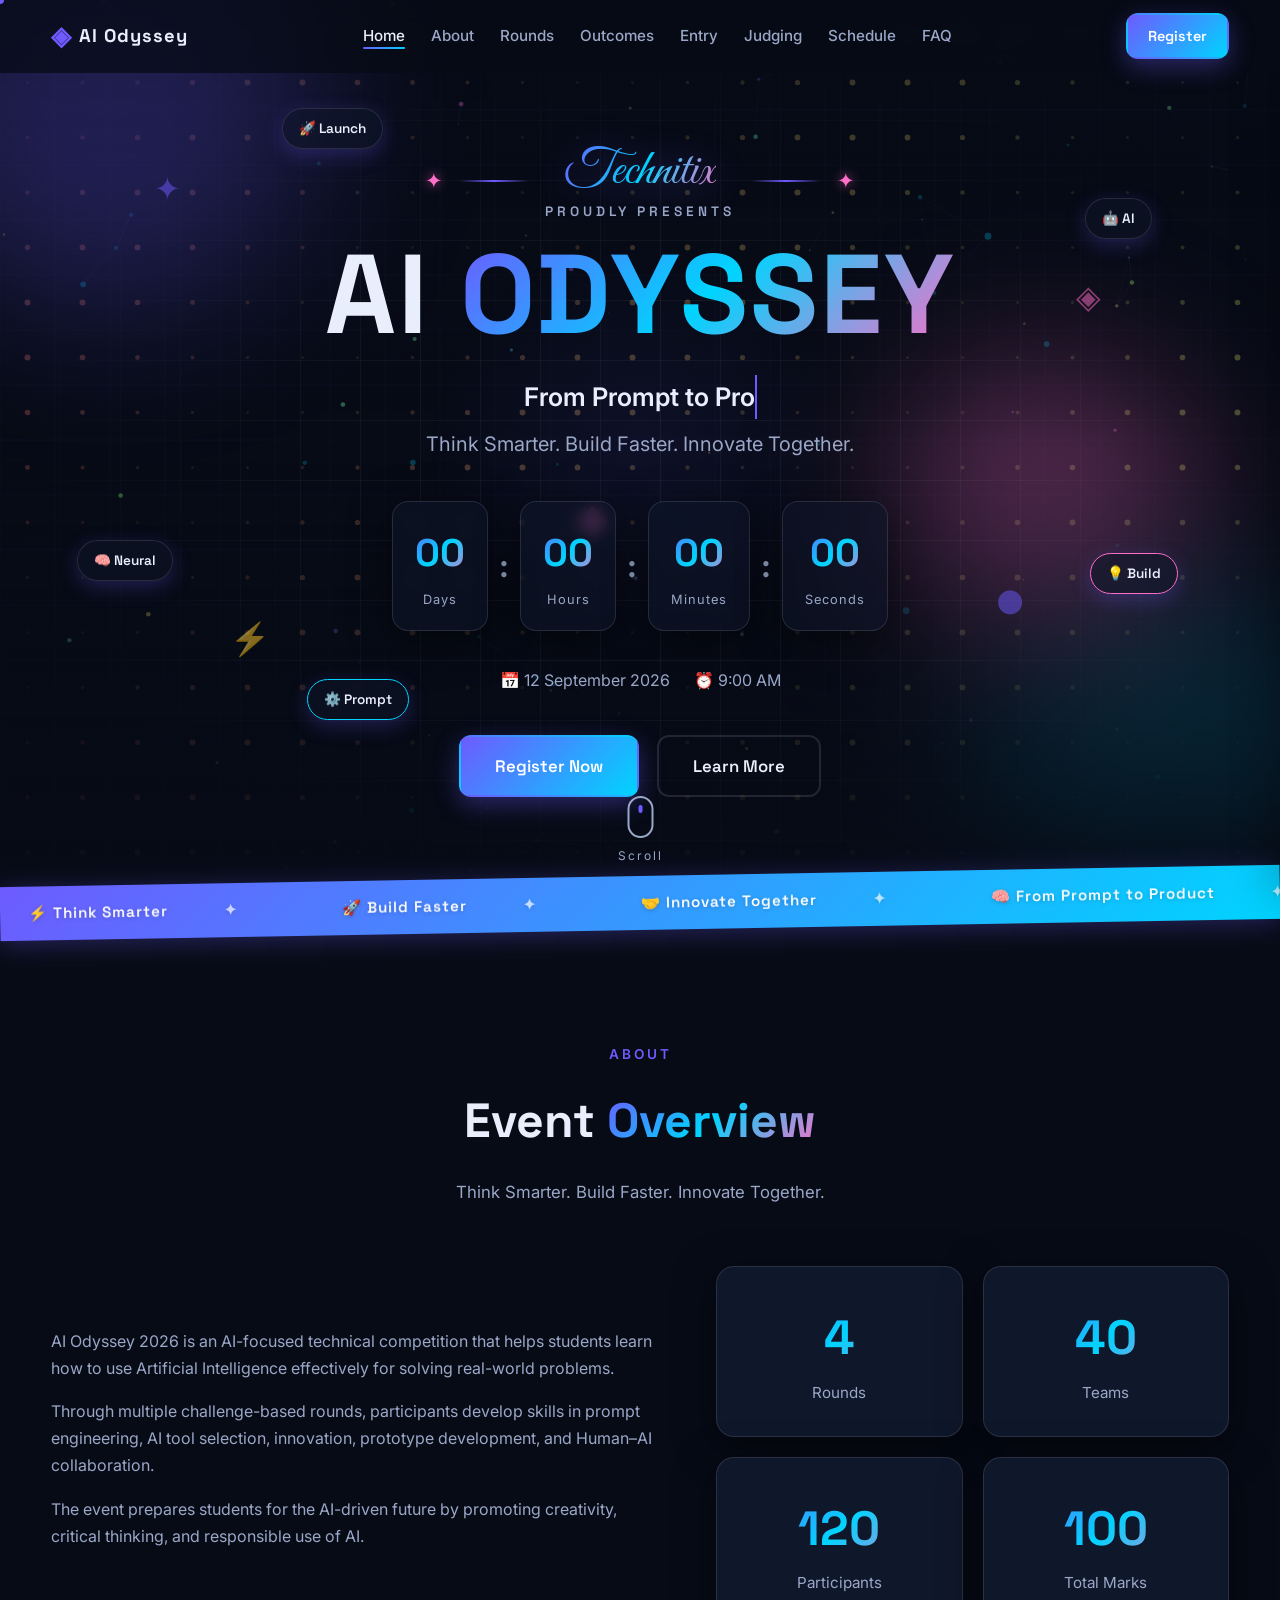
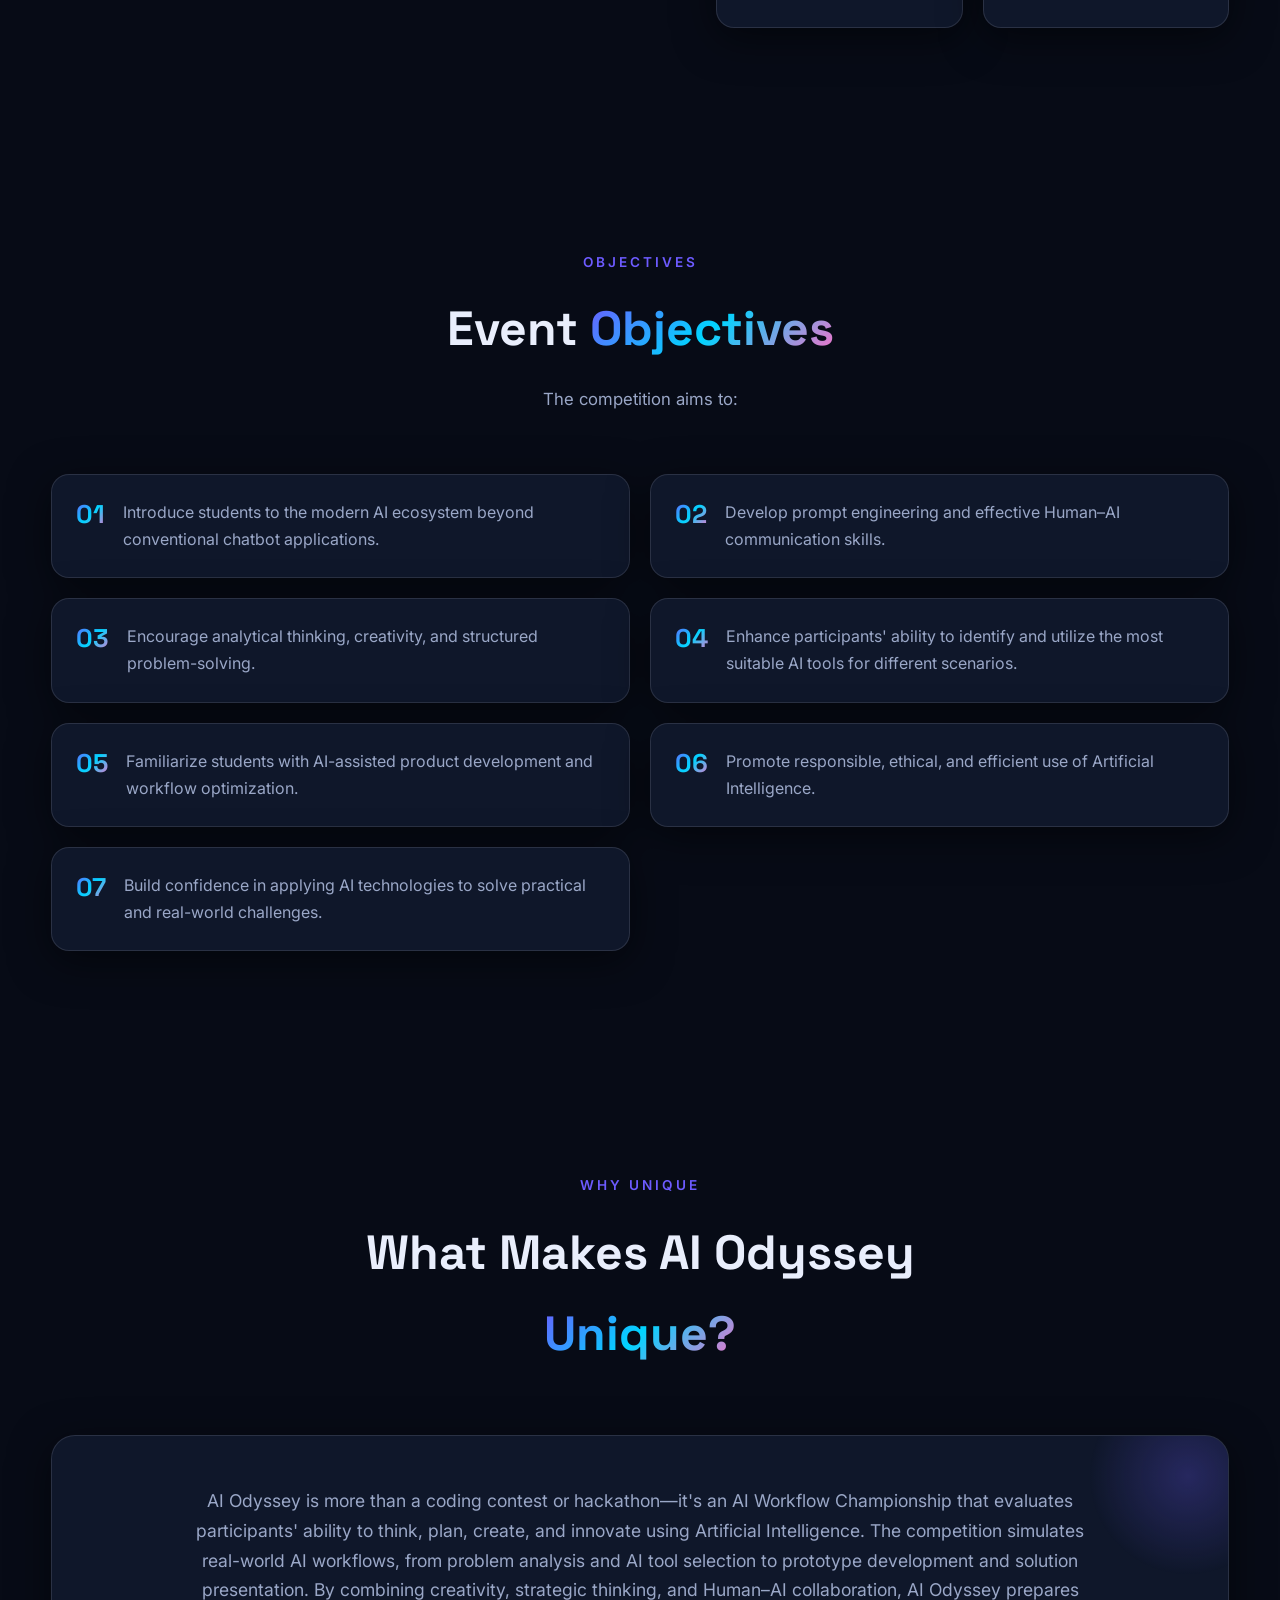
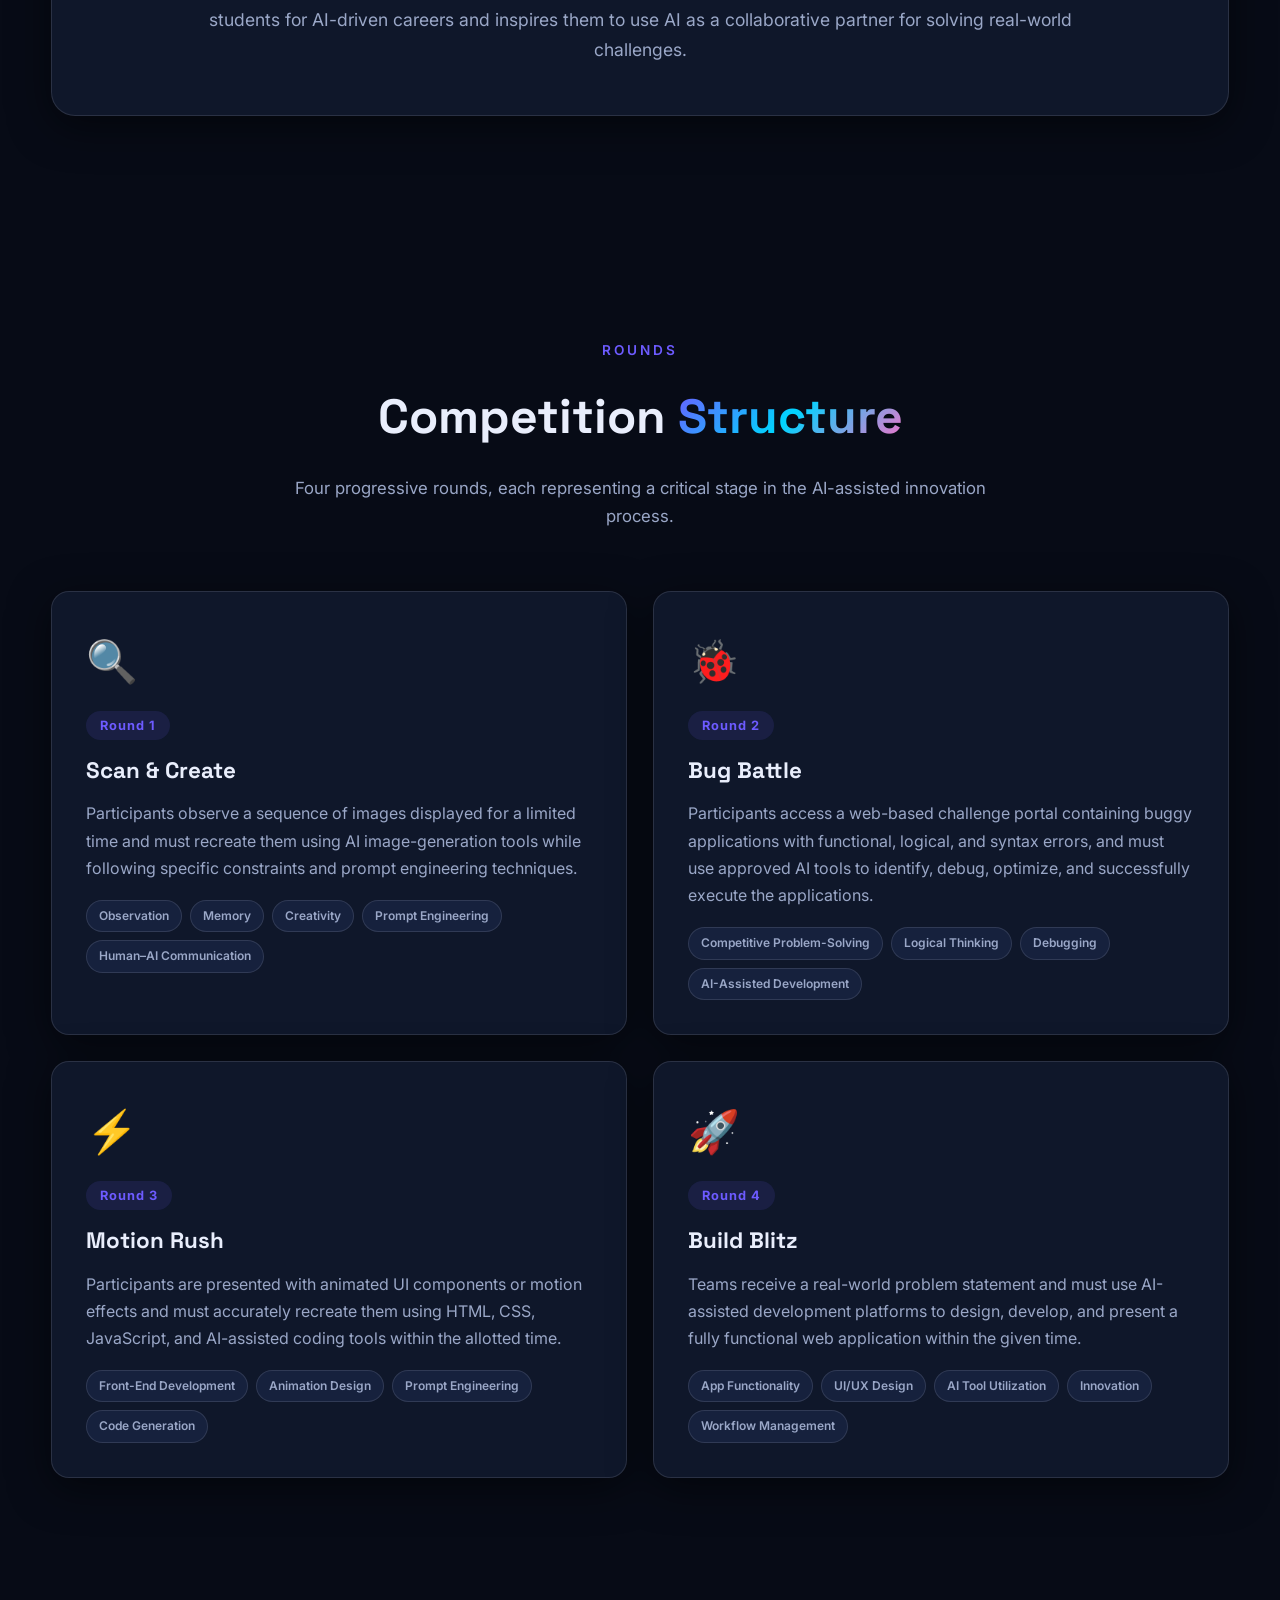
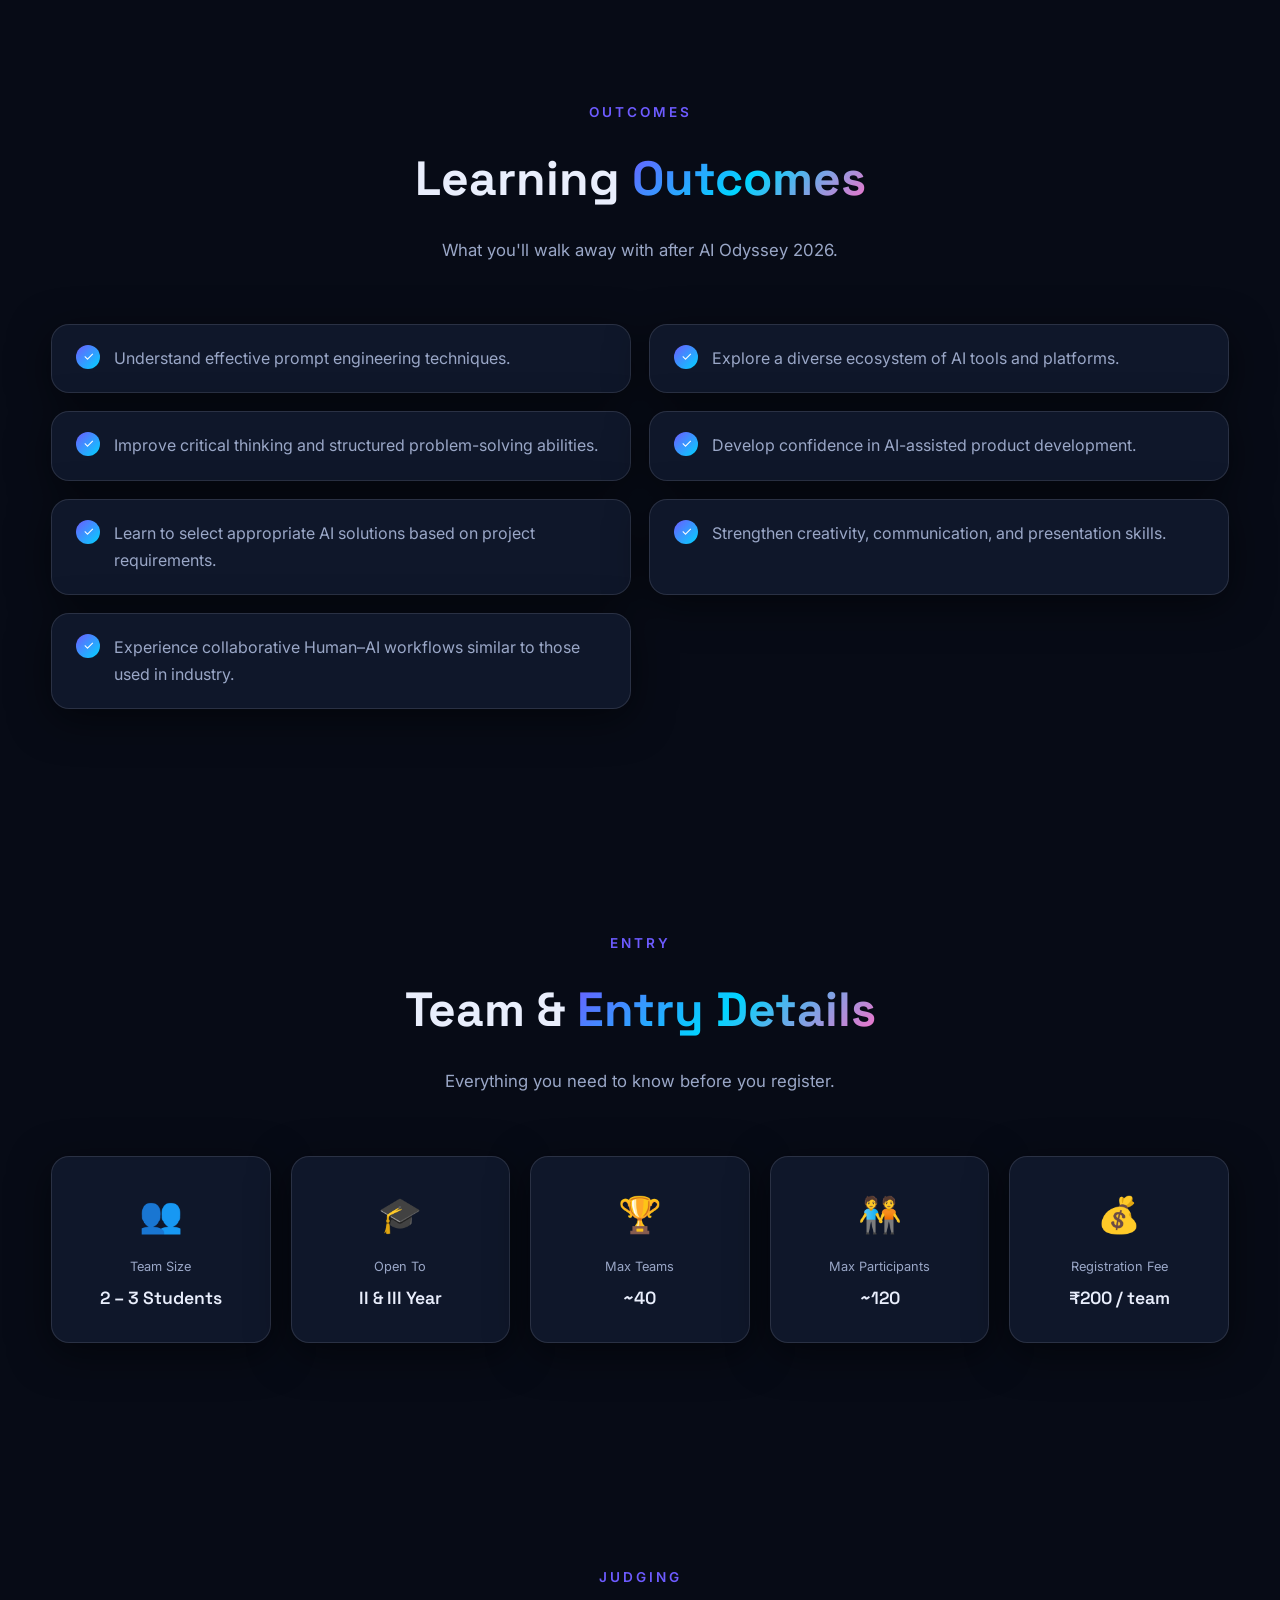
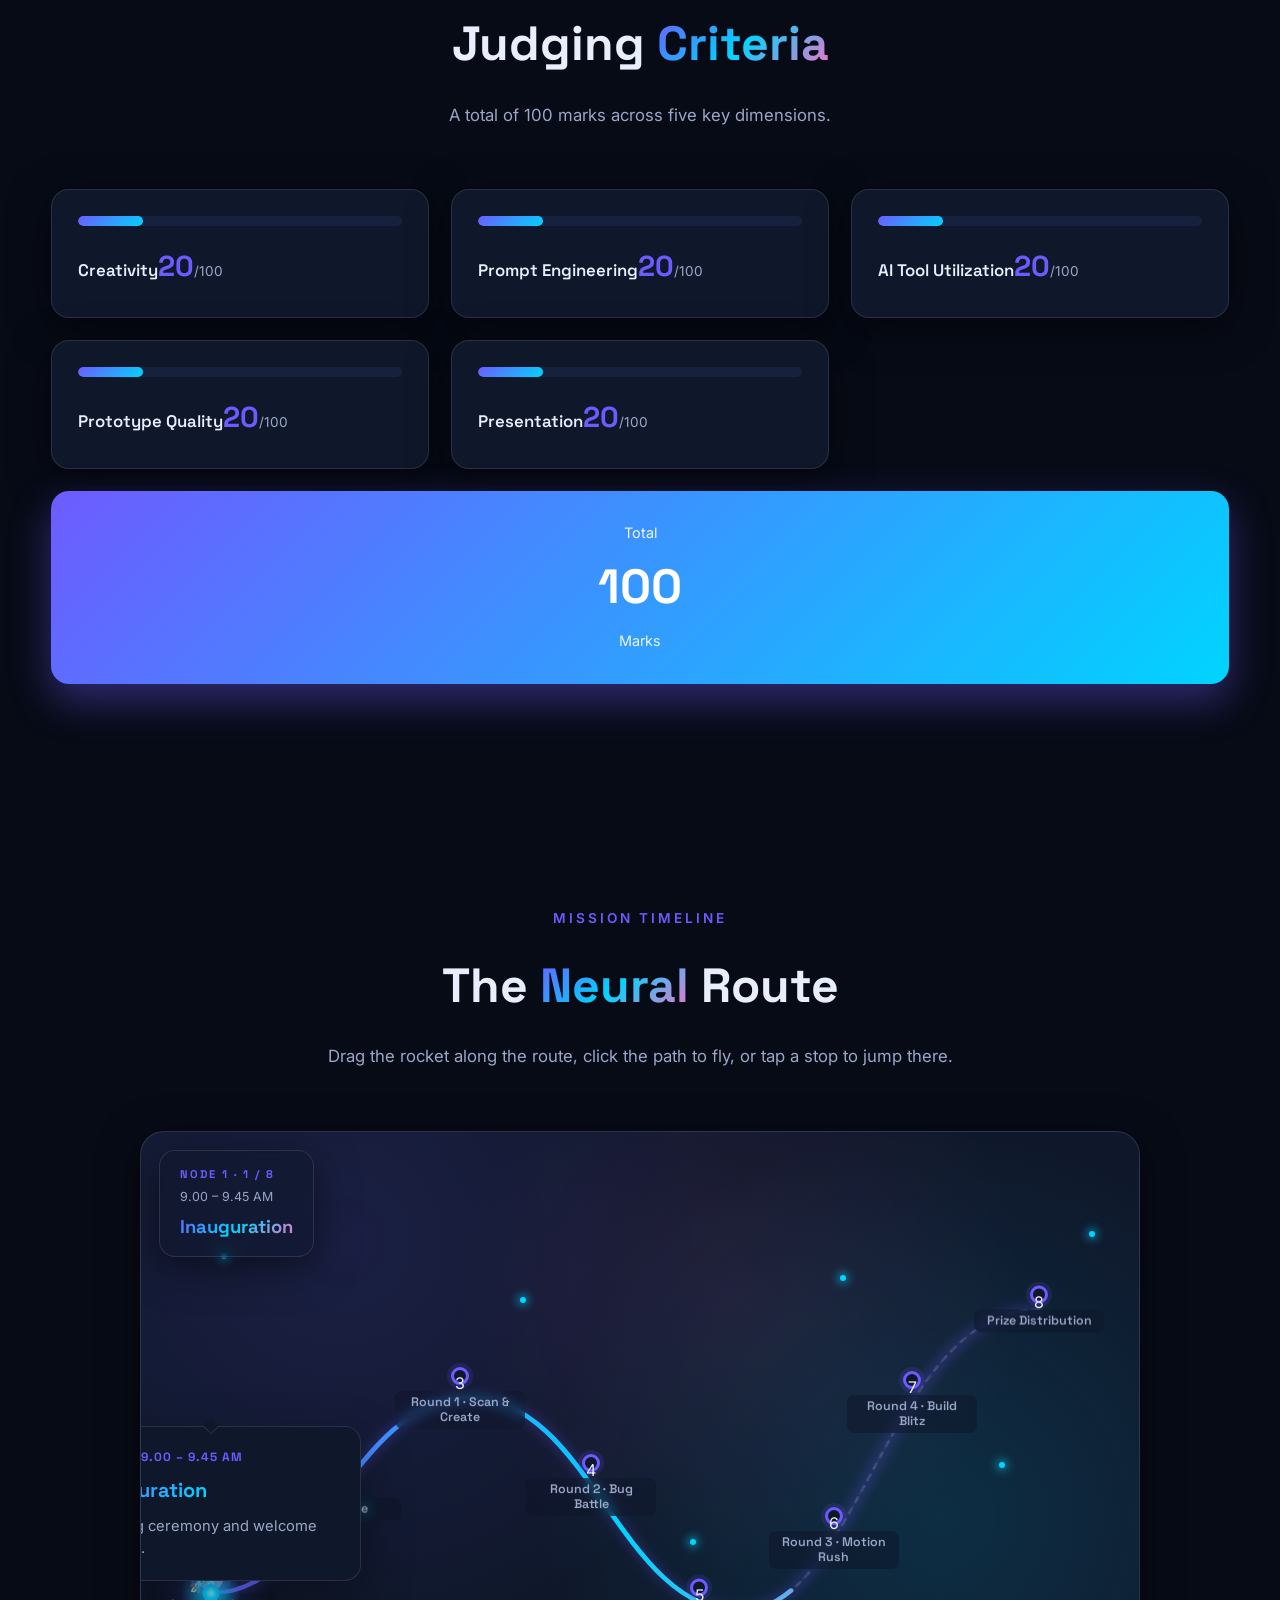
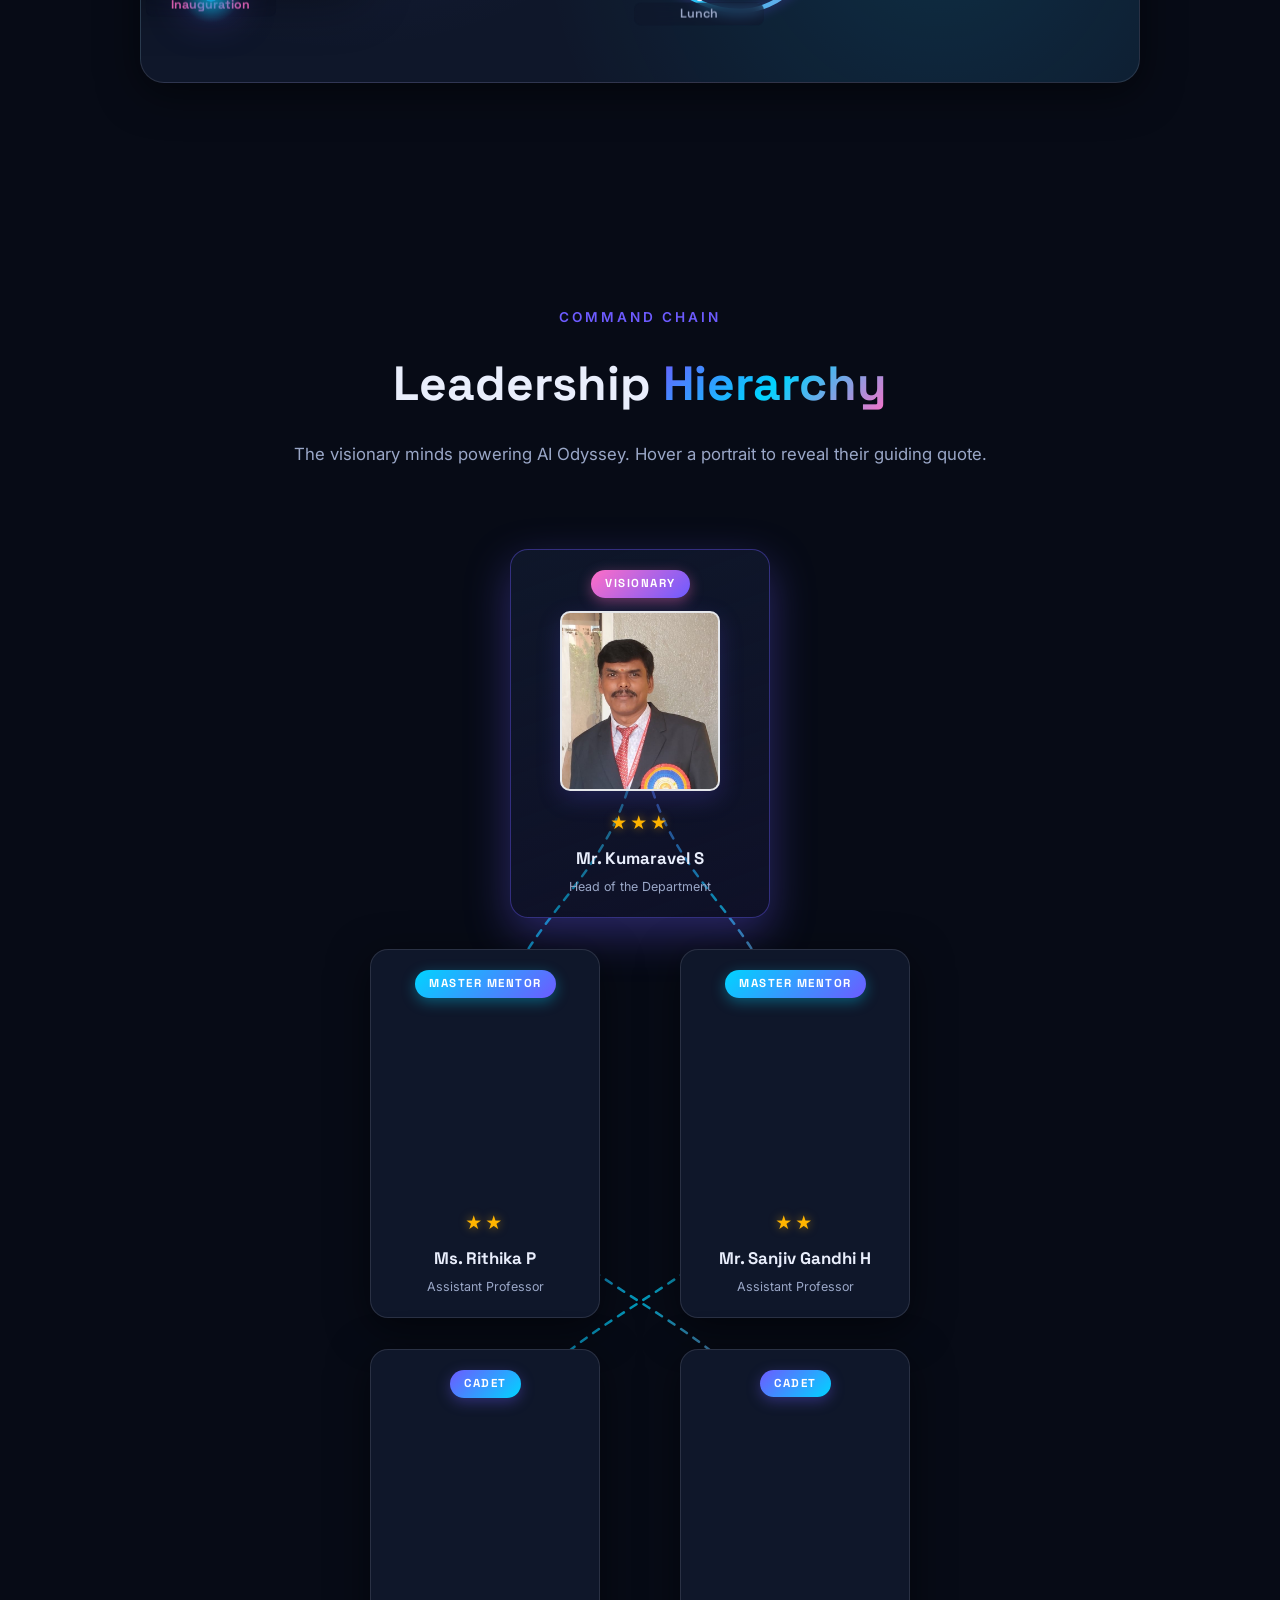
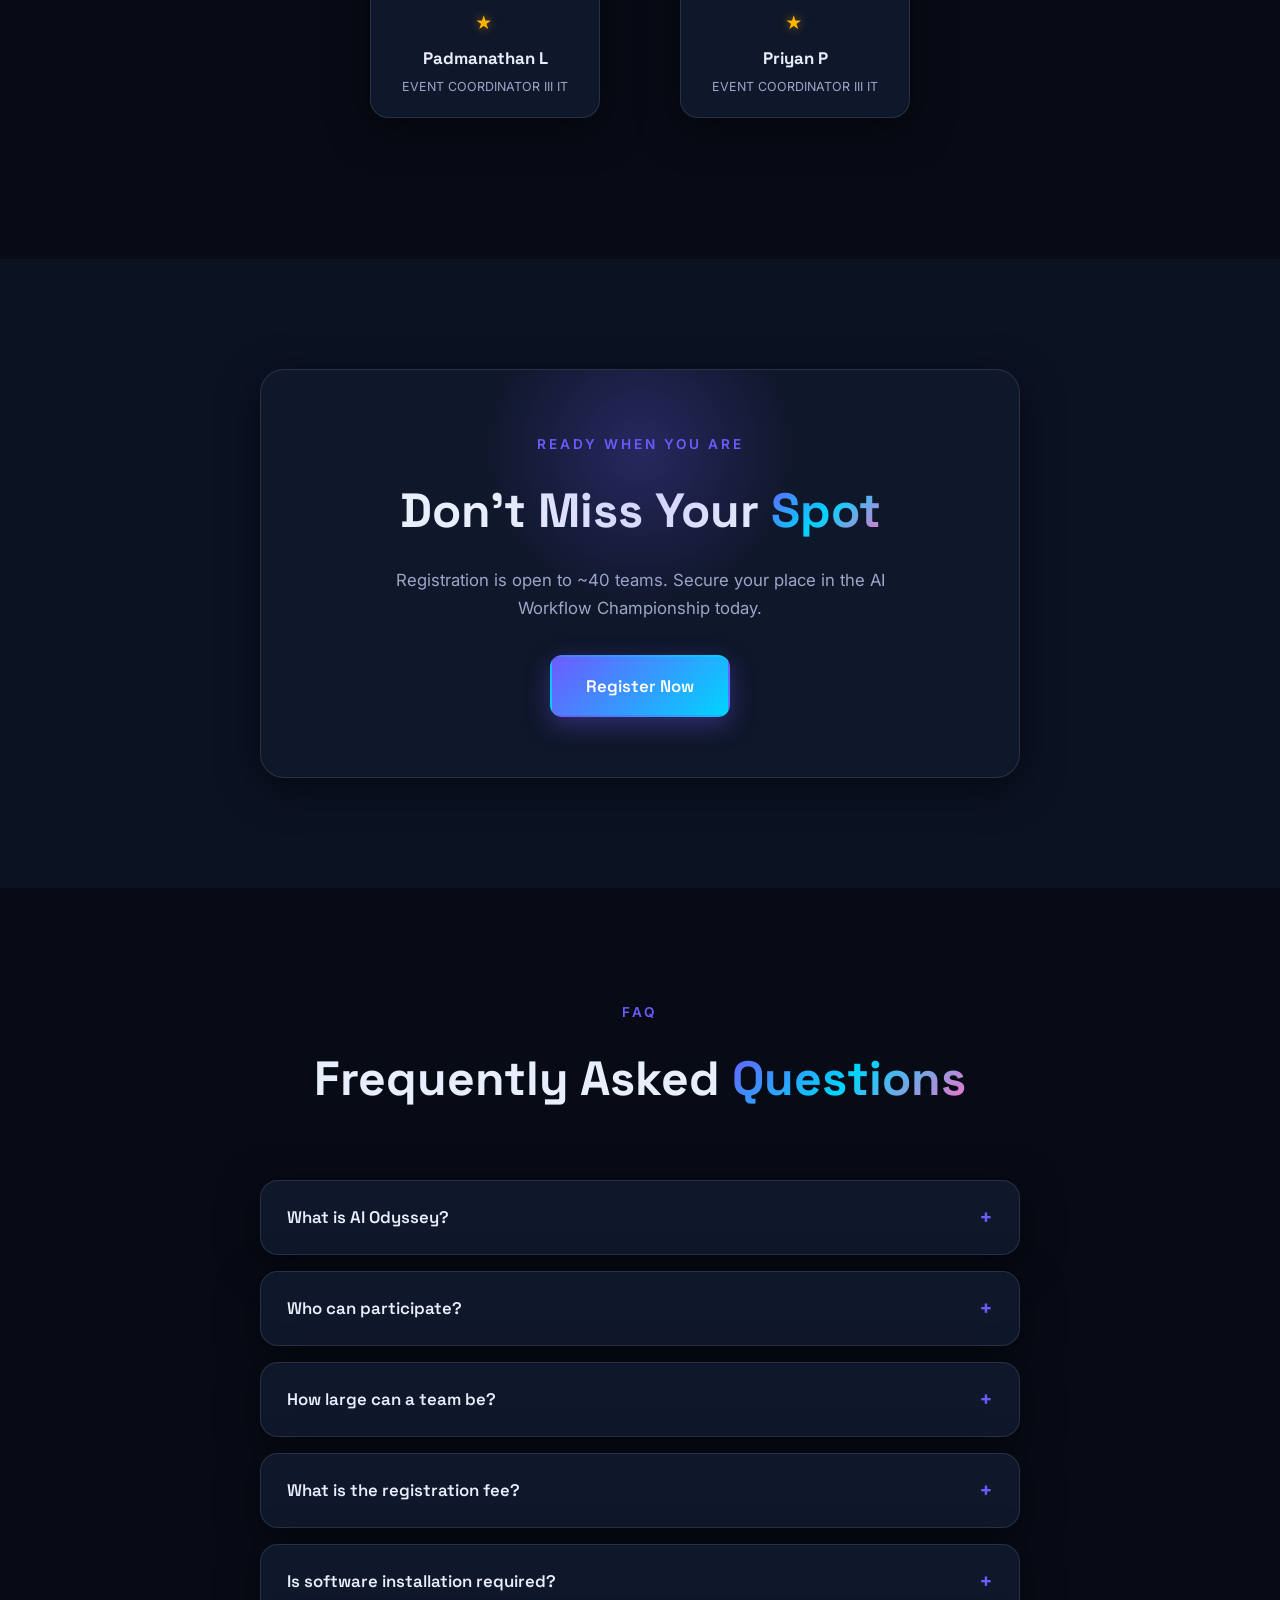
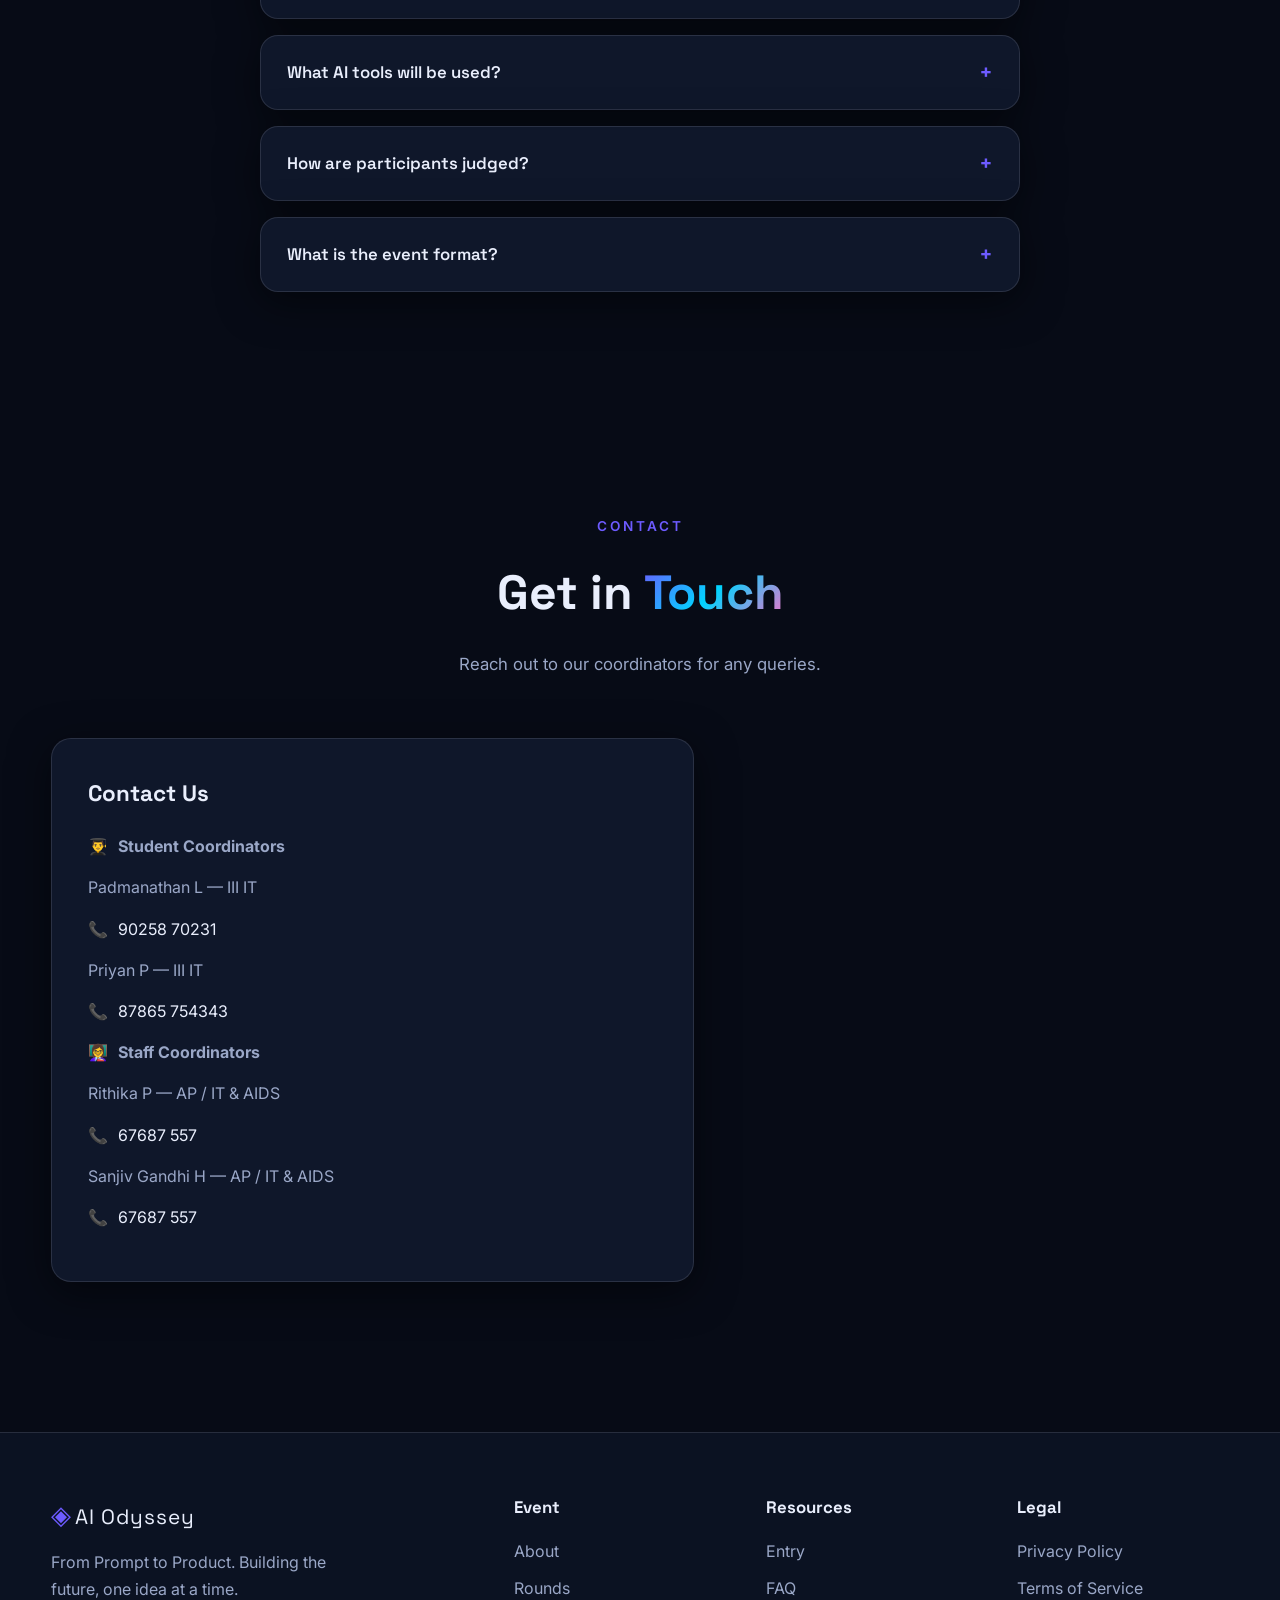
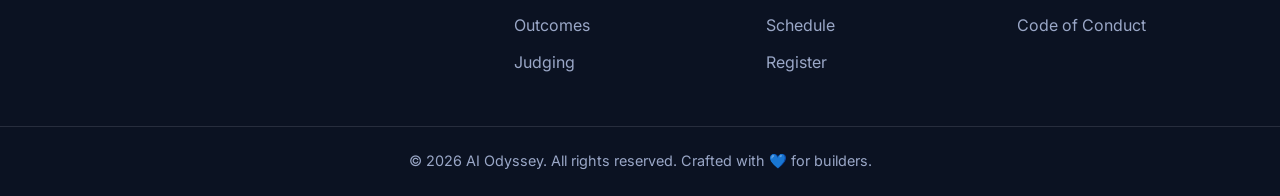
==== index.html @ 25aa77bd "Initial commit" ====
<!DOCTYPE html>
<html lang="en" data-theme="dark">
<head>
  <meta charset="UTF-8" />
  <meta name="viewport" content="width=device-width, initial-scale=1.0" />
  <title>AI Odyssey 2026 — From Prompt to Product</title>
  <meta name="description" content="AI Odyssey 2026 — An AI Workflow Championship. Think Smarter. Build Faster. Innovate Together." />
  <link rel="preconnect" href="https://fonts.googleapis.com" />
  <link rel="preconnect" href="https://fonts.gstatic.com" crossorigin />
  <link href="https://fonts.googleapis.com/css2?family=Space+Grotesk:wght@400;500;600;700&family=Inter:wght@300;400;500;600;700&family=Great+Vibes&display=swap" rel="stylesheet" />
  <link rel="stylesheet" href="css/style.css" />
  <link rel="stylesheet" href="css/animations.css" />
</head>
<body>

  <!-- ===== SCROLL PROGRESS ===== -->
  <div class="scroll-progress" id="scroll-progress"></div>

  <!-- ===== LOADING SCREEN ===== -->
  <div id="loading-screen" class="loading-screen">
    <canvas id="loader-canvas" class="loader-canvas"></canvas>
    <div class="loader-rings">
      <span class="loader-ring ring-1"></span>
      <span class="loader-ring ring-2"></span>
      <div class="loader-logo-core">
        <span class="loader-icon">◈</span>
      </div>
    </div>
    <div class="loader-logo">
      <span class="loader-text">AI Odyssey</span>
    </div>
    <div class="loader-bar">
      <div class="loader-progress" id="loader-progress"></div>
    </div>
    <p class="loader-pct" id="loader-pct">0%</p>
    <p class="loader-sub"><span class="loader-type" id="loader-type"></span><span class="loader-cursor">|</span></p>
  </div>

  <!-- ===== CUSTOM CURSOR ===== -->
  <div class="cursor-dot" id="cursor-dot"></div>
  <div class="cursor-ring" id="cursor-ring"></div>

  <!-- ===== BACKGROUND EFFECTS ===== -->
  <div class="bg-effects">
    <canvas id="grid-canvas" class="grid-canvas"></canvas>
    <canvas id="neural-canvas" class="neural-canvas"></canvas>
    <canvas id="particles-canvas" class="particles-canvas"></canvas>
    <div class="glow-orb glow-orb-1"></div>
    <div class="glow-orb glow-orb-2"></div>
    <div class="glow-orb glow-orb-3"></div>
    <div class="mouse-glow" id="mouse-glow"></div>
  </div>

  <!-- ===== NAVIGATION ===== -->
  <header class="navbar" id="navbar">
    <nav class="nav-container">
      <a href="#home" class="logo">
        <span class="logo-icon">◈</span>
        <span class="logo-text">AI&nbsp;Odyssey</span>
      </a>
      <ul class="nav-links" id="nav-links">
        <li><a href="#home" class="nav-link active">Home</a></li>
        <li><a href="#about" class="nav-link">About</a></li>
        <li><a href="#rounds" class="nav-link">Rounds</a></li>
        <li><a href="#outcomes" class="nav-link">Outcomes</a></li>
        <li><a href="#entry" class="nav-link">Entry</a></li>
        <li><a href="#judging" class="nav-link">Judging</a></li>
        <li><a href="#schedule" class="nav-link">Schedule</a></li>
        <li><a href="#faq" class="nav-link">FAQ</a></li>
      </ul>
<div class="nav-actions">
        <a href="register.html" class="btn btn-primary btn-sm nav-register">Register</a>
        <button class="hamburger" id="hamburger" aria-label="Menu">
          <span></span><span></span><span></span>
        </button>
      </div>
    </nav>
  </header>

  <!-- ===== MOBILE NAVIGATION ===== -->
  <div class="mobile-menu" id="mobile-menu">
    <ul class="mobile-links">
      <li><a href="#home" class="mobile-link">Home</a></li>
      <li><a href="#about" class="mobile-link">About</a></li>
      <li><a href="#rounds" class="mobile-link">Rounds</a></li>
      <li><a href="#outcomes" class="mobile-link">Outcomes</a></li>
      <li><a href="#entry" class="mobile-link">Entry</a></li>
      <li><a href="#judging" class="mobile-link">Judging</a></li>
      <li><a href="#schedule" class="mobile-link">Schedule</a></li>
<li><a href="#faq" class="mobile-link">FAQ</a></li>
      <li><a href="register.html" class="mobile-link">Register</a></li>
    </ul>
  </div>

  <!-- ===== HERO ===== -->
  <section id="home" class="hero">
    <div class="hero-bg">
      <video class="hero-video" id="hero-video" autoplay muted loop playsinline preload="auto" aria-hidden="true">
        <source src="https://cdn.pixabay.com/video/2020/06/14/41577-435278327_large.mp4" type="video/mp4" />
        <source src="https://assets.mixkit.co/videos/preview/mixkit-digital-animation-of-a-network-grid-43894-large.mp4" type="video/mp4" />
      </video>
      <div class="hero-video-overlay"></div>
      <div class="hero-grid"></div>
    </div>
    <div class="hero-content">
      <div class="hero-present reveal">
        <div class="present-inner">
          <span class="present-spark">✦</span>
          <span class="present-line"></span>
          <span class="present-brand">
            <span class="present-name">Technitix</span>
            <span class="present-label">Proudly Presents</span>
          </span>
          <span class="present-line"></span>
          <span class="present-spark">✦</span>
        </div>
      </div>
      <h1 class="hero-title reveal">
        <span class="title-line">AI</span>
        <span class="title-line gradient-text">ODYSSEY</span>
      </h1>
      <p class="hero-tagline reveal">From Prompt to Product</p>
      <p class="hero-motto reveal">Think Smarter. Build Faster. Innovate Together.</p>
      <div class="hero-countdown reveal" id="countdown">
        <div class="cd-box"><span class="cd-num" id="cd-days">00</span><span class="cd-label">Days</span></div>
        <div class="cd-sep">:</div>
        <div class="cd-box"><span class="cd-num" id="cd-hours">00</span><span class="cd-label">Hours</span></div>
        <div class="cd-sep">:</div>
        <div class="cd-box"><span class="cd-num" id="cd-mins">10</span><span class="cd-label">Minutes</span></div>
        <div class="cd-sep">:</div>
        <div class="cd-box"><span class="cd-num" id="cd-secs">00</span><span class="cd-label">Seconds</span></div>
      </div>
<div class="hero-meta reveal">
        <span class="meta-item">📅 12 September 2026</span>
        <span class="meta-item">⏰ 9:00 AM</span>
      </div>
      <div class="hero-cta reveal">
<a href="register.html" class="btn btn-primary btn-lg">Register Now</a>
        <a href="#about" class="btn btn-outline btn-lg">Learn More</a>
      </div>
    </div>
<div class="hero-floating">
      <span class="float-orb orb-1">✦</span>
      <span class="float-orb orb-2">◈</span>
      <span class="float-orb orb-3">⚡</span>
      <span class="float-orb orb-4">●</span>
      <span class="float-orb orb-5">◆</span>
      <span class="ai-chip chip-1">🤖 AI</span>
      <span class="ai-chip chip-2">🧠 Neural</span>
      <span class="ai-chip chip-3">⚙️ Prompt</span>
      <span class="ai-chip chip-4">💡 Build</span>
      <span class="ai-chip chip-5">🚀 Launch</span>
    </div>
    <a href="#about" class="scroll-indicator" aria-label="Scroll down">
      <span class="mouse"><span class="wheel"></span></span>
      <span class="scroll-text">Scroll</span>
    </a>
  </section>

  <!-- ===== MARQUEE TICKER ===== -->
  <div class="ticker" aria-hidden="true">
    <div class="ticker-track">
      <span class="ticker-item">⚡ Think Smarter</span>
      <span class="ticker-item">🚀 Build Faster</span>
      <span class="ticker-item">🤝 Innovate Together</span>
      <span class="ticker-item">🧠 From Prompt to Product</span>
      <span class="ticker-item">🏆 4 Challenge Rounds</span>
      <span class="ticker-item">🎨 AI Image Generation</span>
      <span class="ticker-item">🐞 Bug Battle</span>
      <span class="ticker-item">⚡ Motion Rush</span>
      <span class="ticker-item">🚀 Build Blitz</span>
      <span class="ticker-item">⚡ Think Smarter</span>
      <span class="ticker-item">🚀 Build Faster</span>
      <span class="ticker-item">🤝 Innovate Together</span>
      <span class="ticker-item">🧠 From Prompt to Product</span>
      <span class="ticker-item">🏆 4 Challenge Rounds</span>
      <span class="ticker-item">🎨 AI Image Generation</span>
      <span class="ticker-item">🐞 Bug Battle</span>
      <span class="ticker-item">⚡ Motion Rush</span>
      <span class="ticker-item">🚀 Build Blitz</span>
    </div>
  </div>

  <!-- ===== ABOUT / OVERVIEW ===== -->
  <section id="about" class="section about">
    <div class="container">
      <div class="section-head reveal">
        <span class="section-tag">About</span>
        <h2 class="section-title">Event <span class="gradient-text">Overview</span></h2>
        <p class="section-sub">Think Smarter. Build Faster. Innovate Together.</p>
      </div>
      <div class="about-grid">
        <div class="about-text reveal">
          <p>AI Odyssey 2026 is an AI-focused technical competition that helps students learn how to use Artificial Intelligence effectively for solving real-world problems.</p>
          <p>Through multiple challenge-based rounds, participants develop skills in prompt engineering, AI tool selection, innovation, prototype development, and Human–AI collaboration.</p>
          <p>The event prepares students for the AI-driven future by promoting creativity, critical thinking, and responsible use of AI.</p>
        </div>
        <div class="about-stats reveal">
          <div class="stat-card"><span class="stat-num" data-count="4">0</span><span class="stat-label">Rounds</span></div>
          <div class="stat-card"><span class="stat-num" data-count="40">0</span><span class="stat-label">Teams</span></div>
          <div class="stat-card"><span class="stat-num" data-count="120">0</span><span class="stat-label">Participants</span></div>
          <div class="stat-card"><span class="stat-num" data-count="100">0</span><span class="stat-label">Total Marks</span></div>
        </div>
      </div>
    </div>
  </section>

  <!-- ===== OBJECTIVES ===== -->
  <section id="objectives" class="section objectives">
    <div class="container">
      <div class="section-head reveal">
        <span class="section-tag">Objectives</span>
        <h2 class="section-title">Event <span class="gradient-text">Objectives</span></h2>
        <p class="section-sub">The competition aims to:</p>
      </div>
      <div class="objectives-grid">
        <div class="objective-item reveal"><span class="objective-num">01</span><p>Introduce students to the modern AI ecosystem beyond conventional chatbot applications.</p></div>
        <div class="objective-item reveal"><span class="objective-num">02</span><p>Develop prompt engineering and effective Human–AI communication skills.</p></div>
        <div class="objective-item reveal"><span class="objective-num">03</span><p>Encourage analytical thinking, creativity, and structured problem-solving.</p></div>
        <div class="objective-item reveal"><span class="objective-num">04</span><p>Enhance participants' ability to identify and utilize the most suitable AI tools for different scenarios.</p></div>
        <div class="objective-item reveal"><span class="objective-num">05</span><p>Familiarize students with AI-assisted product development and workflow optimization.</p></div>
        <div class="objective-item reveal"><span class="objective-num">06</span><p>Promote responsible, ethical, and efficient use of Artificial Intelligence.</p></div>
        <div class="objective-item reveal"><span class="objective-num">07</span><p>Build confidence in applying AI technologies to solve practical and real-world challenges.</p></div>
      </div>
    </div>
  </section>

  <!-- ===== UNIQUE ===== -->
  <section id="unique" class="section unique">
    <div class="container">
      <div class="section-head reveal">
        <span class="section-tag">Why Unique</span>
        <h2 class="section-title">What Makes AI Odyssey <span class="gradient-text">Unique?</span></h2>
      </div>
      <div class="unique-box reveal">
        <p>AI Odyssey is more than a coding contest or hackathon—it's an AI Workflow Championship that evaluates participants' ability to think, plan, create, and innovate using Artificial Intelligence. The competition simulates real-world AI workflows, from problem analysis and AI tool selection to prototype development and solution presentation. By combining creativity, strategic thinking, and Human–AI collaboration, AI Odyssey prepares students for AI-driven careers and inspires them to use AI as a collaborative partner for solving real-world challenges.</p>
      </div>
    </div>
  </section>

  <!-- ===== ROUNDS ===== -->
  <section id="rounds" class="section rounds">
    <div class="container">
      <div class="section-head reveal">
        <span class="section-tag">Rounds</span>
        <h2 class="section-title">Competition <span class="gradient-text">Structure</span></h2>
        <p class="section-sub">Four progressive rounds, each representing a critical stage in the AI-assisted innovation process.</p>
      </div>
      <div class="rounds-grid">

        <div class="round-card reveal">
          <div class="round-icon">🔍</div>
          <span class="round-num">Round 1</span>
          <h3>Scan & Create</h3>
          <p>Participants observe a sequence of images displayed for a limited time and must recreate them using AI image-generation tools while following specific constraints and prompt engineering techniques.</p>
          <div class="round-skills">
            <span class="skill-tag">Observation</span>
            <span class="skill-tag">Memory</span>
            <span class="skill-tag">Creativity</span>
            <span class="skill-tag">Prompt Engineering</span>
            <span class="skill-tag">Human–AI Communication</span>
          </div>
        </div>

        <div class="round-card reveal">
          <div class="round-icon">🐞</div>
          <span class="round-num">Round 2</span>
          <h3>Bug Battle</h3>
          <p>Participants access a web-based challenge portal containing buggy applications with functional, logical, and syntax errors, and must use approved AI tools to identify, debug, optimize, and successfully execute the applications.</p>
          <div class="round-skills">
            <span class="skill-tag">Competitive Problem-Solving</span>
            <span class="skill-tag">Logical Thinking</span>
            <span class="skill-tag">Debugging</span>
            <span class="skill-tag">AI-Assisted Development</span>
          </div>
        </div>

        <div class="round-card reveal">
          <div class="round-icon">⚡</div>
          <span class="round-num">Round 3</span>
          <h3>Motion Rush</h3>
          <p>Participants are presented with animated UI components or motion effects and must accurately recreate them using HTML, CSS, JavaScript, and AI-assisted coding tools within the allotted time.</p>
          <div class="round-skills">
            <span class="skill-tag">Front-End Development</span>
            <span class="skill-tag">Animation Design</span>
            <span class="skill-tag">Prompt Engineering</span>
            <span class="skill-tag">Code Generation</span>
          </div>
        </div>

        <div class="round-card reveal">
          <div class="round-icon">🚀</div>
          <span class="round-num">Round 4</span>
          <h3>Build Blitz</h3>
          <p>Teams receive a real-world problem statement and must use AI-assisted development platforms to design, develop, and present a fully functional web application within the given time.</p>
          <div class="round-skills">
            <span class="skill-tag">App Functionality</span>
            <span class="skill-tag">UI/UX Design</span>
            <span class="skill-tag">AI Tool Utilization</span>
            <span class="skill-tag">Innovation</span>
            <span class="skill-tag">Workflow Management</span>
          </div>
        </div>

      </div>
    </div>
  </section>

  <!-- ===== LEARNING OUTCOMES ===== -->
  <section id="outcomes" class="section outcomes">
    <div class="container">
      <div class="section-head reveal">
        <span class="section-tag">Outcomes</span>
        <h2 class="section-title">Learning <span class="gradient-text">Outcomes</span></h2>
        <p class="section-sub">What you'll walk away with after AI Odyssey 2026.</p>
      </div>
      <div class="outcomes-grid">
        <div class="outcome-item reveal"><span class="outcome-check">✓</span><p>Understand effective prompt engineering techniques.</p></div>
        <div class="outcome-item reveal"><span class="outcome-check">✓</span><p>Explore a diverse ecosystem of AI tools and platforms.</p></div>
        <div class="outcome-item reveal"><span class="outcome-check">✓</span><p>Improve critical thinking and structured problem-solving abilities.</p></div>
        <div class="outcome-item reveal"><span class="outcome-check">✓</span><p>Develop confidence in AI-assisted product development.</p></div>
        <div class="outcome-item reveal"><span class="outcome-check">✓</span><p>Learn to select appropriate AI solutions based on project requirements.</p></div>
        <div class="outcome-item reveal"><span class="outcome-check">✓</span><p>Strengthen creativity, communication, and presentation skills.</p></div>
        <div class="outcome-item reveal"><span class="outcome-check">✓</span><p>Experience collaborative Human–AI workflows similar to those used in industry.</p></div>
      </div>
    </div>
  </section>

  <!-- ===== ENTRY DETAILS ===== -->
  <section id="entry" class="section entry">
    <div class="container">
      <div class="section-head reveal">
        <span class="section-tag">Entry</span>
        <h2 class="section-title">Team & <span class="gradient-text">Entry Details</span></h2>
        <p class="section-sub">Everything you need to know before you register.</p>
</div>
      <div class="entry-grid">
        <div class="entry-card reveal"><span class="entry-icon">👥</span><span class="entry-label">Team Size</span><span class="entry-value">2 – 3 Students</span></div>
        <div class="entry-card reveal"><span class="entry-icon">🎓</span><span class="entry-label">Open To</span><span class="entry-value">II & III Year</span></div>
        <div class="entry-card reveal"><span class="entry-icon">🏆</span><span class="entry-label">Max Teams</span><span class="entry-value">~40</span></div>
        <div class="entry-card reveal"><span class="entry-icon">🧑‍🤝‍🧑</span><span class="entry-label">Max Participants</span><span class="entry-value">~120</span></div>
        <div class="entry-card reveal"><span class="entry-icon">💰</span><span class="entry-label">Registration Fee</span><span class="entry-value">₹200 / team</span></div>
      </div>
    </div>
  </section>

  <!-- ===== JUDGING ===== -->
  <section id="judging" class="section judging">
    <div class="container">
      <div class="section-head reveal">
        <span class="section-tag">Judging</span>
        <h2 class="section-title">Judging <span class="gradient-text">Criteria</span></h2>
        <p class="section-sub">A total of 100 marks across five key dimensions.</p>
      </div>
      <div class="judging-grid">
        <div class="judge-card reveal"><div class="judge-bar-wrap"><div class="judge-bar" style="--w:20%"></div></div><span class="judge-name">Creativity</span><span class="judge-marks">20</span><span class="judge-total">/100</span></div>
        <div class="judge-card reveal"><div class="judge-bar-wrap"><div class="judge-bar" style="--w:20%"></div></div><span class="judge-name">Prompt Engineering</span><span class="judge-marks">20</span><span class="judge-total">/100</span></div>
        <div class="judge-card reveal"><div class="judge-bar-wrap"><div class="judge-bar" style="--w:20%"></div></div><span class="judge-name">AI Tool Utilization</span><span class="judge-marks">20</span><span class="judge-total">/100</span></div>
        <div class="judge-card reveal"><div class="judge-bar-wrap"><div class="judge-bar" style="--w:20%"></div></div><span class="judge-name">Prototype Quality</span><span class="judge-marks">20</span><span class="judge-total">/100</span></div>
        <div class="judge-card reveal"><div class="judge-bar-wrap"><div class="judge-bar" style="--w:20%"></div></div><span class="judge-name">Presentation</span><span class="judge-marks">20</span><span class="judge-total">/100</span></div>
        <div class="judge-total-card reveal"><span class="judge-total-label">Total</span><span class="judge-total-value">100</span><span class="judge-total-unit">Marks</span></div>
      </div>
    </div>
  </section>

<!-- ===== SCHEDULE ===== -->
  <section id="schedule" class="section schedule">
    <div class="container">
<div class="section-head reveal">
        <span class="section-tag">Mission Timeline</span>
        <h2 class="section-title">The <span class="gradient-text">Neural</span> Route</h2>
<p class="section-sub">Drag the rocket along the route, click the path to fly, or tap a stop to jump there.</p>
      </div>

      <div class="journey reveal">
        <div class="journey-stage">
          <div class="journey-info" id="journey-info">
            <span class="journey-stop-num" id="journey-stop-num">NODE 1</span>
            <span class="journey-stop-time" id="journey-stop-time">9.00 – 9.45 AM</span>
            <h3 class="journey-stop-title" id="journey-stop-title">Inauguration</h3>
          </div>

          <svg class="journey-svg" viewBox="0 0 1000 620" preserveAspectRatio="none">
            <defs>
              <linearGradient id="journeyGrad" x1="0%" y1="0%" x2="100%" y2="0%">
                <stop offset="0%" stop-color="#6d5bff" />
                <stop offset="50%" stop-color="#00d4ff" />
                <stop offset="100%" stop-color="#ff6ec7" />
              </linearGradient>
              <radialGradient id="nodeHalo" cx="50%" cy="50%" r="50%">
                <stop offset="0%" stop-color="#00d4ff" stop-opacity="0.9" />
                <stop offset="100%" stop-color="#6d5bff" stop-opacity="0" />
              </radialGradient>
              <filter id="pathGlow" x="-20%" y="-20%" width="140%" height="140%">
                <feGaussianBlur stdDeviation="8" result="blur" />
                <feMerge>
                  <feMergeNode in="blur" />
                  <feMergeNode in="SourceGraphic" />
                </feMerge>
              </filter>
            </defs>
            <path class="journey-path-glow"
                  d="M 70 520 C 180 520 210 300 330 300 C 450 300 480 540 600 540 C 720 540 750 200 900 200"
                  fill="none" />
            <path class="journey-path-grid"
                  d="M 70 520 C 180 520 210 300 330 300 C 450 300 480 540 600 540 C 720 540 750 200 900 200"
                  fill="none" />
            <path class="journey-path-full"
                  d="M 70 520 C 180 520 210 300 330 300 C 450 300 480 540 600 540 C 720 540 750 200 900 200"
                  fill="none" />
            <path id="journey-path-progress" class="journey-path-progress"
                  d="M 70 520 C 180 520 210 300 330 300 C 450 300 480 540 600 540 C 720 540 750 200 900 200"
                  fill="none" />
          </svg>

          <div class="circuit-stars">
            <span class="cstar" style="left:8%;top:22%;--d:0s"></span>
            <span class="cstar" style="left:22%;top:68%;--d:.6s"></span>
            <span class="cstar" style="left:38%;top:30%;--d:1.2s"></span>
            <span class="cstar" style="left:55%;top:74%;--d:.3s"></span>
            <span class="cstar" style="left:70%;top:26%;--d:.9s"></span>
            <span class="cstar" style="left:86%;top:60%;--d:1.5s"></span>
            <span class="cstar" style="left:95%;top:18%;--d:.4s"></span>
          </div>

<div class="journey-marker" id="journey-marker">🚀<span class="comet-core"></span><span class="comet-trail"></span></div>
<div class="journey-nodes" id="journey-nodes"><!-- injected by JS --></div>
          <div class="journey-popup" id="journey-popup"><!-- injected by JS --></div>
        </div>
      </div>
    </div>
  </section>

<!-- ===== COORDINATORS ===== -->
  <section id="coordinators" class="section coordinators">
    <div class="container">
      <div class="section-head reveal">
        <span class="section-tag">Command Chain</span>
        <h2 class="section-title">Leadership <span class="gradient-text">Hierarchy</span></h2>
        <p class="section-sub">The visionary minds powering AI Odyssey. Hover a portrait to reveal their guiding quote.</p>
      </div>

      <div class="rank-hierarchy reveal">

        <!-- Connecting trunk lines (SVG) -->
<svg class="rank-lines" viewBox="0 0 1000 1220" preserveAspectRatio="none" aria-hidden="true">
          <defs>
            <linearGradient id="rankGrad" x1="0%" y1="0%" x2="100%" y2="100%">
              <stop offset="0%" stop-color="#6d5bff" />
              <stop offset="50%" stop-color="#00d4ff" />
              <stop offset="100%" stop-color="#ff6ec7" />
            </linearGradient>
          </defs>
<g class="rank-draw">
            <!-- NETWORK: HOD (Level 1, center) fans out to both mentors (Level 2) -->
            <path d="M500 173 C 500 373 345 373 345 573" />
            <path d="M500 173 C 500 373 655 373 655 573" />
            <!-- NETWORK: each mentor (Level 2) connects to both cadets (Level 3) -->
            <path d="M345 573 C 345 773 345 773 345 973" />
            <path d="M345 573 C 345 773 655 773 655 973" />
            <path d="M655 573 C 655 773 345 773 345 973" />
            <path d="M655 573 C 655 773 655 773 655 973" />
          </g>
          <g class="rank-nodes">
            <circle cx="500" cy="173" r="7" />
            <circle cx="345" cy="573" r="6" />
            <circle cx="655" cy="573" r="6" />
            <circle cx="345" cy="973" r="6" />
            <circle cx="655" cy="973" r="6" />
          </g>
        </svg>

        <!-- LEVEL 1 — The Visionary (HOD) -->
        <div class="rank-level rank-level-1">
          <div class="hierarchy-card hierarchy-hod">
            <span class="rank-badge badge-1">Visionary</span>
            <div class="polaroid" data-initials="K">
              <div class="polaroid-photo photo-front">
<span class="photo-initials">K</span>
                <img src="kumaravel.jpg" data-src="kumaravel.jpg" class="loaded" alt="Head of the Department" />
              </div>
              <div class="polaroid-quote photo-back">
                <span class="quote-mark">"</span>
                <p>Dedicated to nurturing future innovators through mentorship, technical expertise, and research-driven learning.</p>
                <span class="quote-mark">"</span>
              </div>
            </div>
            <div class="polaroid-caption">
              <span class="rank-stars">★★★</span>
              <span class="rank-name">Mr. Kumaravel S</span>
              <span class="rank-role">Head of the Department</span>
            </div>
          </div>
        </div>

        <!-- LEVEL 2 — Master Mentors -->
        <div class="rank-level rank-level-2">
          <div class="hierarchy-card">
            <span class="rank-badge badge-2">Master Mentor</span>
            <div class="polaroid" data-initials="R">
              <div class="polaroid-photo photo-front">
                <span class="photo-initials">R</span>
                <img src="#" data-src="images/rithika.jpg" alt="Assistant Professor IT & AIDS" loading="lazy" />
              </div>
              <div class="polaroid-quote photo-back">
                <span class="quote-mark">"</span>
                <p>Guiding students to blend creativity with technology and turn bold ideas into working solutions.</p>
                <span class="quote-mark">"</span>
              </div>
            </div>
            <div class="polaroid-caption">
              <span class="rank-stars">★★</span>
              <span class="rank-name">Ms. Rithika P</span>
              <span class="rank-role">Assistant Professor</span>
            </div>
          </div>

          <div class="hierarchy-card">
            <span class="rank-badge badge-2">Master Mentor</span>
            <div class="polaroid" data-initials="S">
              <div class="polaroid-photo photo-front">
                <span class="photo-initials">S</span>
                <img src="#" data-src="images/sanjiv.jpg" alt="Assistant Professor IT & AIDS" loading="lazy" />
              </div>
              <div class="polaroid-quote photo-back">
                <span class="quote-mark">"</span>
                <p>Empowering the next generation to think critically, build boldly, and innovate fearlessly.</p>
                <span class="quote-mark">"</span>
              </div>
            </div>
            <div class="polaroid-caption">
              <span class="rank-stars">★★</span>
              <span class="rank-name">Mr. Sanjiv Gandhi H</span>
              <span class="rank-role">Assistant Professor</span>
            </div>
          </div>
        </div>

        <!-- LEVEL 3 — Student Cadets -->
        <div class="rank-level rank-level-3">
          <div class="hierarchy-card">
            <span class="rank-badge badge-3">Cadet</span>
            <div class="polaroid" data-initials="P">
              <div class="polaroid-photo photo-front">
                <span class="photo-initials">P</span>
                <img src="#" data-src="images/padmanathan.jpg" alt="Student Coordinator" loading="lazy" />
              </div>
              <div class="polaroid-quote photo-back">
                <span class="quote-mark">"</span>
                <p>Rising innovators shaping tomorrow's possibilities, one line of code at a time.</p>
                <span class="quote-mark">"</span>
              </div>
            </div>
            <div class="polaroid-caption">
              <span class="rank-stars">★</span>
              <span class="rank-name">Padmanathan L</span>
              <span class="rank-role">EVENT COORDINATOR III IT</span>
            </div>
          </div>

          <div class="hierarchy-card">
            <span class="rank-badge badge-3">Cadet</span>
            <div class="polaroid" data-initials="P">
              <div class="polaroid-photo photo-front">
                <span class="photo-initials">P</span>
                <img src="#" data-src="images/priyan.jpg" alt="Student Coordinator" loading="lazy" />
              </div>
              <div class="polaroid-quote photo-back">
                <span class="quote-mark">"</span>
                <p>Driven by curiosity, fueled by ambition, and ready to build the future with AI.</p>
                <span class="quote-mark">"</span>
              </div>
            </div>
            <div class="polaroid-caption">
              <span class="rank-stars">★</span>
              <span class="rank-name">Priyan P</span>
              <span class="rank-role">EVENT COORDINATOR III IT</span>
            </div>
          </div>
        </div>

      </div>
    </div>
  </section>

<!-- ===== REGISTER CTA (above FAQ) ===== -->
  <section id="register-cta" class="section register-cta">
    <div class="container">
      <div class="register-cta-box reveal">
        <span class="section-tag">Ready When You Are</span>
        <h2 class="section-title">Don't Miss Your <span class="gradient-text">Spot</span></h2>
        <p class="register-cta-sub">Registration is open to ~40 teams. Secure your place in the AI Workflow Championship today.</p>
        <a href="register.html" class="btn btn-primary btn-lg">Register Now</a>
      </div>
    </div>
  </section>

  <!-- ===== FAQ ===== -->
  <section id="faq" class="section faq">
    <div class="container">
      <div class="section-head reveal">
        <span class="section-tag">FAQ</span>
        <h2 class="section-title">Frequently Asked <span class="gradient-text">Questions</span></h2>
      </div>
      <div class="faq-list">
        <div class="faq-item">
          <button class="faq-question"><span>What is AI Odyssey?</span><span class="faq-icon">+</span></button>
          <div class="faq-answer"><p>AI Odyssey 2026 is an AI-focused technical competition that helps students learn how to use Artificial Intelligence effectively for solving real-world problems through multiple challenge-based rounds.</p></div>
        </div>
        <div class="faq-item">
          <button class="faq-question"><span>Who can participate?</span><span class="faq-icon">+</span></button>
          <div class="faq-answer"><p>B.E / B.Tech students from the CSE domain are eligible. Students from other interested departments can also participate (optional).</p></div>
        </div>
        <div class="faq-item">
          <button class="faq-question"><span>How large can a team be?</span><span class="faq-icon">+</span></button>
          <div class="faq-answer"><p>Each team must have 2–3 students. The event is open to II and III year students.</p></div>
        </div>
        <div class="faq-item">
          <button class="faq-question"><span>What is the registration fee?</span><span class="faq-icon">+</span></button>
          <div class="faq-answer"><p>The registration fee is ₹200 per team. Maximum of ~30 teams (~90 students) can participate.</p></div>
        </div>
        <div class="faq-item">
          <button class="faq-question"><span>Is software installation required?</span><span class="faq-icon">+</span></button>
          <div class="faq-answer"><p>No. No software installation is mandatory if browser-based AI tools are accessible. All tools used are browser-based.</p></div>
        </div>
        <div class="faq-item">
          <button class="faq-question"><span>What AI tools will be used?</span><span class="faq-icon">+</span></button>
          <div class="faq-answer"><p>ChatGPT, Gemini, Claude, Canva AI, Gamma AI, Lovable, and optionally Cursor AI and GitHub Copilot.</p></div>
        </div>
        <div class="faq-item">
          <button class="faq-question"><span>How are participants judged?</span><span class="faq-icon">+</span></button>
          <div class="faq-answer"><p>Total of 100 marks: Creativity (20), Prompt Engineering (20), AI Tool Utilization (20), Prototype Quality (20), and Presentation (20).</p></div>
        </div>
        <div class="faq-item">
          <button class="faq-question"><span>What is the event format?</span><span class="faq-icon">+</span></button>
          <div class="faq-answer"><p>It is a one-day event with 4 progressive rounds: Scan & Create, Bug Battle, Motion Rush, and Build Blitz.</p></div>
        </div>
      </div>
    </div>
  </section>

<!-- ===== CONTACT ===== -->
  <section id="contact" class="section contact">
    <div class="container">
      <div class="section-head reveal">
        <span class="section-tag">Contact</span>
        <h2 class="section-title">Get in <span class="gradient-text">Touch</span></h2>
        <p class="section-sub">Reach out to our coordinators for any queries.</p>
      </div>
      <div class="contact-grid reveal">
        <div class="contact-info">
          <h3>Contact Us</h3>
          <p class="contact-line">👨‍🎓 <strong>Student Coordinators</strong></p>
          <p class="contact-line">Padmanathan L — III IT</p>
          <p class="contact-line">📞 <a href="tel:+919025870231">90258 70231</a></p>
          <p class="contact-line">Priyan P — III IT</p>
          <p class="contact-line">📞 <a href="tel:+9187865754343">87865 754343</a></p>
          <p class="contact-line">👩‍🏫 <strong>Staff Coordinators</strong></p>
          <p class="contact-line">Rithika P — AP / IT &amp; AIDS</p>
          <p class="contact-line">📞 <a href="tel:+9167687557">67687 557</a></p>
          <p class="contact-line">Sanjiv Gandhi H — AP / IT &amp; AIDS</p>
          <p class="contact-line">📞 <a href="tel:+9167687557">67687 557</a></p>
        </div>
      </div>
    </div>
  </section>

<!-- ===== FOOTER ===== -->
  <footer class="footer">
    <div class="container footer-grid">
      <div class="footer-brand">
        <span class="logo-icon">◈</span>
        <span class="logo-text">AI&nbsp;Odyssey</span>
        <p>From Prompt to Product. Building the future, one idea at a time.</p>
      </div>
      <div class="footer-col">
        <h4>Event</h4>
        <a href="#about">About</a>
        <a href="#rounds">Rounds</a>
        <a href="#outcomes">Outcomes</a>
        <a href="#judging">Judging</a>
      </div>
      <div class="footer-col">
        <h4>Resources</h4>
        <a href="#entry">Entry</a>
        <a href="#faq">FAQ</a>
<a href="#schedule">Schedule</a>
        <a href="register.html">Register</a>
      </div>
      <div class="footer-col">
        <h4>Legal</h4>
        <a href="#">Privacy Policy</a>
        <a href="#">Terms of Service</a>
        <a href="#">Code of Conduct</a>
      </div>
    </div>
    <div class="footer-bottom">
      <p>© 2026 AI Odyssey. All rights reserved. Crafted with 💙 for builders.</p>
    </div>
  </footer>

  <!-- ===== SCROLL TO TOP ===== -->
  <button class="scroll-top" id="scroll-top" aria-label="Scroll to top">↑</button>

  <script src="js/effects.js"></script>
  <script src="js/main.js"></script>
</body>
</html>
</content>
---- css/style.css ----
/* ============================================================
   AI Odyssey 2026 — Main Stylesheet
   ============================================================ */

:root {
  --bg: #f4f6fb;
  --bg-2: #ffffff;
  --surface: #ffffff;
  --surface-2: #eef1f8;
  --text: #0f172a;
  --text-2: #475569;
  --border: rgba(15, 23, 42, 0.12);
  --shadow: 0 10px 40px rgba(15, 23, 42, 0.08);
  --primary: #6d5bff;
  --primary-2: #00d4ff;
  --accent: #ff6ec7;
  --gradient: linear-gradient(135deg, #6d5bff 0%, #00d4ff 100%);
  --gradient-text: linear-gradient(135deg, #6d5bff, #00d4ff, #ff6ec7);
  --nav-bg: rgba(244, 246, 251, 0.75);
  --glass: rgba(255, 255, 255, 0.6);
  --grid-line: rgba(15, 23, 42, 0.06);
  --glow-opacity: 0.35;
}

[data-theme="dark"] {
  --bg: #070b16;
  --bg-2: #0b1222;
  --surface: #0f172a;
  --surface-2: #16213d;
  --text: #e9eefc;
  --text-2: #9aa7c7;
  --border: rgba(233, 238, 252, 0.12);
  --shadow: 0 10px 40px rgba(0, 0, 0, 0.5);
  --nav-bg: rgba(7, 11, 22, 0.75);
  --glass: rgba(15, 23, 42, 0.55);
  --grid-line: rgba(233, 238, 252, 0.05);
  --glow-opacity: 0.5;
}

* { margin: 0; padding: 0; box-sizing: border-box; }

html { scroll-behavior: smooth; }

body {
  font-family: 'Inter', sans-serif;
  background: var(--bg);
  color: var(--text);
  line-height: 1.7;
  overflow-x: hidden;
  transition: background 0.4s ease, color 0.4s ease;
}

body.loading { overflow: hidden; }
body.no-cursor, body.no-cursor * { cursor: none !important; }

h1, h2, h3, h4, .logo-text { font-family: 'Space Grotesk', sans-serif; }

a { color: inherit; text-decoration: none; }
ul { list-style: none; }
img { max-width: 100%; display: block; }

.container { width: min(1200px, 92%); margin: 0 auto; }

.gradient-text {
  background: var(--gradient-text);
  -webkit-background-clip: text;
  background-clip: text;
  -webkit-text-fill-color: transparent;
  color: transparent;
}

/* ============================================================
   BUTTONS
   ============================================================ */
.btn {
  display: inline-flex;
  align-items: center;
  justify-content: center;
  gap: 8px;
  font-family: 'Space Grotesk', sans-serif;
  font-weight: 600;
  border-radius: 12px;
  border: 2px solid transparent;
  cursor: pointer;
  transition: transform 0.25s ease, box-shadow 0.25s ease, background 0.25s ease, color 0.25s ease;
  position: relative;
  overflow: hidden;
}
.btn:active { transform: scale(0.97); }
.btn-primary {
  background: var(--gradient);
  color: #fff;
  box-shadow: 0 8px 24px rgba(109, 91, 255, 0.35);
}
.btn-primary:hover {
  transform: translateY(-3px);
  box-shadow: 0 14px 34px rgba(109, 91, 255, 0.5);
}
.btn-outline {
  background: transparent;
  color: var(--text);
  border-color: var(--border);
}
.btn-outline:hover {
  border-color: var(--primary);
  color: var(--primary);
  transform: translateY(-3px);
}
.btn-sm { padding: 9px 20px; font-size: 0.9rem; }
.btn-lg { padding: 15px 34px; font-size: 1.05rem; }
.btn-block { width: 100%; padding: 15px; font-size: 1rem; }

/* ============================================================
   LOADING SCREEN
   ============================================================ */
.loading-screen {
  position: fixed;
  inset: 0;
  z-index: 9999;
  background: var(--bg);
  display: flex;
  flex-direction: column;
  align-items: center;
  justify-content: center;
  gap: 24px;
  transition: opacity 0.6s ease, visibility 0.6s ease;
}
.loading-screen.hide { opacity: 0; visibility: hidden; }
.loader-logo { display: flex; align-items: center; gap: 12px; }
.loader-icon {
  font-size: 2.4rem;
  color: var(--primary);
  animation: spin 4s linear infinite;
}
.loader-text {
  font-family: 'Space Grotesk', sans-serif;
  font-size: 2rem;
  font-weight: 700;
  letter-spacing: 2px;
  background: var(--gradient-text);
  -webkit-background-clip: text;
  background-clip: text;
  -webkit-text-fill-color: transparent;
}
.loader-bar {
  width: 220px;
  height: 4px;
  background: var(--surface-2);
  border-radius: 4px;
  overflow: hidden;
}
.loader-progress {
  height: 100%;
  width: 0%;
  background: var(--gradient);
  border-radius: 4px;
  transition: width 0.2s ease;
}
.loader-sub { color: var(--text-2); font-size: 0.9rem; letter-spacing: 1px; }

/* Scroll progress bar */
.scroll-progress {
  position: fixed;
  top: 0; left: 0;
  height: 4px;
  width: 0%;
  background: var(--gradient);
  z-index: 2000;
  box-shadow: 0 0 12px rgba(109, 91, 255, 0.6);
  border-radius: 0 4px 4px 0;
}

/* ============================================================
   UPGRADED LOADING SCREEN
   ============================================================ */
.loading-screen { overflow: hidden; gap: 18px; }
.loader-canvas {
  position: absolute;
  inset: 0;
  width: 100%;
  height: 100%;
  z-index: 0;
}
.loader-rings {
  position: relative;
  width: 130px;
  height: 130px;
  display: flex;
  align-items: center;
  justify-content: center;
  z-index: 1;
}
.loader-ring {
  position: absolute;
  border-radius: 50%;
  border: 2px solid transparent;
}
.ring-1 {
  inset: 0;
  border-top-color: var(--primary);
  border-right-color: var(--primary-2);
  animation: spin 1.6s linear infinite;
}
.ring-2 {
  inset: 14px;
  border-bottom-color: var(--accent);
  border-left-color: var(--primary);
  animation: spin 2.2s linear infinite reverse;
}
.loader-logo-core {
  width: 74px;
  height: 74px;
  border-radius: 50%;
  background: var(--glass);
  border: 1px solid var(--border);
  display: flex;
  align-items: center;
  justify-content: center;
  box-shadow: 0 0 45px rgba(109, 91, 255, 0.55);
  animation: pulseCore 2s ease-in-out infinite;
}
.loader-icon { font-size: 2.2rem; color: var(--primary); animation: spin 4s linear infinite; }
.loading-screen .loader-logo { z-index: 1; }
.loader-pct {
  font-family: 'Space Grotesk', sans-serif;
  font-size: 1.5rem;
  font-weight: 700;
  background: var(--gradient-text);
  -webkit-background-clip: text;
  background-clip: text;
  -webkit-text-fill-color: transparent;
  z-index: 1;
}
.loader-type { color: var(--text-2); }
.loader-cursor { color: var(--primary); animation: blink 0.8s step-end infinite; margin-left: 2px; }

@keyframes pulseCore {
  0%, 100% { box-shadow: 0 0 30px rgba(109,91,255,0.4); transform: scale(1); }
  50% { box-shadow: 0 0 60px rgba(0,212,255,0.7); transform: scale(1.08); }
}
@keyframes blink {
  0%, 100% { opacity: 1; }
  50% { opacity: 0; }
}

/* ============================================================
   CUSTOM CURSOR
   ============================================================ */
.cursor-dot, .cursor-ring {
  position: fixed;
  top: 0; left: 0;
  pointer-events: none;
  z-index: 10000;
  border-radius: 50%;
  transform: translate(-50%, -50%);
  will-change: transform;
}
.cursor-dot {
  width: 8px; height: 8px;
  background: var(--primary);
}
.cursor-ring {
  width: 36px; height: 36px;
  border: 2px solid var(--primary);
  opacity: 0.5;
  transition: width 0.2s ease, height 0.2s ease, border-color 0.2s ease, opacity 0.2s ease;
}
.cursor-ring.hover {
  width: 56px; height: 56px;
  border-color: var(--accent);
  opacity: 0.9;
}
@media (hover: none), (pointer: coarse) {
  .cursor-dot, .cursor-ring { display: none; }
  body.no-cursor, body.no-cursor * { cursor: auto !important; }
}

/* ============================================================
   BACKGROUND EFFECTS
   ============================================================ */
.bg-effects {
  position: fixed;
  inset: 0;
  z-index: -1;
  overflow: hidden;
  pointer-events: none;
}
.grid-canvas, .particles-canvas {
  position: absolute;
  inset: 0;
  width: 100%;
  height: 100%;
}
.glow-orb {
  position: absolute;
  border-radius: 50%;
  filter: blur(80px);
  opacity: var(--glow-opacity);
  animation: floatOrb 12s ease-in-out infinite;
}
.glow-orb-1 { width: 420px; height: 420px; background: #6d5bff; top: -120px; left: -100px; }
.glow-orb-2 { width: 380px; height: 380px; background: #00d4ff; bottom: -100px; right: -80px; animation-delay: -4s; }
.glow-orb-3 { width: 300px; height: 300px; background: #ff6ec7; top: 40%; left: 70%; animation-delay: -8s; }
.mouse-glow {
  position: absolute;
  width: 500px; height: 500px;
  border-radius: 50%;
  background: radial-gradient(circle, rgba(109, 91, 255, 0.12), transparent 60%);
  transform: translate(-50%, -50%);
  transition: left 0.15s ease-out, top 0.15s ease-out;
  will-change: left, top;
}

/* ============================================================
   NAVIGATION
   ============================================================ */
.navbar {
  position: fixed;
  top: 0; left: 0; right: 0;
  z-index: 1000;
  background: var(--nav-bg);
  backdrop-filter: blur(14px);
  -webkit-backdrop-filter: blur(14px);
  border-bottom: 1px solid transparent;
  transition: background 0.3s ease, border-color 0.3s ease, box-shadow 0.3s ease;
}
.navbar.scrolled {
  box-shadow: var(--shadow);
  border-bottom-color: var(--border);
}
.nav-container {
  width: min(1200px, 92%);
  margin: 0 auto;
  display: flex;
  align-items: center;
  justify-content: space-between;
  height: 72px;
}
.logo { display: flex; align-items: center; gap: 8px; font-weight: 700; }
.logo-icon {
  font-size: 1.6rem;
  color: var(--primary);
  animation: spin 8s linear infinite;
}
.logo-text { font-size: 1.15rem; letter-spacing: 1px; }
.nav-links { display: flex; gap: 26px; }
.nav-link {
  font-size: 0.95rem;
  font-weight: 500;
  color: var(--text-2);
  position: relative;
  padding: 4px 0;
  transition: color 0.25s ease;
}
.nav-link::after {
  content: '';
  position: absolute;
  bottom: 0; left: 0;
  width: 0; height: 2px;
  background: var(--gradient);
  border-radius: 2px;
  transition: width 0.25s ease;
}
.nav-link:hover, .nav-link.active { color: var(--text); }
.nav-link:hover::after, .nav-link.active::after { width: 100%; }
.nav-actions { display: flex; align-items: center; gap: 14px; }
.theme-toggle {
  width: 42px; height: 42px;
  border-radius: 50%;
  border: 1px solid var(--border);
  background: var(--surface);
  color: var(--text);
  font-size: 1.1rem;
  cursor: pointer;
  display: flex;
  align-items: center;
  justify-content: center;
  transition: transform 0.3s ease, background 0.3s ease;
}
.theme-toggle:hover { transform: rotate(20deg); }
.theme-icon-moon { display: none; }
[data-theme="dark"] .theme-icon-sun { display: none; }
[data-theme="dark"] .theme-icon-moon { display: inline; }
.hamburger {
  display: none;
  flex-direction: column;
  gap: 5px;
  background: none;
  border: none;
  cursor: pointer;
  padding: 6px;
}
.hamburger span {
  width: 26px; height: 2.5px;
  background: var(--text);
  border-radius: 2px;
  transition: transform 0.3s ease, opacity 0.3s ease;
}
.hamburger.open span:nth-child(1) { transform: translateY(7.5px) rotate(45deg); }
.hamburger.open span:nth-child(2) { opacity: 0; }
.hamburger.open span:nth-child(3) { transform: translateY(-7.5px) rotate(-45deg); }

/* Mobile menu */
.mobile-menu {
  position: fixed;
  top: 0; right: 0;
  width: min(320px, 80vw);
  height: 100vh;
  background: var(--surface);
  z-index: 999;
  padding: 100px 34px;
  transform: translateX(100%);
  transition: transform 0.4s cubic-bezier(0.77, 0, 0.175, 1);
  box-shadow: -10px 0 40px rgba(0,0,0,0.2);
}
.mobile-menu.open { transform: translateX(0); }
.mobile-links { display: flex; flex-direction: column; gap: 22px; }
.mobile-link {
  font-family: 'Space Grotesk', sans-serif;
  font-size: 1.3rem;
  font-weight: 600;
  color: var(--text-2);
  transition: color 0.3s ease, padding-left 0.3s ease;
}
.mobile-link:hover { color: var(--primary); padding-left: 8px; }

/* ============================================================
   HERO
   ============================================================ */
.hero {
  position: relative;
  min-height: 100vh;
  display: flex;
  align-items: center;
  justify-content: center;
  overflow: hidden;
  padding: 120px 0 80px;
}
.hero-bg { position: absolute; inset: 0; z-index: -1; }
.hero-grid {
  position: absolute;
  inset: 0;
  background-image:
    linear-gradient(var(--grid-line) 1px, transparent 1px),
    linear-gradient(90deg, var(--grid-line) 1px, transparent 1px);
  background-size: 60px 60px;
  mask-image: radial-gradient(ellipse at center, black 30%, transparent 75%);
  -webkit-mask-image: radial-gradient(ellipse at center, black 30%, transparent 75%);
}
.hero-content {
  text-align: center;
  max-width: 860px;
  padding: 0 20px;
  position: relative;
  z-index: 2;
}
.hero-badge {
  display: inline-block;
  padding: 8px 20px;
  border-radius: 40px;
  border: 1px solid var(--border);
  background: var(--glass);
  font-size: 0.9rem;
  font-weight: 600;
  letter-spacing: 1px;
  margin-bottom: 28px;
  backdrop-filter: blur(8px);
}

/* Technitix presents — premium typographic intro */
.hero-present {
  display: flex;
  justify-content: center;
  align-items: center;
  margin-bottom: 20px;
}
.present-inner {
  display: flex;
  align-items: center;
  gap: 16px;
  flex-wrap: wrap;
  justify-content: center;
}
.present-spark {
  color: var(--accent);
  font-size: 1.3rem;
  animation: spin 6s linear infinite;
  text-shadow: 0 0 12px rgba(255, 110, 199, 0.7);
}
.present-line {
  width: 70px;
  height: 2px;
  background: linear-gradient(90deg, transparent, var(--primary), transparent);
  border-radius: 2px;
  position: relative;
  overflow: hidden;
}
.present-line::after {
  content: '';
  position: absolute;
  top: 0; left: -100%;
  width: 100%; height: 100%;
  background: linear-gradient(90deg, transparent, #fff, transparent);
  animation: sheen 2.5s ease-in-out infinite;
}
.present-brand {
  display: flex;
  flex-direction: column;
  align-items: center;
  line-height: 1.15;
}
.present-name {
  font-family: 'Great Vibes', cursive;
  font-size: clamp(2.2rem, 5vw, 3.2rem);
  background: linear-gradient(120deg, var(--primary), var(--primary-2), var(--accent));
  -webkit-background-clip: text;
  background-clip: text;
  -webkit-text-fill-color: transparent;
  filter: drop-shadow(0 4px 18px rgba(109, 91, 255, 0.45));
  animation: titleGlow 3s ease-in-out infinite;
}
.present-label {
  font-family: 'Space Grotesk', sans-serif;
  font-size: 0.85rem;
  font-weight: 600;
  letter-spacing: 4px;
  text-transform: uppercase;
  color: var(--text-2);
  margin-top: 2px;
}
@keyframes sheen {
  0% { left: -100%; }
  100% { left: 100%; }
}
@keyframes titleGlow {
  0%, 100% { filter: drop-shadow(0 4px 14px rgba(109, 91, 255, 0.4)); }
  50% { filter: drop-shadow(0 6px 26px rgba(0, 212, 255, 0.7)); }
}
.hero-title {
  font-size: clamp(3.5rem, 10vw, 7rem);
  font-weight: 700;
  line-height: 1;
  letter-spacing: 2px;
  margin-bottom: 24px;
}
.title-line { display: block; }
.hero-tagline {
  font-size: clamp(1.2rem, 3vw, 1.6rem);
  font-weight: 600;
  color: var(--text);
  margin-bottom: 8px;
}
.hero-motto {
  font-size: clamp(1rem, 2.4vw, 1.25rem);
  color: var(--text-2);
  max-width: 640px;
  margin: 0 auto 40px;
}
.hero-countdown {
  display: flex;
  justify-content: center;
  align-items: center;
  gap: 12px;
  margin-bottom: 36px;
}
.cd-box {
  background: var(--glass);
  border: 1px solid var(--border);
  border-radius: 16px;
  padding: 18px 22px;
  min-width: 92px;
  backdrop-filter: blur(8px);
  box-shadow: var(--shadow);
}
.cd-num {
  display: block;
  font-family: 'Space Grotesk', sans-serif;
  font-size: 2.4rem;
  font-weight: 700;
  background: var(--gradient-text);
  -webkit-background-clip: text;
  background-clip: text;
  -webkit-text-fill-color: transparent;
}
.cd-label { font-size: 0.8rem; color: var(--text-2); letter-spacing: 1px; }
.cd-sep { font-size: 2rem; font-weight: 700; color: var(--text-2); }
.hero-meta {
  display: flex;
  justify-content: center;
  flex-wrap: wrap;
  gap: 24px;
  margin-bottom: 40px;
  color: var(--text-2);
  font-size: 1rem;
}
.meta-item { display: inline-flex; align-items: center; gap: 8px; }
.hero-cta { display: flex; justify-content: center; gap: 18px; flex-wrap: wrap; }

/* Hero video background */
.hero-video {
  position: absolute;
  inset: 0;
  width: 100%;
  height: 100%;
  object-fit: cover;
  opacity: 0;
  transition: opacity 1.2s ease;
}
.hero-video.ready { opacity: 0.45; }
.hero-video-overlay {
  position: absolute;
  inset: 0;
  background: linear-gradient(180deg,
    rgba(7, 11, 22, 0.55) 0%,
    rgba(7, 11, 22, 0.35) 50%,
    var(--bg) 100%);
}
[data-theme="light"] .hero-video-overlay {
  background: linear-gradient(180deg,
    rgba(244, 246, 251, 0.6) 0%,
    rgba(244, 246, 251, 0.4) 50%,
    var(--bg) 100%);
}

/* Neural network canvas */
.neural-canvas {
  position: absolute;
  inset: 0;
  width: 100%;
  height: 100%;
  opacity: 0.5;
}

/* Floating elements */
.hero-floating { position: absolute; inset: 0; z-index: 1; pointer-events: none; }
.float-orb {
  position: absolute;
  font-size: 2rem;
  color: var(--primary);
  opacity: 0.5;
  animation: floaty 6s ease-in-out infinite;
}
.orb-1 { top: 18%; left: 12%; }
.orb-2 { top: 30%; right: 14%; animation-delay: -1s; color: var(--accent); }
.orb-3 { bottom: 26%; left: 18%; animation-delay: -2s; color: var(--primary-2); }
.orb-4 { bottom: 30%; right: 20%; animation-delay: -3s; }
.orb-5 { top: 55%; left: 45%; animation-delay: -4s; color: var(--accent); }

/* AI chips */
.ai-chip {
  position: absolute;
  padding: 8px 16px;
  border-radius: 40px;
  font-family: 'Space Grotesk', sans-serif;
  font-size: 0.85rem;
  font-weight: 600;
  color: var(--text);
  background: var(--glass);
  border: 1px solid var(--border);
  backdrop-filter: blur(8px);
  box-shadow: 0 6px 20px rgba(109,91,255,0.25);
  animation: floaty 8s ease-in-out infinite;
}
.chip-1 { top: 22%; right: 10%; animation-delay: -1s; }
.chip-2 { top: 60%; left: 6%; animation-delay: -2s; }
.chip-3 { bottom: 20%; left: 24%; animation-delay: -3s; border-color: var(--primary-2); }
.chip-4 { bottom: 34%; right: 8%; animation-delay: -4s; border-color: var(--accent); }
.chip-5 { top: 12%; left: 22%; animation-delay: -5s; }

/* Gradient border helper */
.gradient-border {
  position: relative;
  background-clip: padding-box;
  border: 1px solid transparent;
}
.gradient-border::before {
  content: '';
  position: absolute;
  inset: -1px;
  z-index: -1;
  border-radius: 40px;
  background: linear-gradient(135deg, var(--primary), var(--primary-2), var(--accent));
  background-size: 300% 300%;
  animation: gradShift 6s ease infinite;
}
@keyframes gradShift {
  0%, 100% { background-position: 0% 50%; }
  50% { background-position: 100% 50%; }
}

/* Scroll indicator */
.scroll-indicator {
  position: absolute;
  bottom: 34px; left: 50%;
  transform: translateX(-50%);
  display: flex;
  flex-direction: column;
  align-items: center;
  gap: 8px;
  color: var(--text-2);
  z-index: 2;
}
.mouse {
  width: 26px; height: 42px;
  border: 2px solid var(--text-2);
  border-radius: 16px;
  display: flex;
  justify-content: center;
  padding-top: 7px;
}
.wheel {
  width: 4px; height: 8px;
  background: var(--primary);
  border-radius: 4px;
  animation: wheel 1.6s ease infinite;
}
.scroll-text { font-size: 0.75rem; letter-spacing: 2px; }

/* Countdown box glow pulse */
.cd-box { position: relative; overflow: hidden; }
.cd-box::after {
  content: '';
  position: absolute;
  inset: 0;
  background: radial-gradient(circle at 50% 0%, rgba(0,212,255,0.22), transparent 65%);
  opacity: 0;
  animation: cdGlow 2.4s ease-in-out infinite;
  pointer-events: none;
}
@keyframes cdGlow {
  0%, 100% { opacity: 0; }
  50% { opacity: 1; }
}

/* ============================================================
   SECTIONS (shared)
   ============================================================ */
.section { padding: 110px 0; position: relative; }
.section-head { text-align: center; max-width: 720px; margin: 0 auto 60px; }
.section-tag {
  display: inline-block;
  font-size: 0.85rem;
  font-weight: 600;
  letter-spacing: 3px;
  text-transform: uppercase;
  color: var(--primary);
  margin-bottom: 14px;
}
.section-title { font-size: clamp(2rem, 5vw, 3rem); font-weight: 700; margin-bottom: 16px; }
.section-sub { color: var(--text-2); font-size: 1.05rem; }

/* ============================================================
   CARD BASE
   ============================================================ */
.objective-item, .round-card, .entry-card, .judge-card,
.outcome-item, .req-card, .person-card, .faq-item, .schedule-day {
  background: var(--surface);
  border: 1px solid var(--border);
  border-radius: 18px;
  box-shadow: var(--shadow);
}

/* ============================================================
   ABOUT
   ============================================================ */
.about-grid {
  display: grid;
  grid-template-columns: 1.2fr 1fr;
  gap: 50px;
  align-items: center;
}
.about-text p { color: var(--text-2); margin-bottom: 16px; }
.about-stats {
  display: grid;
  grid-template-columns: 1fr 1fr;
  gap: 20px;
}
.stat-card {
  background: var(--surface);
  border: 1px solid var(--border);
  border-radius: 18px;
  box-shadow: var(--shadow);
  padding: 30px 24px;
  text-align: center;
  transition: transform 0.3s ease, box-shadow 0.3s ease;
}
.stat-card:hover { transform: translateY(-6px); box-shadow: 0 16px 40px rgba(109,91,255,0.2); }
.stat-num {
  display: block;
  font-family: 'Space Grotesk', sans-serif;
  font-size: 3rem;
  font-weight: 700;
  background: var(--gradient-text);
  -webkit-background-clip: text;
  background-clip: text;
  -webkit-text-fill-color: transparent;
}
.stat-label { color: var(--text-2); font-size: 0.95rem; }

/* ============================================================
   OBJECTIVES
   ============================================================ */
.objectives-grid {
  display: grid;
  grid-template-columns: repeat(2, 1fr);
  gap: 20px;
}
.objective-item {
  display: flex;
  align-items: flex-start;
  gap: 18px;
  padding: 24px;
  transition: transform 0.3s ease, box-shadow 0.3s ease, border-color 0.3s ease;
}
.objective-item:hover { transform: translateY(-5px); box-shadow: 0 16px 40px rgba(109,91,255,0.2); border-color: var(--primary); }
.objective-num {
  font-family: 'Space Grotesk', sans-serif;
  font-size: 1.6rem;
  font-weight: 700;
  background: var(--gradient-text);
  -webkit-background-clip: text;
  background-clip: text;
  -webkit-text-fill-color: transparent;
  flex-shrink: 0;
  line-height: 1.2;
}
.objective-item p { color: var(--text-2); }

/* ============================================================
   UNIQUE
   ============================================================ */
.unique-box {
  background: var(--surface);
  border: 1px solid var(--border);
  border-radius: 24px;
  padding: 50px;
  text-align: center;
  box-shadow: var(--shadow);
  position: relative;
  overflow: hidden;
}
.unique-box::before {
  content: '';
  position: absolute;
  top: -60px; right: -60px;
  width: 200px; height: 200px;
  background: radial-gradient(circle, rgba(109,91,255,0.25), transparent 70%);
  border-radius: 50%;
}
.unique-box p { color: var(--text-2); font-size: 1.1rem; max-width: 900px; margin: 0 auto; }

/* ============================================================
   ROUNDS
   ============================================================ */
.rounds-grid {
  display: grid;
  grid-template-columns: repeat(2, 1fr);
  gap: 26px;
}
.round-card {
  padding: 34px;
  position: relative;
  overflow: hidden;
  transition: transform 0.35s ease, box-shadow 0.35s ease;
}
.round-card::before {
  content: '';
  position: absolute;
  top: 0; left: 0;
  width: 100%; height: 4px;
  background: var(--gradient);
  opacity: 0;
  transition: opacity 0.35s ease;
}
.round-card:hover { transform: translateY(-8px) scale(1.01); box-shadow: 0 20px 50px rgba(109,91,255,0.25); }
.round-card:hover::before { opacity: 1; }
.round-icon { font-size: 2.6rem; margin-bottom: 14px; }
.round-num {
  display: inline-block;
  font-size: 0.8rem;
  font-weight: 700;
  letter-spacing: 1px;
  color: var(--primary);
  background: rgba(109,91,255,0.12);
  padding: 4px 14px;
  border-radius: 30px;
  margin-bottom: 12px;
}
.round-card h3 { font-size: 1.4rem; margin-bottom: 10px; }
.round-card p { color: var(--text-2); margin-bottom: 18px; }
.round-skills { display: flex; flex-wrap: wrap; gap: 8px; }
.skill-tag {
  font-size: 0.75rem;
  font-weight: 600;
  color: var(--text-2);
  background: var(--surface-2);
  border: 1px solid var(--border);
  padding: 5px 12px;
  border-radius: 30px;
  transition: all 0.25s ease;
}
.skill-tag:hover { color: var(--primary); border-color: var(--primary); }

/* ============================================================
   OUTCOMES
   ============================================================ */
.outcomes-grid {
  display: grid;
  grid-template-columns: repeat(2, 1fr);
  gap: 18px;
}
.outcome-item {
  display: flex;
  align-items: flex-start;
  gap: 14px;
  padding: 20px 24px;
  transition: transform 0.3s ease, box-shadow 0.3s ease;
}
.outcome-item:hover { transform: translateX(6px); box-shadow: 0 14px 34px rgba(109,91,255,0.18); }
.outcome-check {
  color: #fff;
  background: var(--gradient);
  width: 24px; height: 24px;
  border-radius: 50%;
  display: inline-flex;
  align-items: center;
  justify-content: center;
  font-size: 0.8rem;
  flex-shrink: 0;
}
.outcome-item p { color: var(--text-2); }

/* ============================================================
   ENTRY DETAILS
   ============================================================ */
.entry-grid {
  display: grid;
  grid-template-columns: repeat(5, 1fr);
  gap: 20px;
}
.entry-card {
  padding: 28px 20px;
  text-align: center;
  transition: transform 0.3s ease, box-shadow 0.3s ease;
}
.entry-card:hover { transform: translateY(-6px); box-shadow: 0 16px 40px rgba(109,91,255,0.2); }
.entry-icon { font-size: 2.2rem; display: block; margin-bottom: 12px; }
.entry-label { display: block; font-size: 0.8rem; color: var(--text-2); margin-bottom: 6px; }
.entry-value { font-family: 'Space Grotesk', sans-serif; font-weight: 600; font-size: 1.1rem; }
.eligibility-box {
  margin-top: 40px;
  background: var(--surface);
  border: 1px solid var(--border);
  border-radius: 18px;
  padding: 30px;
  box-shadow: var(--shadow);
}
.eligibility-box h3 { font-size: 1.3rem; margin-bottom: 16px; }
.eligibility-box li {
  display: flex;
  align-items: center;
  gap: 10px;
  color: var(--text-2);
  margin-bottom: 10px;
}
.why-check {
  color: #fff;
  background: var(--gradient);
  width: 22px; height: 22px;
  border-radius: 50%;
  display: inline-flex;
  align-items: center;
  justify-content: center;
  font-size: 0.75rem;
  flex-shrink: 0;
}

/* ============================================================
   JUDGING
   ============================================================ */
.judging-grid {
  display: grid;
  grid-template-columns: repeat(3, 1fr);
  gap: 22px;
}
.judge-card {
  padding: 26px;
  transition: transform 0.3s ease, box-shadow 0.3s ease;
}
.judge-card:hover { transform: translateY(-5px); box-shadow: 0 16px 40px rgba(109,91,255,0.2); }
.judge-bar-wrap {
  height: 10px;
  background: var(--surface-2);
  border-radius: 10px;
  overflow: hidden;
  margin-bottom: 16px;
}
.judge-bar {
  height: 100%;
  width: 0;
  background: var(--gradient);
  border-radius: 10px;
  transition: width 1.2s ease;
}
.judge-card.reveal.visible .judge-bar { width: var(--w); }
.judge-name { font-family: 'Space Grotesk', sans-serif; font-weight: 600; font-size: 1.05rem; }
.judge-marks { font-family: 'Space Grotesk', sans-serif; font-size: 1.8rem; font-weight: 700; color: var(--primary); }
.judge-total { font-size: 0.85rem; color: var(--text-2); }
.judge-total-card {
  grid-column: 1 / -1;
  background: var(--gradient);
  color: #fff;
  border-radius: 18px;
  padding: 30px;
  text-align: center;
  box-shadow: 0 16px 40px rgba(109,91,255,0.4);
}
.judge-total-label { display: block; font-size: 0.9rem; opacity: 0.9; }
.judge-total-value { display: block; font-family: 'Space Grotesk', sans-serif; font-size: 3rem; font-weight: 700; }
.judge-total-unit { font-size: 0.9rem; opacity: 0.9; }

/* ============================================================
   SCHEDULE
   ============================================================ */
.schedule-day { padding: 30px; }
.schedule-day h3 { font-size: 1.4rem; margin-bottom: 20px; }
.schedule-list { display: flex; flex-direction: column; gap: 16px; }
.schedule-row {
  display: flex;
  align-items: flex-start;
  gap: 16px;
  padding: 14px;
  border-radius: 12px;
  background: var(--surface-2);
  transition: transform 0.3s ease, background 0.3s ease;
}
.schedule-row:hover { transform: translateX(6px); background: var(--border); }
.sched-time {
  font-family: 'Space Grotesk', sans-serif;
  font-weight: 700;
  color: var(--primary);
  min-width: 110px;
  flex-shrink: 0;
}
.sched-title { font-weight: 600; }
.sched-desc { color: var(--text-2); font-size: 0.9rem; }

/* ============================================================
   JOURNEY MAP (Interactive Schedule)
   ============================================================ */
.journey {
  position: relative;
  max-width: 1000px;
  margin: 0 auto;
}
.journey-stage {
  position: relative;
  width: 100%;
  height: 0;
  padding-bottom: 55%;
  border-radius: 24px;
  overflow: hidden;
  background: var(--surface);
  border: 1px solid var(--border);
  box-shadow: var(--shadow);
}
.journey-svg {
  position: absolute;
  inset: 0;
  width: 100%;
  height: 100%;
}
.journey-stage {
  background:
    radial-gradient(circle at 20% 20%, rgba(109,91,255,0.12), transparent 45%),
    radial-gradient(circle at 80% 70%, rgba(0,212,255,0.12), transparent 45%),
    radial-gradient(circle at 60% 30%, rgba(255,110,199,0.08), transparent 40%),
    var(--surface);
}
.journey-path-glow {
  fill: none;
  stroke: var(--primary);
  stroke-width: 10;
  stroke-linecap: round;
  opacity: 0.25;
  filter: blur(6px);
}
/* Circuit grid underlay along the route */
.journey-path-grid {
  fill: none;
  stroke: rgba(109, 91, 255, 0.18);
  stroke-width: 1.5;
  stroke-linecap: round;
  stroke-dasharray: 2 6;
  animation: gridFlow 3s linear infinite;
}
@keyframes gridFlow {
  to { stroke-dashoffset: -8; }
}
.journey-path-full {
  fill: none;
  stroke: var(--border);
  stroke-width: 3;
  stroke-linecap: round;
  stroke-dasharray: 6 8;
}
.journey-path-progress {
  fill: none;
  stroke: url(#journeyGrad);
  stroke-width: 5;
  stroke-linecap: round;
  stroke-dasharray: 2000;
  stroke-dashoffset: 2000;
  transition: stroke-dashoffset 0.1s linear;
}
.journey-marker {
  position: absolute;
  width: 44px;
  height: 44px;
  transform: translate(-50%, -50%);
  will-change: left, top;
  z-index: 3;
  transition: transform 0.15s ease;
}
.journey-marker:hover { transform: translate(-50%, -50%) scale(1.25); }
.journey-marker.dragging { transform: translate(-50%, -50%) scale(1.35); }

/* Comet / energy pulse marker */
.comet-core {
  position: absolute;
  top: 50%;
  left: 50%;
  width: 18px;
  height: 18px;
  transform: translate(-50%, -50%);
  border-radius: 50%;
  background: radial-gradient(circle, #ffffff 0%, var(--primary-2) 45%, var(--primary) 100%);
  box-shadow: 0 0 18px 6px rgba(0, 212, 255, 0.75), 0 0 40px 12px rgba(109, 91, 255, 0.5);
  animation: cometPulse 1.4s ease-in-out infinite;
}
@keyframes cometPulse {
  0%, 100% { transform: translate(-50%, -50%) scale(1); }
  50% { transform: translate(-50%, -50%) scale(1.35); }
}
.comet-trail {
  position: absolute;
  top: 50%;
  left: 50%;
  width: 60px;
  height: 60px;
  transform: translate(-50%, -50%);
  border-radius: 50%;
  background: radial-gradient(circle, rgba(0, 212, 255, 0.5), transparent 70%);
  animation: trailPulse 1.4s ease-in-out infinite;
}
@keyframes trailPulse {
  0%, 100% { transform: translate(-50%, -50%) scale(0.7); opacity: 0.4; }
  50% { transform: translate(-50%, -50%) scale(1.6); opacity: 0; }
}

/* Twinkling circuit stars */
.circuit-stars {
  position: absolute;
  inset: 0;
  z-index: 1;
  pointer-events: none;
}
.cstar {
  position: absolute;
  width: 6px;
  height: 6px;
  border-radius: 50%;
  background: var(--primary-2);
  box-shadow: 0 0 10px 2px rgba(0, 212, 255, 0.7);
  animation: twinkle 2.4s ease-in-out infinite;
  animation-delay: var(--d, 0s);
}
@keyframes twinkle {
  0%, 100% { opacity: 0.15; transform: scale(0.6); }
  50% { opacity: 1; transform: scale(1.4); }
}

/* Stage info card (top-left) */
.journey-info {
  position: absolute;
  top: 18px;
  left: 18px;
  z-index: 6;
  background: var(--glass);
  border: 1px solid var(--border);
  border-radius: 16px;
  padding: 14px 20px;
  backdrop-filter: blur(10px);
  box-shadow: var(--shadow);
  max-width: 260px;
  pointer-events: none;
  opacity: 0;
  visibility: hidden;
  transform: translateY(-10px);
  transition: opacity 0.35s ease, transform 0.35s ease, visibility 0.35s ease;
}
.journey-info.show {
  opacity: 1;
  visibility: visible;
  transform: translateY(0);
}
.journey-stop-num {
  display: block;
  font-family: 'Space Grotesk', sans-serif;
  font-size: 0.7rem;
  font-weight: 700;
  letter-spacing: 2px;
  color: var(--primary);
}
.journey-stop-time {
  display: block;
  font-size: 0.78rem;
  color: var(--text-2);
  margin: 2px 0 4px;
}
.journey-stop-title {
  font-size: 1.15rem;
  font-weight: 700;
  background: var(--gradient-text);
  -webkit-background-clip: text;
  background-clip: text;
  -webkit-text-fill-color: transparent;
}
.journey-nodes { position: absolute; inset: 0; z-index: 2; }
.journey-node {
  position: absolute;
  transform: translate(-50%, -50%);
  text-align: center;
  width: 130px;
  cursor: pointer;
}
.journey-node .node-dot {
  width: 18px; height: 18px;
  border-radius: 50%;
  background: var(--surface);
  border: 3px solid var(--primary);
  margin: 0 auto 6px;
  box-shadow: 0 0 0 4px rgba(109,91,255,0.15);
  transition: all 0.3s ease;
}
.journey-node .node-label {
  font-family: 'Space Grotesk', sans-serif;
  font-size: 0.78rem;
  font-weight: 600;
  color: var(--text-2);
  line-height: 1.2;
  background: var(--glass);
  padding: 4px 8px;
  border-radius: 8px;
  backdrop-filter: blur(6px);
}
.journey-node.reached .node-dot { background: var(--gradient); box-shadow: 0 0 0 6px rgba(109,91,255,0.25); }
.journey-node.reached .node-label { color: var(--primary); }
.journey-node.current .node-dot { background: var(--accent); border-color: var(--accent); transform: scale(1.35); }
.journey-node.current .node-label { color: var(--accent); font-weight: 700; }

/* Popup */
.journey-popup {
  position: absolute;
  z-index: 5;
  width: 300px;
  max-width: 80%;
  background: var(--surface);
  border: 1px solid var(--border);
  border-radius: 16px;
  padding: 20px 22px;
  box-shadow: 0 20px 50px rgba(0,0,0,0.35);
  opacity: 0;
  visibility: hidden;
  transform: translateY(16px) scale(0.95);
  transition: opacity 0.35s ease, transform 0.35s ease, visibility 0.35s ease;
  pointer-events: none;
}
.journey-popup.show { opacity: 1; visibility: visible; transform: translateY(0) scale(1); }
.journey-popup .popup-num {
  font-family: 'Space Grotesk', sans-serif;
  font-size: 0.75rem;
  font-weight: 700;
  letter-spacing: 1px;
  color: var(--primary);
  margin-bottom: 6px;
}
.journey-popup .popup-title {
  font-family: 'Space Grotesk', sans-serif;
  font-size: 1.25rem;
  font-weight: 700;
  margin-bottom: 8px;
  background: var(--gradient-text);
  -webkit-background-clip: text;
  background-clip: text;
  -webkit-text-fill-color: transparent;
}
.journey-popup .popup-desc { color: var(--text-2); font-size: 0.92rem; line-height: 1.5; }
.journey-popup .popup-arrow {
  position: absolute;
  width: 12px; height: 12px;
  background: var(--surface);
  border-left: 1px solid var(--border);
  border-bottom: 1px solid var(--border);
  transform: rotate(-45deg);
  top: -7px;
  left: 50%;
  margin-left: -6px;
}

/* Interaction hint beneath the journey map */
.journey-hint {
  display: flex;
  align-items: center;
  justify-content: center;
  flex-wrap: wrap;
  gap: 8px 14px;
  margin-top: 20px;
  padding: 14px 20px;
  border-radius: 40px;
  background: var(--glass);
  border: 1px solid var(--border);
  color: var(--text-2);
  font-size: 0.95rem;
  text-align: center;
  backdrop-filter: blur(8px);
  box-shadow: var(--shadow);
}
.hint-ico { font-size: 1.1rem; }
.hint-keys { display: inline-flex; gap: 6px; align-items: center; }
.hint-keys kbd {
  display: inline-block;
  min-width: 26px;
  padding: 3px 8px;
  border-radius: 6px;
  background: var(--surface-2);
  border: 1px solid var(--border);
  border-bottom-width: 3px;
  font-family: 'Space Grotesk', sans-serif;
  font-size: 0.8rem;
  font-weight: 700;
  color: var(--text);
}

.journey-controls {
  display: flex;
  justify-content: center;
  align-items: center;
  gap: 14px;
  margin-top: 22px;
}
.journey-nav-btn {
  width: 52px;
  height: 52px;
  border-radius: 50%;
  border: 1px solid var(--border);
  background: var(--surface);
  color: var(--text);
  font-size: 1.4rem;
  cursor: pointer;
  display: flex;
  align-items: center;
  justify-content: center;
  box-shadow: var(--shadow);
  transition: transform 0.25s ease, background 0.25s ease, color 0.25s ease, border-color 0.25s ease;
}
.journey-nav-btn:hover {
  transform: translateY(-3px) scale(1.05);
  border-color: var(--primary);
  color: var(--primary);
}

@media (max-width: 640px) {
  .journey-stage { padding-bottom: 70%; }
  .journey-node { width: 90px; }
  .journey-node .node-label { font-size: 0.62rem; }
  .journey-popup { width: 240px; }
  .journey-info { top: 10px; left: 10px; padding: 10px 14px; max-width: 200px; }
  .journey-stop-title { font-size: 0.95rem; }
}

/* ============================================================
   REQUIREMENTS
   ============================================================ */
.req-grid {
  display: grid;
  grid-template-columns: 1fr 1fr;
  gap: 26px;
}
.req-card {
  padding: 34px;
  transition: transform 0.3s ease, box-shadow 0.3s ease;
}
.req-card:hover { transform: translateY(-6px); box-shadow: 0 16px 40px rgba(109,91,255,0.2); }
.req-card h3 { font-size: 1.3rem; margin-bottom: 20px; }
.req-card li {
  display: flex;
  align-items: center;
  gap: 10px;
  color: var(--text-2);
  padding: 10px 0;
  border-bottom: 1px dashed var(--border);
}
.req-card li::before { content: '▸'; color: var(--primary); font-weight: 700; }
.req-card li:last-child { border-bottom: none; }
.req-note { margin-top: 18px; font-size: 0.85rem; color: var(--primary); font-style: italic; }

/* ============================================================
   COORDINATORS
   ============================================================ */
.people-grid {
  display: grid;
  grid-template-columns: repeat(2, 1fr);
  gap: 24px;
  max-width: 700px;
  margin: 0 auto;
}
.person-card {
  padding: 30px 24px;
  text-align: center;
  transition: transform 0.35s ease, box-shadow 0.35s ease;
}
.person-card:hover { transform: translateY(-8px); box-shadow: 0 18px 44px rgba(109,91,255,0.22); }
.person-avatar {
  width: 90px; height: 90px;
  border-radius: 50%;
  margin: 0 auto 16px;
  background: var(--gradient);
  display: flex;
  align-items: center;
  justify-content: center;
  font-family: 'Space Grotesk', sans-serif;
  font-size: 2rem;
  font-weight: 700;
  color: #fff;
  box-shadow: 0 8px 24px rgba(109,91,255,0.3);
}
.person-name { font-size: 1.15rem; font-weight: 600; }
.person-role { color: var(--primary); font-size: 0.9rem; font-weight: 600; margin-bottom: 6px; }
.person-desc { color: var(--text-2); font-size: 0.88rem; }

/* ============================================================
   RANK HIERARCHY — ORGANIZATIONAL PYRAMID
   Coordinators arranged as a 3-level hierarchy with polaroid
   portraits that flip to reveal a personal quote on hover.
   ============================================================ */
.rank-hierarchy {
  position: relative;
  max-width: 1000px;
  min-height: 1220px;
  margin: 0 auto;
}
/* Connecting trunk lines */
.rank-lines {
  position: absolute;
  inset: 0;
  width: 100%;
  height: 100%;
  z-index: 0;
  pointer-events: none;
}
.rank-draw path {
  fill: none;
  stroke: url(#rankGrad);
  stroke-width: 2.5;
  stroke-dasharray: 7 8;
  stroke-linecap: round;
opacity: 0.7;
  animation: rankDash 14s linear infinite;
}
@keyframes rankDash {
  to { stroke-dashoffset: -300; }
}

/* Network junction nodes at connection points */
.rank-nodes circle {
  fill: var(--surface);
  stroke: url(#rankGrad);
  stroke-width: 2.5;
  transform-box: fill-box;
  transform-origin: center;
  animation: nodePulse 2.4s ease-in-out infinite;
}
.rank-nodes circle:nth-child(2) { animation-delay: -0.4s; }
.rank-nodes circle:nth-child(3) { animation-delay: -0.8s; }
.rank-nodes circle:nth-child(4) { animation-delay: -1.2s; }
.rank-nodes circle:nth-child(5) { animation-delay: -1.6s; }
@keyframes nodePulse {
  0%, 100% { transform: scale(1); opacity: 1; }
  50% { transform: scale(2); opacity: 0.5; }
}

/* Level rows — absolutely positioned so SVG lines align exactly with cards */
.rank-level {
  position: absolute;
  left: 0;
  right: 0;
  display: flex;
  justify-content: center;
  align-items: flex-start;
  gap: 80px;
  z-index: 1;
}
.rank-level-1 { top: 20px; }
.rank-level-2 { top: 420px; }
.rank-level-3 { top: 820px; }

/* Hierarchy card */
.hierarchy-card {
  position: relative;
  width: 230px;
  text-align: center;
  padding: 18px 16px 20px;
  background: var(--surface);
  border: 1px solid var(--border);
  border-radius: 18px;
  box-shadow: var(--shadow);
  transition: transform 0.35s ease, box-shadow 0.35s ease, border-color 0.35s ease;
}
.hierarchy-card:hover {
  transform: translateY(-10px);
  box-shadow: 0 20px 50px rgba(109, 91, 255, 0.3);
  border-color: var(--primary);
}
.hierarchy-hod {
  width: 260px;
  background: linear-gradient(160deg, var(--surface), rgba(109, 91, 255, 0.08));
  border: 1px solid rgba(109, 91, 255, 0.4);
  box-shadow: 0 16px 44px rgba(109, 91, 255, 0.35);
}

/* Rank badge pill */
.rank-badge {
  display: inline-block;
  font-family: 'Space Grotesk', sans-serif;
  font-size: 0.72rem;
  font-weight: 700;
  letter-spacing: 1.5px;
  text-transform: uppercase;
  padding: 4px 14px;
  border-radius: 30px;
  margin-bottom: 14px;
  color: #fff;
}
.badge-1 { background: linear-gradient(135deg, #ff6ec7, #6d5bff); box-shadow: 0 4px 14px rgba(255,110,199,0.4); }
.badge-2 { background: linear-gradient(135deg, #00d4ff, #6d5bff); box-shadow: 0 4px 14px rgba(0,212,255,0.35); }
.badge-3 { background: linear-gradient(135deg, #6d5bff, #00d4ff); box-shadow: 0 4px 14px rgba(109,91,255,0.35); }

/* Polaroid photo holder (rectangular, not round) */
.polaroid {
  position: relative;
  width: 160px;
  height: 180px;
  margin: 0 auto 14px;
  transform-style: preserve-3d;
  perspective: 700px;
  cursor: pointer;
}
.photo-front,
.photo-back {
  position: absolute;
  inset: 0;
  border-radius: 10px;
  backface-visibility: hidden;
  -webkit-backface-visibility: hidden;
  display: flex;
  align-items: center;
  justify-content: center;
  overflow: hidden;
  box-shadow: 0 8px 24px rgba(109, 91, 255, 0.2);
  transition: transform 0.7s cubic-bezier(0.4, 0.2, 0.2, 1);
}
/* Front face looks like a white polaroid photo */
.polaroid-photo {
  background: #ffffff;
  transform: rotateY(0deg);
  border: 2px solid #e5e7eb;
  flex-direction: column;
  gap: 6px;
  padding: 8px;
}
/* Quote back face */
.polaroid-quote {
  background: linear-gradient(160deg, var(--primary), var(--primary-2), var(--accent));
  transform: rotateY(180deg);
  flex-direction: column;
  gap: 8px;
  padding: 14px;
}
.photo-initials {
  font-family: 'Space Grotesk', sans-serif;
  font-size: 2.6rem;
  font-weight: 700;
  color: rgba(109, 91, 255, 0.4);
}
.polaroid-photo img {
  position: absolute;
  inset: 0;
  width: 100%;
  height: 100%;
  object-fit: cover;
  opacity: 0;
  transition: opacity 0.4s ease;
}
.polaroid-photo img.loaded { opacity: 1; }
.polaroid-photo img.loaded ~ .photo-initials { display: none; }

/* Quote typography */
.quote-mark {
  font-family: 'Great Vibes', cursive;
  font-size: 2rem;
  color: #fff;
  line-height: 0.6;
  opacity: 0.9;
}
.polaroid-quote p {
  font-family: 'Space Grotesk', sans-serif;
  font-size: 0.72rem;
  font-weight: 600;
  line-height: 1.5;
  color: #fff;
  text-align: center;
  text-shadow: 0 1px 6px rgba(0,0,0,0.25);
}

/* Flip on hover */
.hierarchy-card:hover .polaroid-photo { transform: rotateY(180deg); }
.hierarchy-card:hover .polaroid-quote { transform: rotateY(0deg); }

/* Caption below the polaroid */
.polaroid-caption {
  padding-top: 4px;
}
.rank-stars {
  display: block;
  color: #ffb400;
  font-size: 1.05rem;
  letter-spacing: 3px;
  margin-bottom: 6px;
  text-shadow: 0 0 10px rgba(255,180,0,0.5);
}
.rank-name {
  display: block;
  font-family: 'Space Grotesk', sans-serif;
  font-size: 1.05rem;
  font-weight: 700;
  color: var(--text);
}
.rank-role {
  display: block;
  font-size: 0.78rem;
  color: var(--text-2);
  margin-top: 3px;
}

@media (max-width: 700px) {
  .rank-hierarchy { min-height: auto; }
  .rank-lines { display: none; }
  .rank-level {
    position: relative;
    top: auto;
    left: auto;
    right: auto;
    flex-direction: column;
    align-items: center;
    gap: 30px;
    margin-bottom: 30px;
  }
  .rank-level-2, .rank-level-3 { margin-top: 30px; }
  .hierarchy-card, .hierarchy-hod { width: 240px; }
}

/* ============================================================
   REGISTER CTA
   ============================================================ */
.register-cta {
  background: var(--bg-2);
}
.register-cta-box {
  max-width: 760px;
  margin: 0 auto;
  text-align: center;
  background: var(--surface);
  border: 1px solid var(--border);
  border-radius: 24px;
  padding: 60px 40px;
  box-shadow: var(--shadow);
  position: relative;
  overflow: hidden;
}
.register-cta-box::before {
  content: '';
  position: absolute;
  top: -80px; left: 50%;
  transform: translateX(-50%);
  width: 320px; height: 320px;
  background: radial-gradient(circle, rgba(109,91,255,0.25), transparent 70%);
  border-radius: 50%;
  pointer-events: none;
}
.register-cta-box .section-title { margin-bottom: 14px; }
.register-cta-sub {
  color: var(--text-2);
  font-size: 1.05rem;
  max-width: 560px;
  margin: 0 auto 32px;
}
.register-cta-box .btn { position: relative; z-index: 1; }

/* ============================================================
   FAQ
   ============================================================ */
.faq-list { max-width: 760px; margin: 0 auto; display: flex; flex-direction: column; gap: 16px; }
.faq-item {
  overflow: hidden;
  transition: border-color 0.3s ease;
}
.faq-item.open { border-color: var(--primary); }
.faq-question {
  width: 100%;
  padding: 22px 26px;
  background: none;
  border: none;
  color: var(--text);
  font-family: 'Space Grotesk', sans-serif;
  font-size: 1.05rem;
  font-weight: 600;
  text-align: left;
  cursor: pointer;
  display: flex;
  justify-content: space-between;
  align-items: center;
  gap: 16px;
}
.faq-icon { font-size: 1.4rem; color: var(--primary); transition: transform 0.3s ease; flex-shrink: 0; }
.faq-item.open .faq-icon { transform: rotate(45deg); }
.faq-answer {
  max-height: 0;
  overflow: hidden;
  transition: max-height 0.4s ease;
}
.faq-answer p { padding: 0 26px 24px; color: var(--text-2); }

/* ============================================================
   CONTACT
   ============================================================ */
.contact-grid {
  display: grid;
  grid-template-columns: 1.3fr 1fr;
  gap: 40px;
  align-items: start;
}
.contact-form, .contact-info {
  background: var(--surface);
  border: 1px solid var(--border);
  border-radius: 20px;
  padding: 36px;
  box-shadow: var(--shadow);
}
.form-row { display: grid; grid-template-columns: 1fr 1fr; gap: 16px; margin-bottom: 16px; }
.contact-form input, .contact-form textarea {
  width: 100%;
  padding: 14px 16px;
  border-radius: 12px;
  border: 1px solid var(--border);
  background: var(--surface-2);
  color: var(--text);
  font-family: 'Inter', sans-serif;
  font-size: 0.95rem;
  transition: border-color 0.3s ease, box-shadow 0.3s ease;
}
.contact-form textarea { resize: vertical; margin-bottom: 16px; }
.contact-form input:focus, .contact-form textarea:focus {
  outline: none;
  border-color: var(--primary);
  box-shadow: 0 0 0 3px rgba(109,91,255,0.15);
}
.form-note { margin-top: 14px; font-size: 0.9rem; color: var(--primary); min-height: 20px; }
.contact-info h3 { font-size: 1.4rem; margin-bottom: 20px; }
.contact-line { color: var(--text-2); margin-bottom: 14px; display: flex; align-items: center; gap: 10px; }
.contact-line a { color: var(--text); transition: color 0.3s ease; }
.contact-line a:hover { color: var(--primary); }
.socials { display: flex; gap: 12px; margin-top: 24px; }
.social-btn {
  width: 46px; height: 46px;
  border-radius: 12px;
  border: 1px solid var(--border);
  background: var(--surface-2);
  display: flex;
  align-items: center;
  justify-content: center;
  font-weight: 700;
  color: var(--text);
  transition: all 0.3s ease;
}
.social-btn:hover { background: var(--gradient); color: #fff; border-color: transparent; transform: translateY(-4px); }

/* ============================================================
   FOOTER
   ============================================================ */
.footer {
  background: var(--bg-2);
  border-top: 1px solid var(--border);
  padding: 60px 0 0;
  margin-top: 40px;
}
.footer-grid {
  display: grid;
  grid-template-columns: 2fr 1fr 1fr 1fr;
  gap: 40px;
  padding-bottom: 40px;
}
.footer-brand .logo-text { font-size: 1.3rem; }
.footer-brand p { color: var(--text-2); margin-top: 12px; max-width: 280px; }
.footer-col h4 { font-size: 1.05rem; margin-bottom: 16px; }
.footer-col a { display: block; color: var(--text-2); margin-bottom: 10px; transition: color 0.3s ease, padding-left 0.3s ease; }
.footer-col a:hover { color: var(--primary); padding-left: 6px; }
.footer-bottom {
  border-top: 1px solid var(--border);
  padding: 22px 0;
  text-align: center;
  color: var(--text-2);
  font-size: 0.9rem;
}

/* ============================================================
   SCROLL TOP
   ============================================================ */
.scroll-top {
  position: fixed;
  bottom: 28px; right: 28px;
  width: 50px; height: 50px;
  border-radius: 50%;
  border: none;
  background: var(--gradient);
  color: #fff;
  font-size: 1.3rem;
  cursor: pointer;
  box-shadow: 0 8px 24px rgba(109,91,255,0.4);
  opacity: 0;
  visibility: hidden;
  transform: translateY(20px);
  transition: all 0.35s ease;
  z-index: 900;
}
.scroll-top.show { opacity: 1; visibility: visible; transform: translateY(0); }
.scroll-top:hover { transform: translateY(-4px); }

/* ============================================================
   MARQUEE TICKER
   ============================================================ */
.ticker {
  position: relative;
  overflow: hidden;
  background: var(--gradient);
  padding: 14px 0;
  box-shadow: 0 6px 24px rgba(109,91,255,0.35);
  transform: rotate(-1deg);
  margin: -24px 0 0;
}
.ticker-track {
  display: flex;
  gap: 48px;
  width: max-content;
  animation: ticker 30s linear infinite;
}
.ticker-item {
  font-family: 'Space Grotesk', sans-serif;
  font-size: 1rem;
  font-weight: 600;
  color: #fff;
  white-space: nowrap;
  letter-spacing: 0.5px;
}
@keyframes ticker {
  0% { transform: translateX(0); }
  100% { transform: translateX(-50%); }
}

/* ============================================================
   BUTTON SHIMMER
   ============================================================ */
.btn-primary::after {
  content: '';
  position: absolute;
  top: 0; left: -80%;
  width: 50%;
  height: 100%;
  background: linear-gradient(90deg, transparent, rgba(255,255,255,0.4), transparent);
  transform: skewX(-20deg);
  animation: shimmer 3.2s ease-in-out infinite;
}
@keyframes shimmer {
  0% { left: -80%; }
  60%, 100% { left: 130%; }
}

/* ============================================================
   COUNTDOWN GLOW PULSE
   ============================================================ */
.cd-box { animation: cdPulse 2.4s ease-in-out infinite; }
.cd-box:nth-child(2) { animation-delay: 0.3s; }
.cd-box:nth-child(4) { animation-delay: 0.6s; }
.cd-box:nth-child(6) { animation-delay: 0.9s; }
.cd-box:nth-child(8) { animation-delay: 1.2s; }
@keyframes cdPulse {
  0%, 100% { box-shadow: var(--shadow); }
  50% { box-shadow: 0 0 24px rgba(109,91,255,0.35); }
}

/* ============================================================
   RESPONSIVE
   ============================================================ */
@media (max-width: 1024px) {
  .entry-grid { grid-template-columns: repeat(3, 1fr); }
  .footer-grid { grid-template-columns: 1fr 1fr; }
}
@media (max-width: 900px) {
  .nav-links, .nav-register { display: none; }
  .hamburger { display: flex; }
  .about-grid, .contact-grid { grid-template-columns: 1fr; }
  .req-grid { grid-template-columns: 1fr; }
}
@media (max-width: 640px) {
  .section { padding: 80px 0; }
  .objectives-grid, .outcomes-grid, .rounds-grid { grid-template-columns: 1fr; }
  .entry-grid, .judging-grid { grid-template-columns: 1fr; }
  .people-grid { grid-template-columns: 1fr; }
  .hero-countdown { gap: 6px; }
  .cd-box { min-width: 70px; padding: 14px 12px; }
  .cd-num { font-size: 1.8rem; }
  .form-row { grid-template-columns: 1fr; }
  .footer-grid { grid-template-columns: 1fr; }
  .hero-meta { gap: 14px; }
  .sched-time { min-width: 90px; }
  .ai-chip { display: none; }
}

/* ============================================================
   MARQUEE TICKER
   ============================================================ */
.ticker {
  position: relative;
  width: 100%;
  overflow: hidden;
  padding: 14px 0;
  background: var(--gradient);
  z-index: 5;
  box-shadow: 0 4px 24px rgba(109,91,255,0.3);
}
.ticker-track {
  display: flex;
  width: max-content;
  animation: tickerMove 30s linear infinite;
}
.ticker-item {
  display: inline-flex;
  align-items: center;
  white-space: nowrap;
  font-family: 'Space Grotesk', sans-serif;
  font-weight: 600;
  font-size: 0.95rem;
  color: #fff;
  padding: 0 28px;
  letter-spacing: 1px;
  text-shadow: 0 1px 4px rgba(0,0,0,0.2);
}
.ticker-item:not(:last-child)::after {
  content: '✦';
  margin-left: 56px;
  opacity: 0.7;
}
@keyframes tickerMove {
  from { transform: translateX(0); }
  to { transform: translateX(-50%); }
}

/* ============================================================
   COUNTDOWN GLOW
   ============================================================ */
.cd-box { position: relative; animation: cdPulse 3s ease-in-out infinite; }
.cd-box:nth-child(2) { animation-delay: -0.6s; }
.cd-box:nth-child(3) { animation-delay: -1.2s; }
.cd-box:nth-child(4) { animation-delay: -1.8s; }
.cd-box:nth-child(5) { animation-delay: -2.4s; }
@keyframes cdPulse {
  0%, 100% { box-shadow: var(--shadow); border-color: var(--border); }
  50% { box-shadow: 0 0 30px rgba(109,91,255,0.35); border-color: rgba(109,91,255,0.5); }
}

/* ============================================================
   TILT CARDS
   ============================================================ */
.tilt {
  transform-style: preserve-3d;
  transition: transform 0.25s ease, box-shadow 0.25s ease;
  will-change: transform;
}
.tilt-inner { transform: translateZ(28px); transition: transform 0.25s ease; }

/* ============================================================
   MAGNETIC BUTTONS
   ============================================================ */
.magnetic {
  transition: transform 0.25s cubic-bezier(0.2, 0.8, 0.3, 1);
}

/* ============================================================
   REGISTRATION PAGE
   ============================================================ */
.reg-wrap {
  display: grid;
  grid-template-columns: 1.4fr 1fr;
  gap: 40px;
  align-items: start;
}
.reg-form-col .contact-form.reg-form {
  padding: 36px;
}
.reg-col-title {
  font-size: 1.6rem;
  margin-bottom: 4px;
}
.reg-col-sub {
  color: var(--text-2);
  font-size: 0.9rem;
  margin-bottom: 24px;
}
.req-star { color: var(--accent); font-weight: 700; }

.reg-section {
  margin-bottom: 30px;
}
.reg-section:last-of-type { margin-bottom: 24px; }
.reg-section-title {
  font-size: 1.05rem;
  font-weight: 700;
  margin-bottom: 16px;
  padding-bottom: 8px;
  border-bottom: 1px dashed var(--border);
  color: var(--primary);
}

/* Student entry cards */
.student-entry {
  background: var(--surface-2);
  border: 1px solid var(--border);
  border-radius: 14px;
  padding: 18px;
  margin-bottom: 16px;
}
.student-entry.student-optional {
  opacity: 0.85;
  border-style: dashed;
}
.student-head {
  display: flex;
  align-items: center;
  justify-content: space-between;
  margin-bottom: 14px;
}
.student-badge {
  font-family: 'Space Grotesk', sans-serif;
  font-size: 0.8rem;
  font-weight: 700;
  letter-spacing: 1px;
  color: #fff;
  background: var(--gradient);
  padding: 4px 12px;
  border-radius: 30px;
}
.student-lead {
  font-size: 0.75rem;
  font-weight: 600;
  color: var(--accent);
  letter-spacing: 1px;
  text-transform: uppercase;
}

/* Payment scanner */
.scanner-box {
  border: 1px solid var(--border);
  border-radius: 16px;
  background: var(--surface-2);
  padding: 24px;
  display: flex;
  justify-content: center;
}
.scanner-placeholder {
  width: 220px;
  height: 220px;
  border: 2px dashed var(--primary);
  border-radius: 16px;
  display: flex;
  flex-direction: column;
  align-items: center;
  justify-content: center;
  gap: 6px;
  text-align: center;
  color: var(--text-2);
}
.scanner-icon { font-size: 2.6rem; }
.scanner-text {
  font-family: 'Space Grotesk', sans-serif;
  font-size: 1.1rem;
  font-weight: 700;
  color: var(--text);
}
.scanner-sub { font-size: 0.9rem; font-weight: 600; color: var(--primary); }
.scanner-note { font-size: 0.78rem; opacity: 0.75; }

/* Upload dropzone */
.upload-dropzone {
  position: relative;
  border: 2px dashed var(--primary);
  border-radius: 16px;
  background: var(--surface-2);
  padding: 30px;
  text-align: center;
  cursor: pointer;
  transition: border-color 0.3s ease, background 0.3s ease;
  overflow: hidden;
}
.upload-dropzone:hover,
.upload-dropzone.dragging {
  border-color: var(--accent);
  background: rgba(109, 91, 255, 0.08);
}
.upload-dropzone input[type="file"] {
  position: absolute;
  inset: 0;
  width: 100%;
  height: 100%;
  opacity: 0;
  cursor: pointer;
  z-index: 2;
}
.upload-icon { font-size: 2.4rem; display: block; margin-bottom: 8px; }
.upload-main {
  font-family: 'Space Grotesk', sans-serif;
  font-weight: 600;
  color: var(--text);
}
.upload-sub { font-size: 0.82rem; color: var(--text-2); margin-top: 4px; }
.upload-preview {
  position: relative;
  margin-top: 16px;
  border-radius: 12px;
  overflow: hidden;
  border: 1px solid var(--border);
}
.upload-preview img {
  width: 100%;
  max-height: 320px;
  object-fit: contain;
  background: #fff;
}
.upload-remove {
  position: absolute;
  top: 10px;
  right: 10px;
  width: 34px;
  height: 34px;
  border-radius: 50%;
  border: none;
  background: var(--accent);
  color: #fff;
  font-size: 1rem;
  cursor: pointer;
  z-index: 3;
  box-shadow: 0 4px 12px rgba(0,0,0,0.3);
  transition: transform 0.2s ease;
}
.upload-remove:hover { transform: scale(1.1); }

@media (max-width: 900px) {
  .reg-wrap { grid-template-columns: 1fr; }
}
---- css/animations.css ----
/* ============================================================
   AI Odyssey 2026 — Animations & Keyframes
   ============================================================ */

/* Spin */
@keyframes spin {
  from { transform: rotate(0deg); }
  to { transform: rotate(360deg); }
}

/* Floating orbs */
@keyframes floatOrb {
  0%, 100% { transform: translate(0, 0) scale(1); }
  33% { transform: translate(40px, -30px) scale(1.1); }
  66% { transform: translate(-30px, 25px) scale(0.95); }
}

/* Floating elements */
@keyframes floaty {
  0%, 100% { transform: translateY(0) rotate(0deg); }
  50% { transform: translateY(-28px) rotate(12deg); }
}

/* Scroll wheel */
@keyframes wheel {
  0% { opacity: 1; transform: translateY(0); }
  100% { opacity: 0; transform: translateY(12px); }
}

/* Fade up */
@keyframes fadeUp {
  from { opacity: 0; transform: translateY(24px); }
  to { opacity: 1; transform: translateY(0); }
}

/* Marquee ticker */
@keyframes tickerScroll {
  from { transform: translateX(0); }
  to { transform: translateX(-50%); }
}

/* Button sheen sweep */
.btn::after {
  content: '';
  position: absolute;
  top: 0;
  left: -120%;
  width: 60%;
  height: 100%;
  background: linear-gradient(120deg, transparent, rgba(255,255,255,0.45), transparent);
  transform: skewX(-20deg);
  transition: none;
}
.btn:hover::after {
  animation: sheen 0.9s ease forwards;
}
@keyframes sheen {
  0% { left: -120%; }
  100% { left: 130%; }
}

/* Section divider wave */
.section-divider {
  position: absolute;
  bottom: -1px;
  left: 0;
  width: 100%;
  line-height: 0;
  z-index: 1;
}
.section-divider svg { width: 100%; height: 60px; display: block; }
.section-divider .divider-fill { fill: var(--bg); }

/* ============================================================
   REVEAL ON SCROLL
   NOTE: Content is visible by default. The hidden state is only
   applied when JS adds "js" to <html>, so if JS fails to load,
   all content remains visible (no blank page).
   ============================================================ */
html.js .reveal {
  opacity: 0;
  transform: translateY(40px);
  transition: opacity 0.7s ease, transform 0.7s ease;
  transition-delay: calc(var(--i, 0) * 0.1s);
}
html.js .reveal.visible {
  opacity: 1;
  transform: translateY(0);
}

/* Stagger delays for grids */
html.js .reveal[style*="--i:1"] { transition-delay: 0.1s; }
html.js .reveal[style*="--i:2"] { transition-delay: 0.2s; }
html.js .reveal[style*="--i:3"] { transition-delay: 0.3s; }
html.js .reveal[style*="--i:4"] { transition-delay: 0.4s; }
html.js .reveal[style*="--i:5"] { transition-delay: 0.5s; }
html.js .reveal[style*="--i:6"] { transition-delay: 0.6s; }
html.js .reveal[style*="--i:7"] { transition-delay: 0.7s; }

/* ============================================================
   HERO TITLE ANIMATION
   ============================================================ */
.title-line {
  position: relative;
  display: inline-block;
}
.hero-title .title-line {
  animation: titleGlow 3s ease-in-out infinite;
}
@keyframes titleGlow {
  0%, 100% { text-shadow: 0 0 20px rgba(109,91,255,0.3); }
  50% { text-shadow: 0 0 40px rgba(0,212,255,0.5); }
}

/* ============================================================
   HERO TAGLINE TYPEWRITER
   ============================================================ */
.hero-tagline {
  min-height: 1.6em;
  border-right: 2px solid var(--primary);
  display: inline-block;
  animation: caret 0.8s step-end infinite;
}
@keyframes caret {
  0%, 100% { border-color: transparent; }
  50% { border-color: var(--primary); }
}

/* ============================================================
   REDUCED MOTION
   ============================================================ */
@media (prefers-reduced-motion: reduce) {
  *, *::before, *::after {
    animation-duration: 0.01ms !important;
    animation-iteration-count: 1 !important;
    transition-duration: 0.01ms !important;
  }
  .reveal { opacity: 1; transform: none; }
}
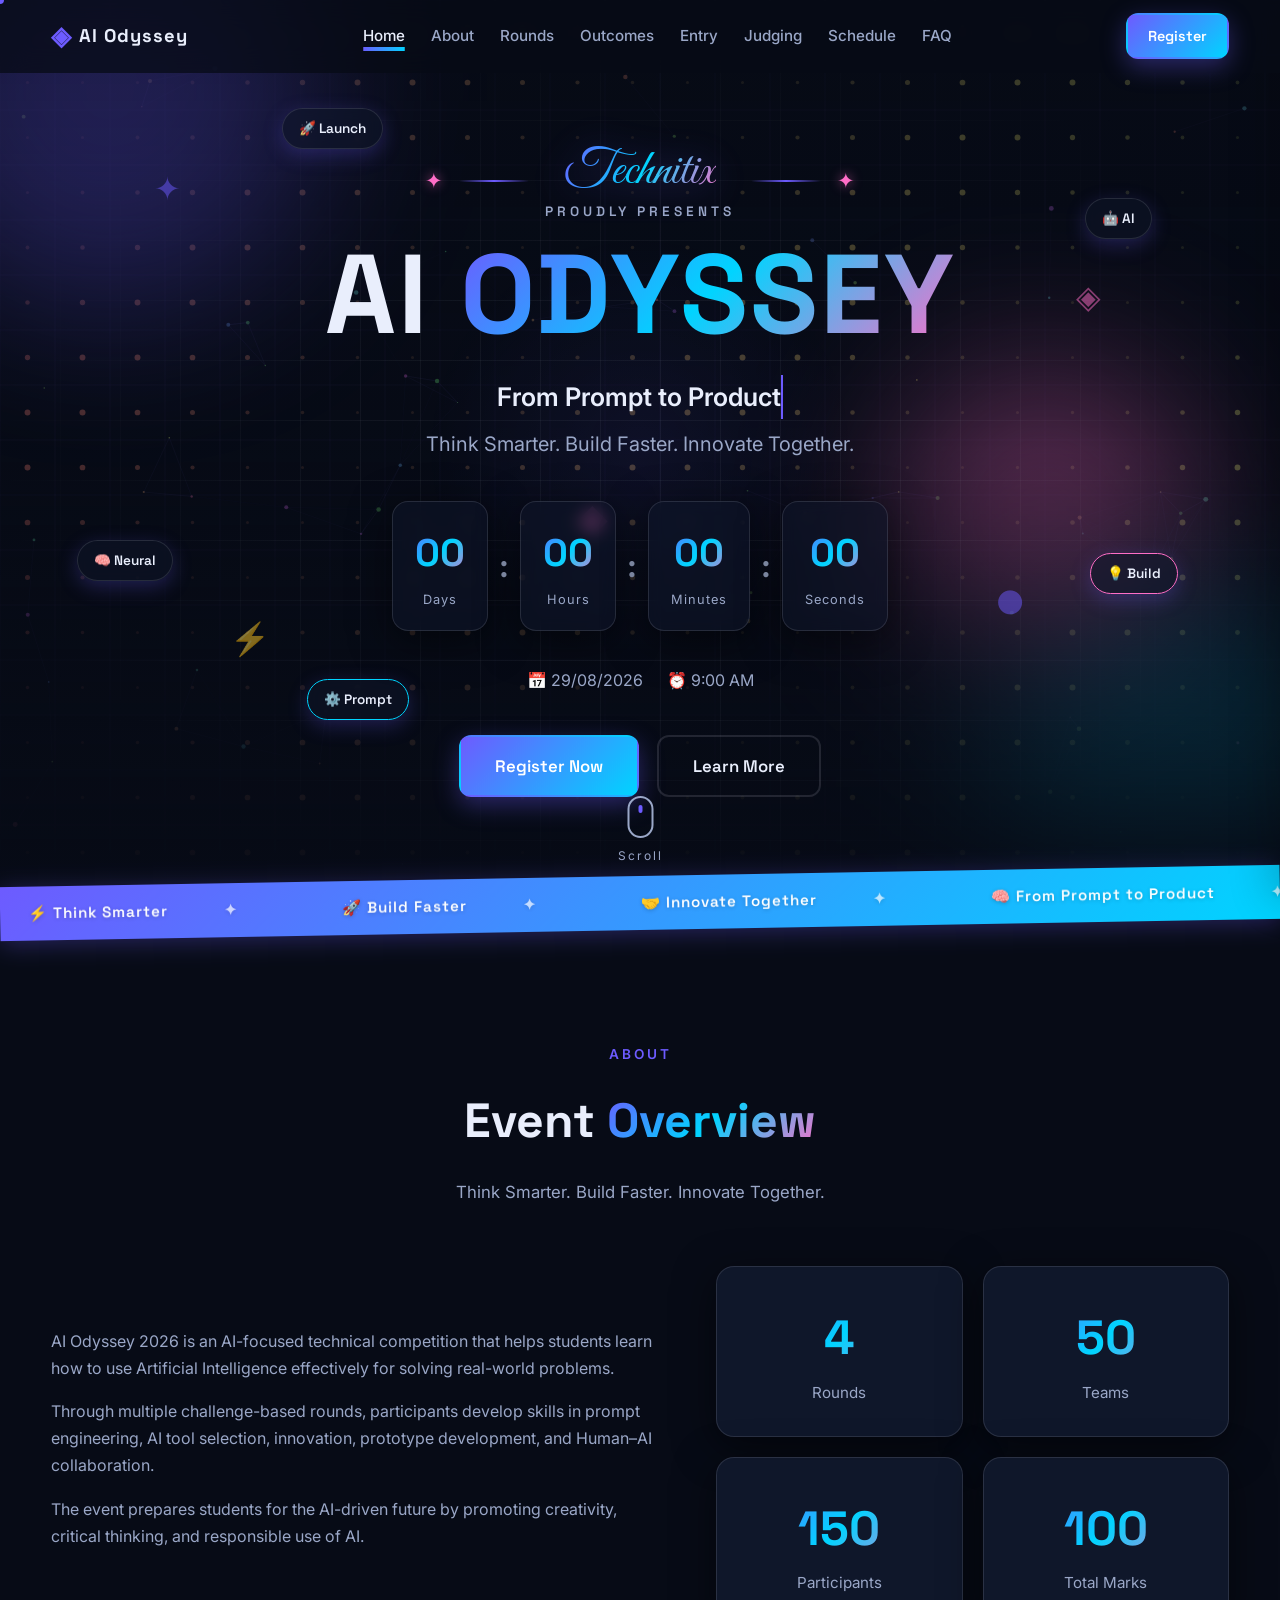
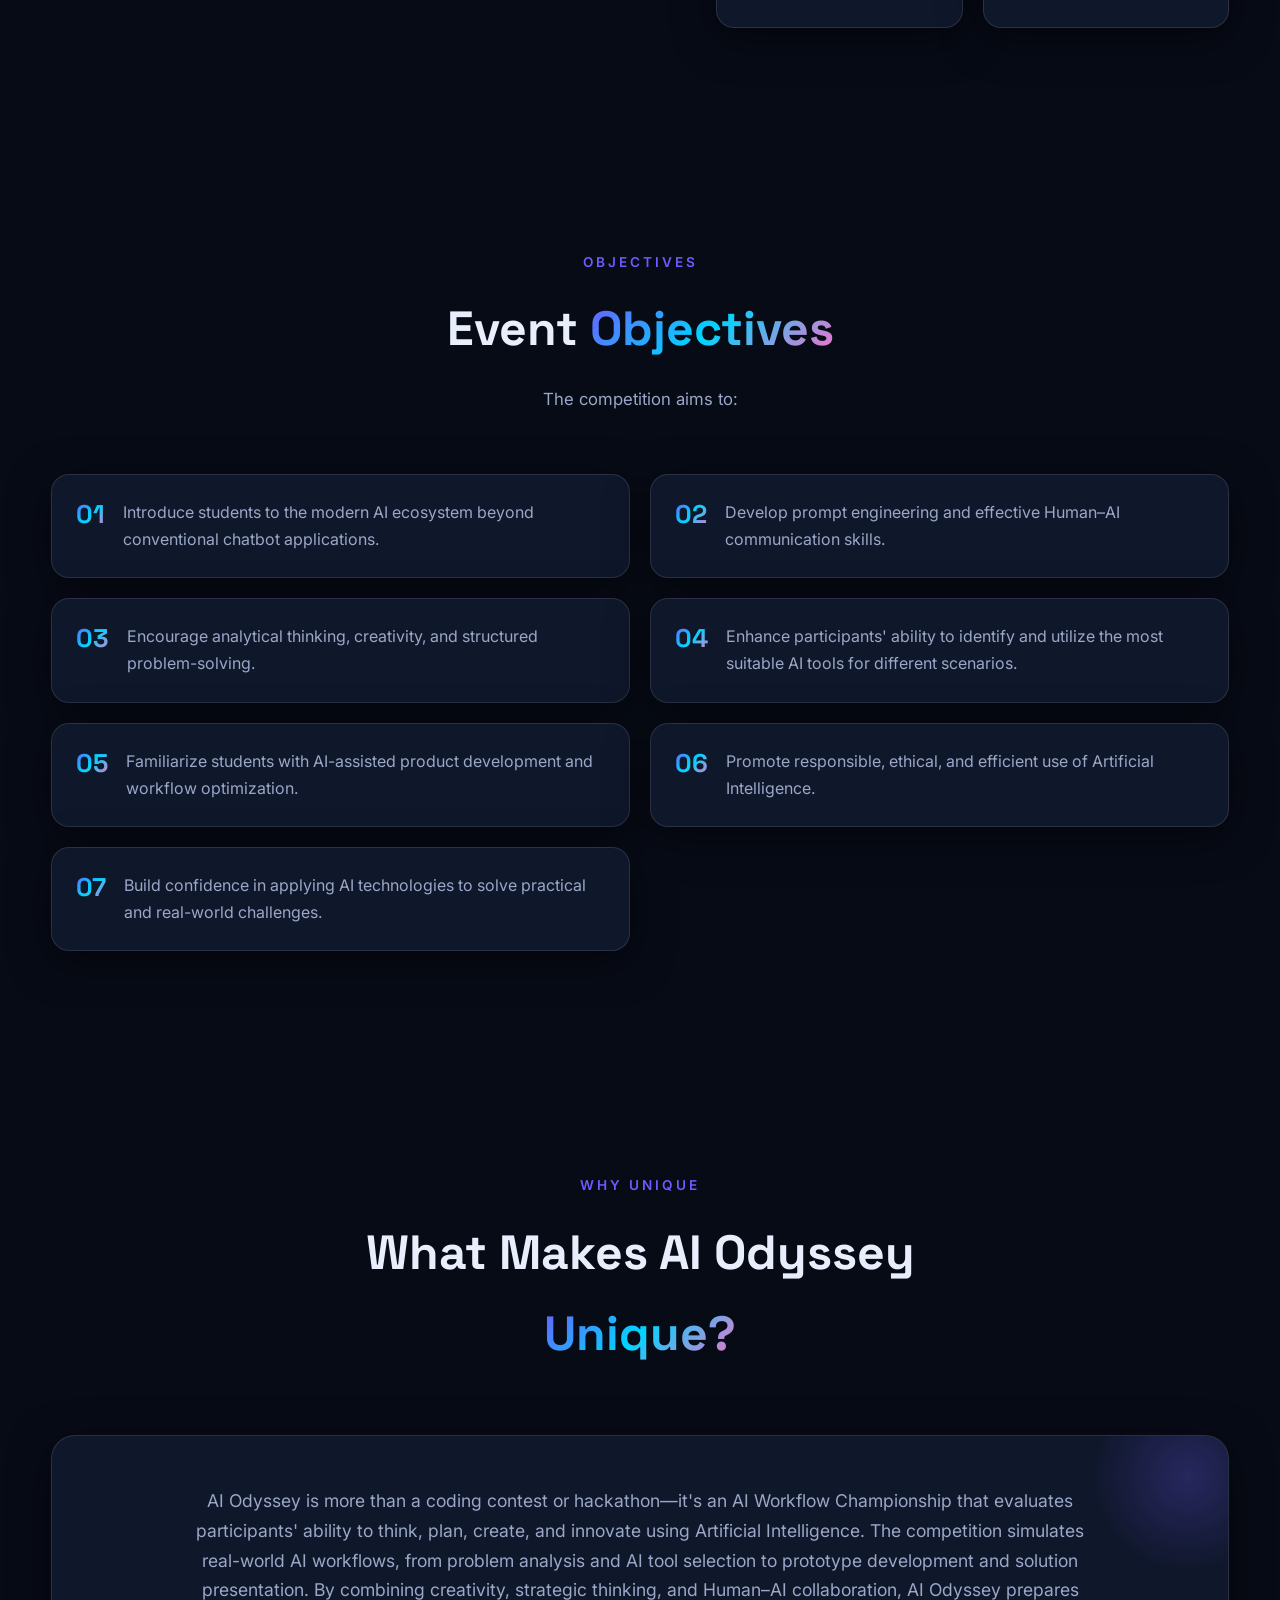
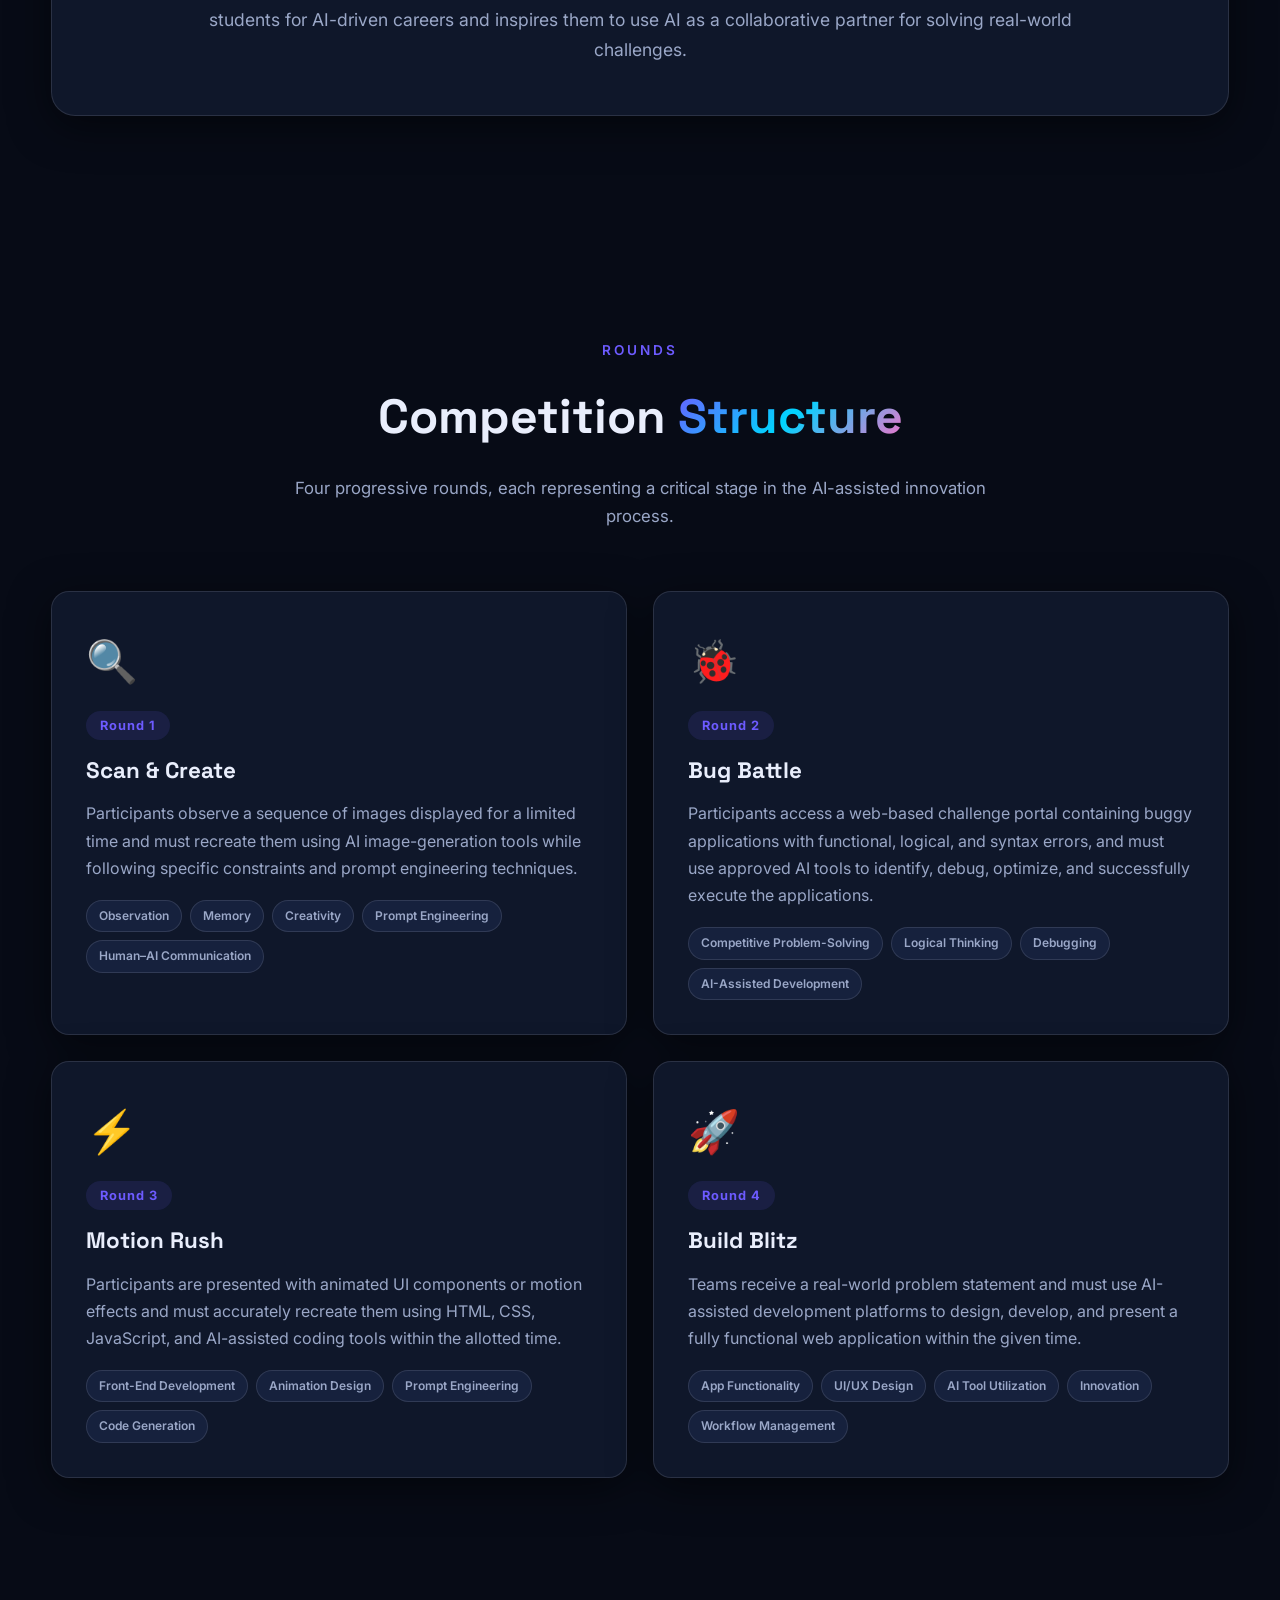
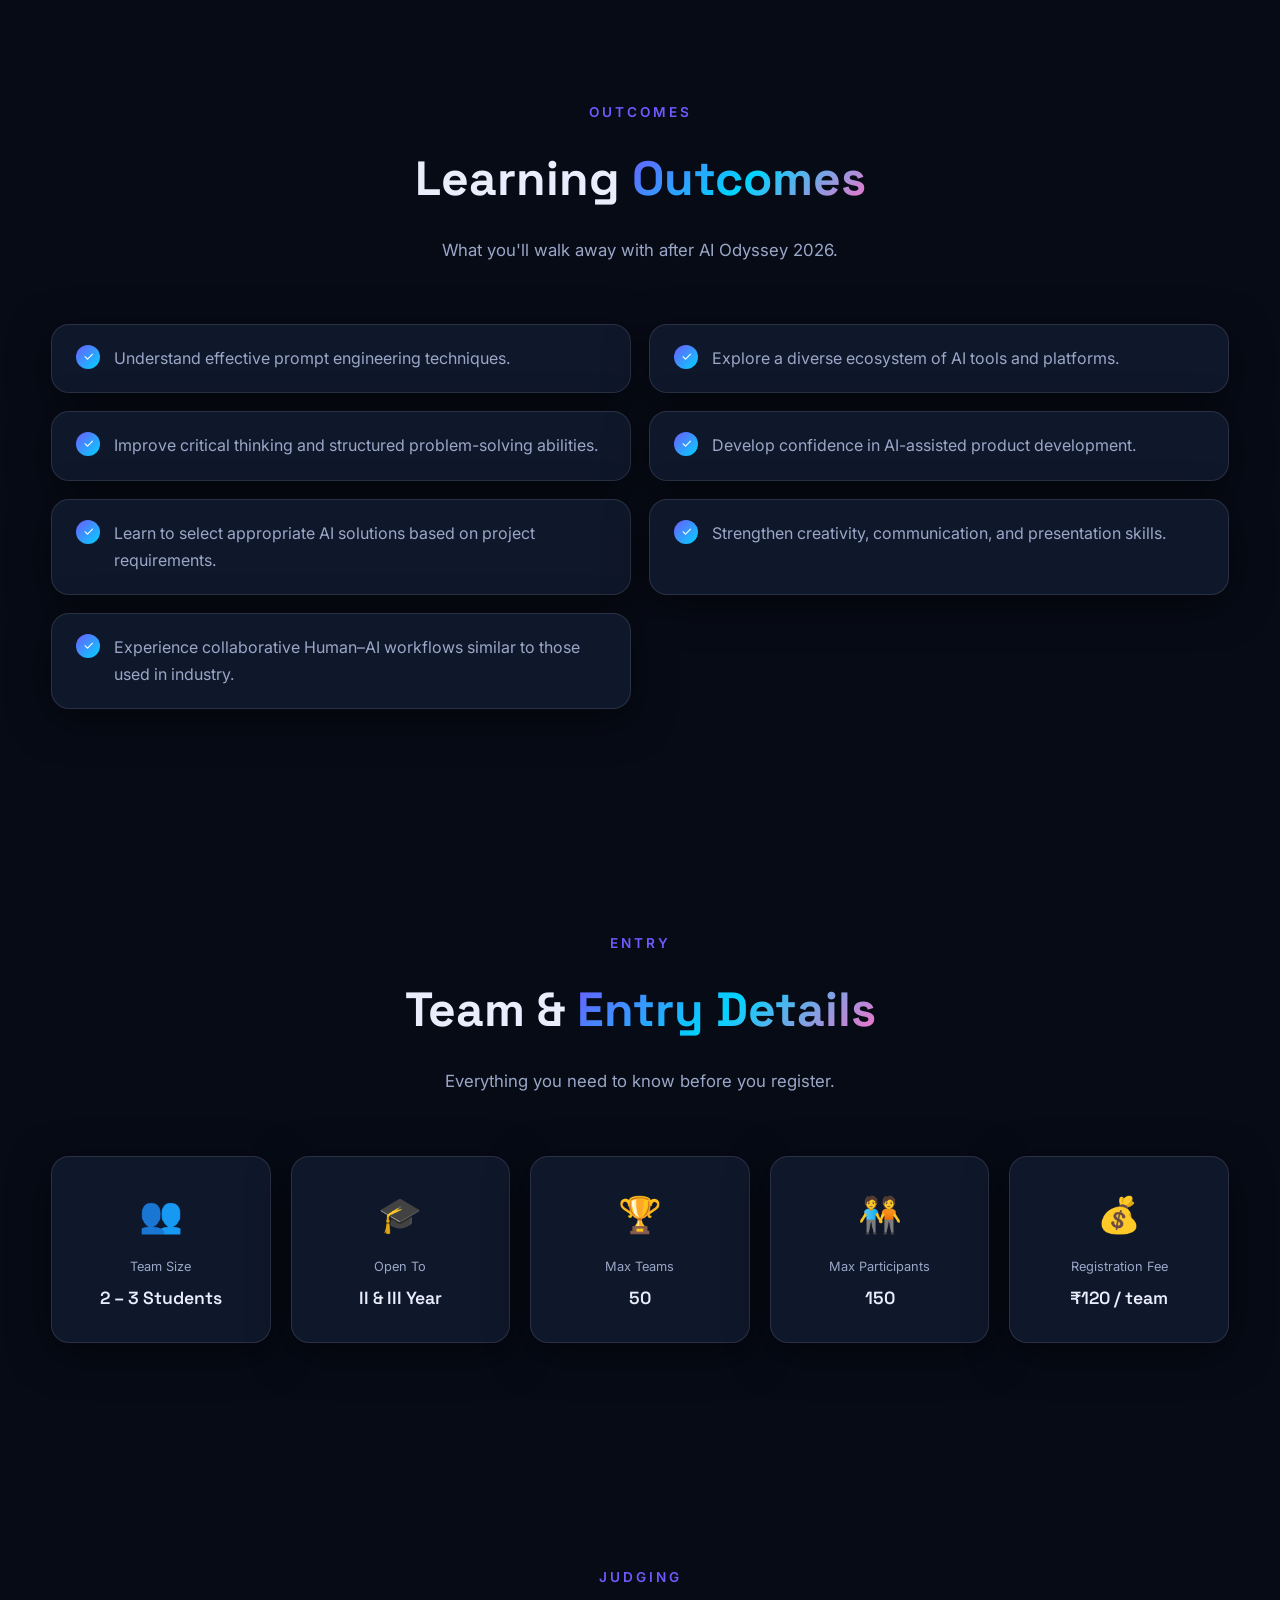
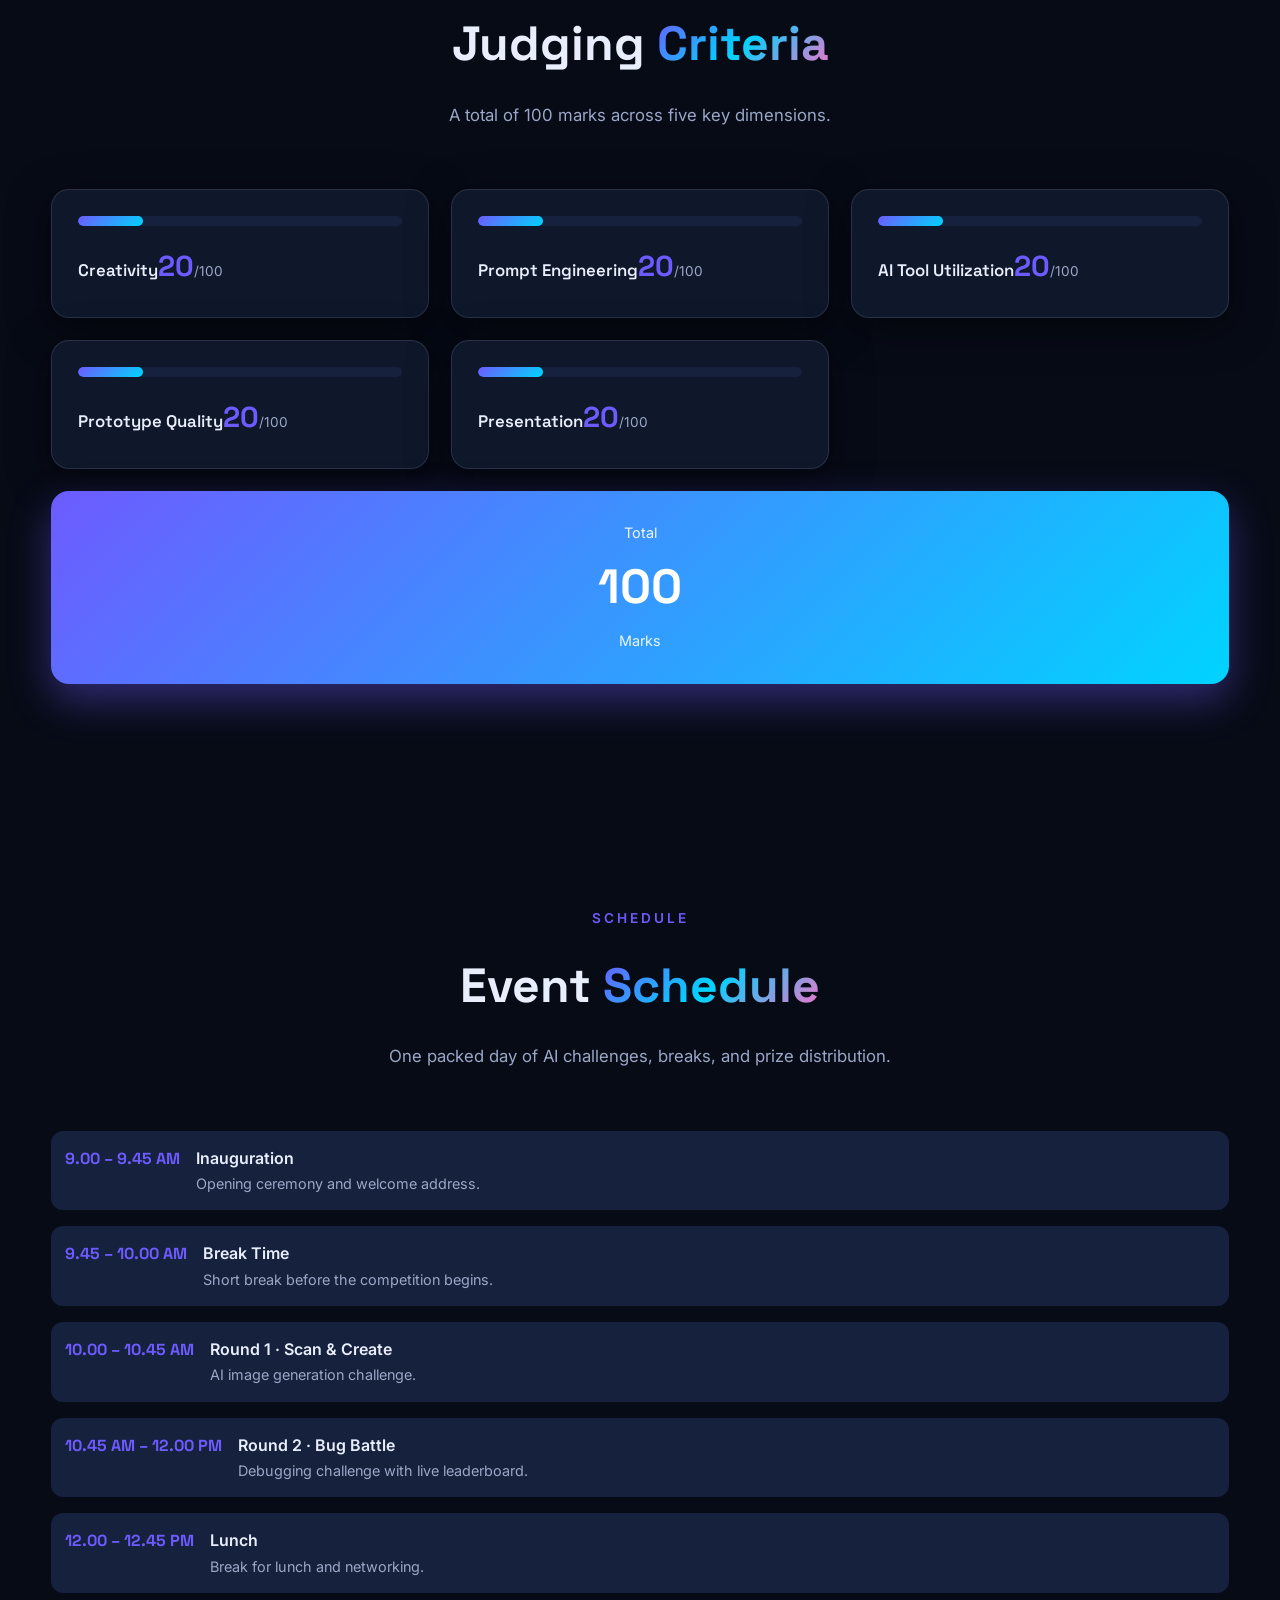
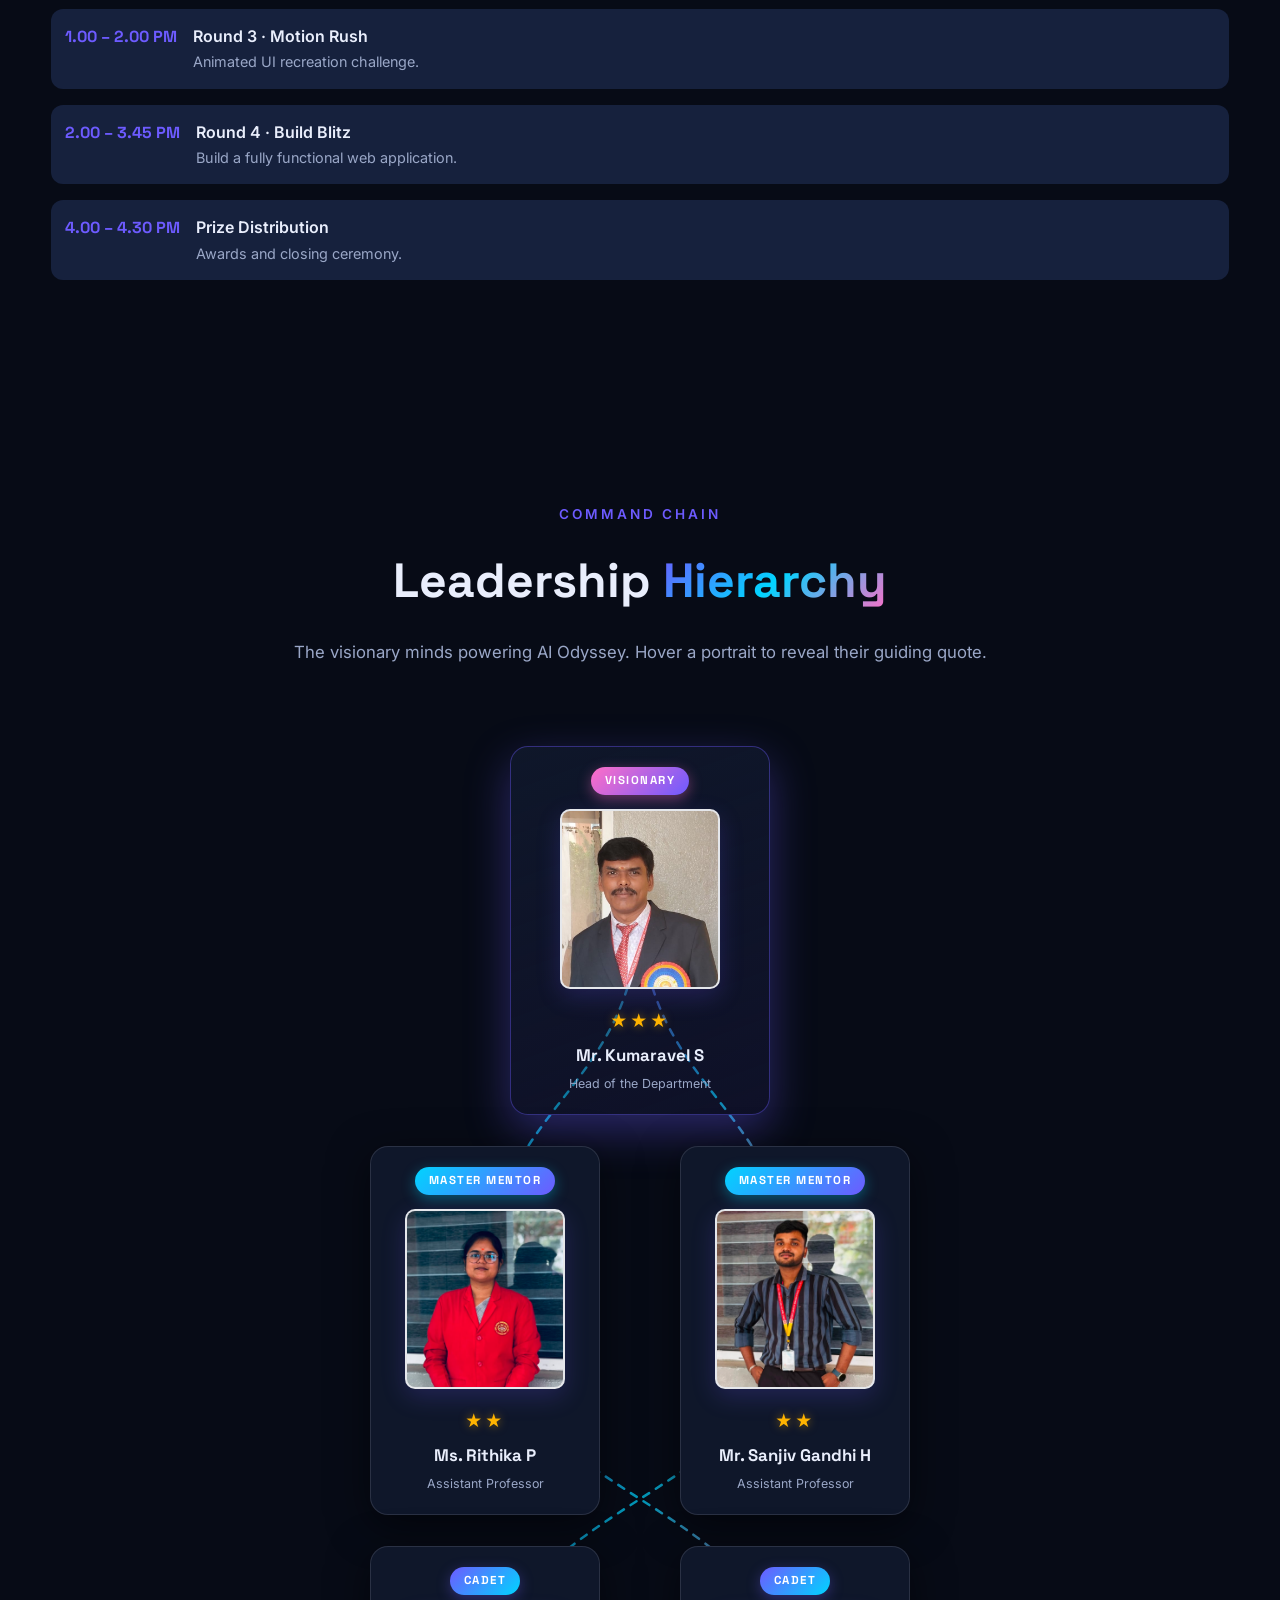
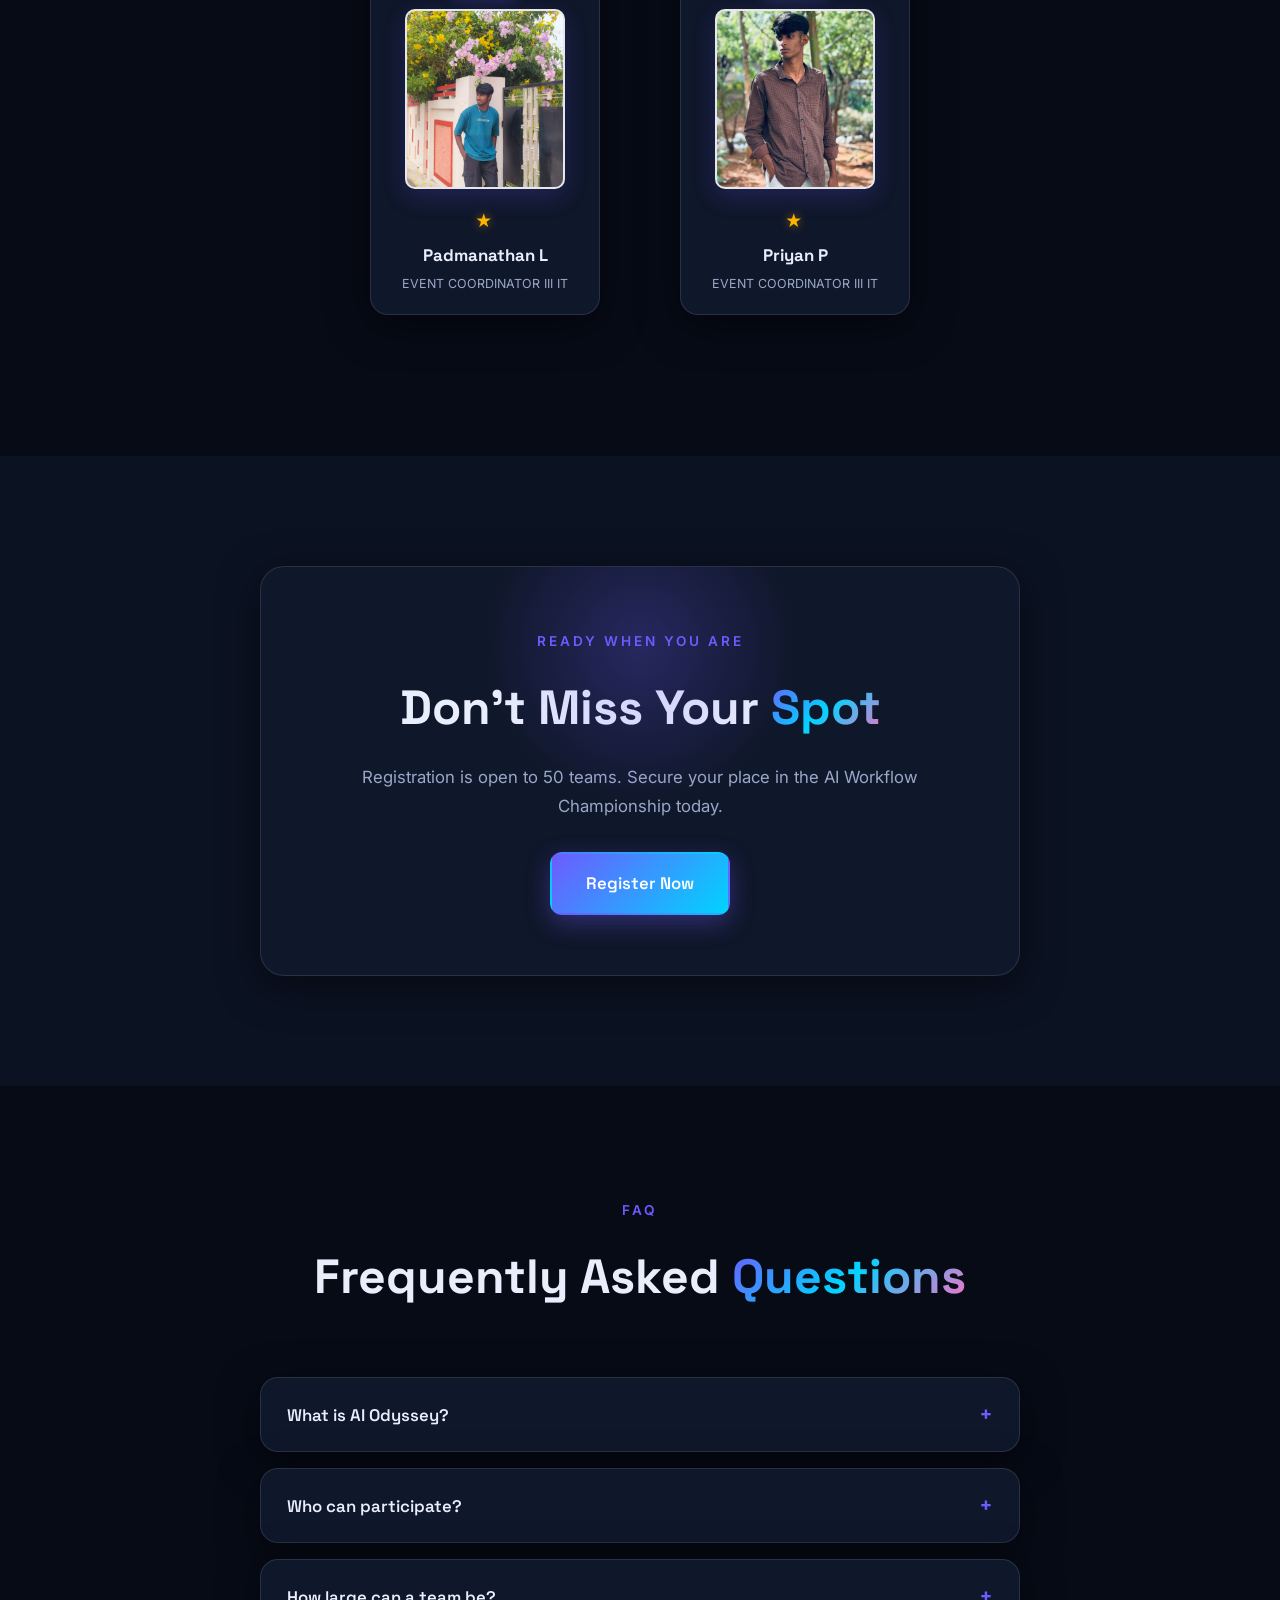
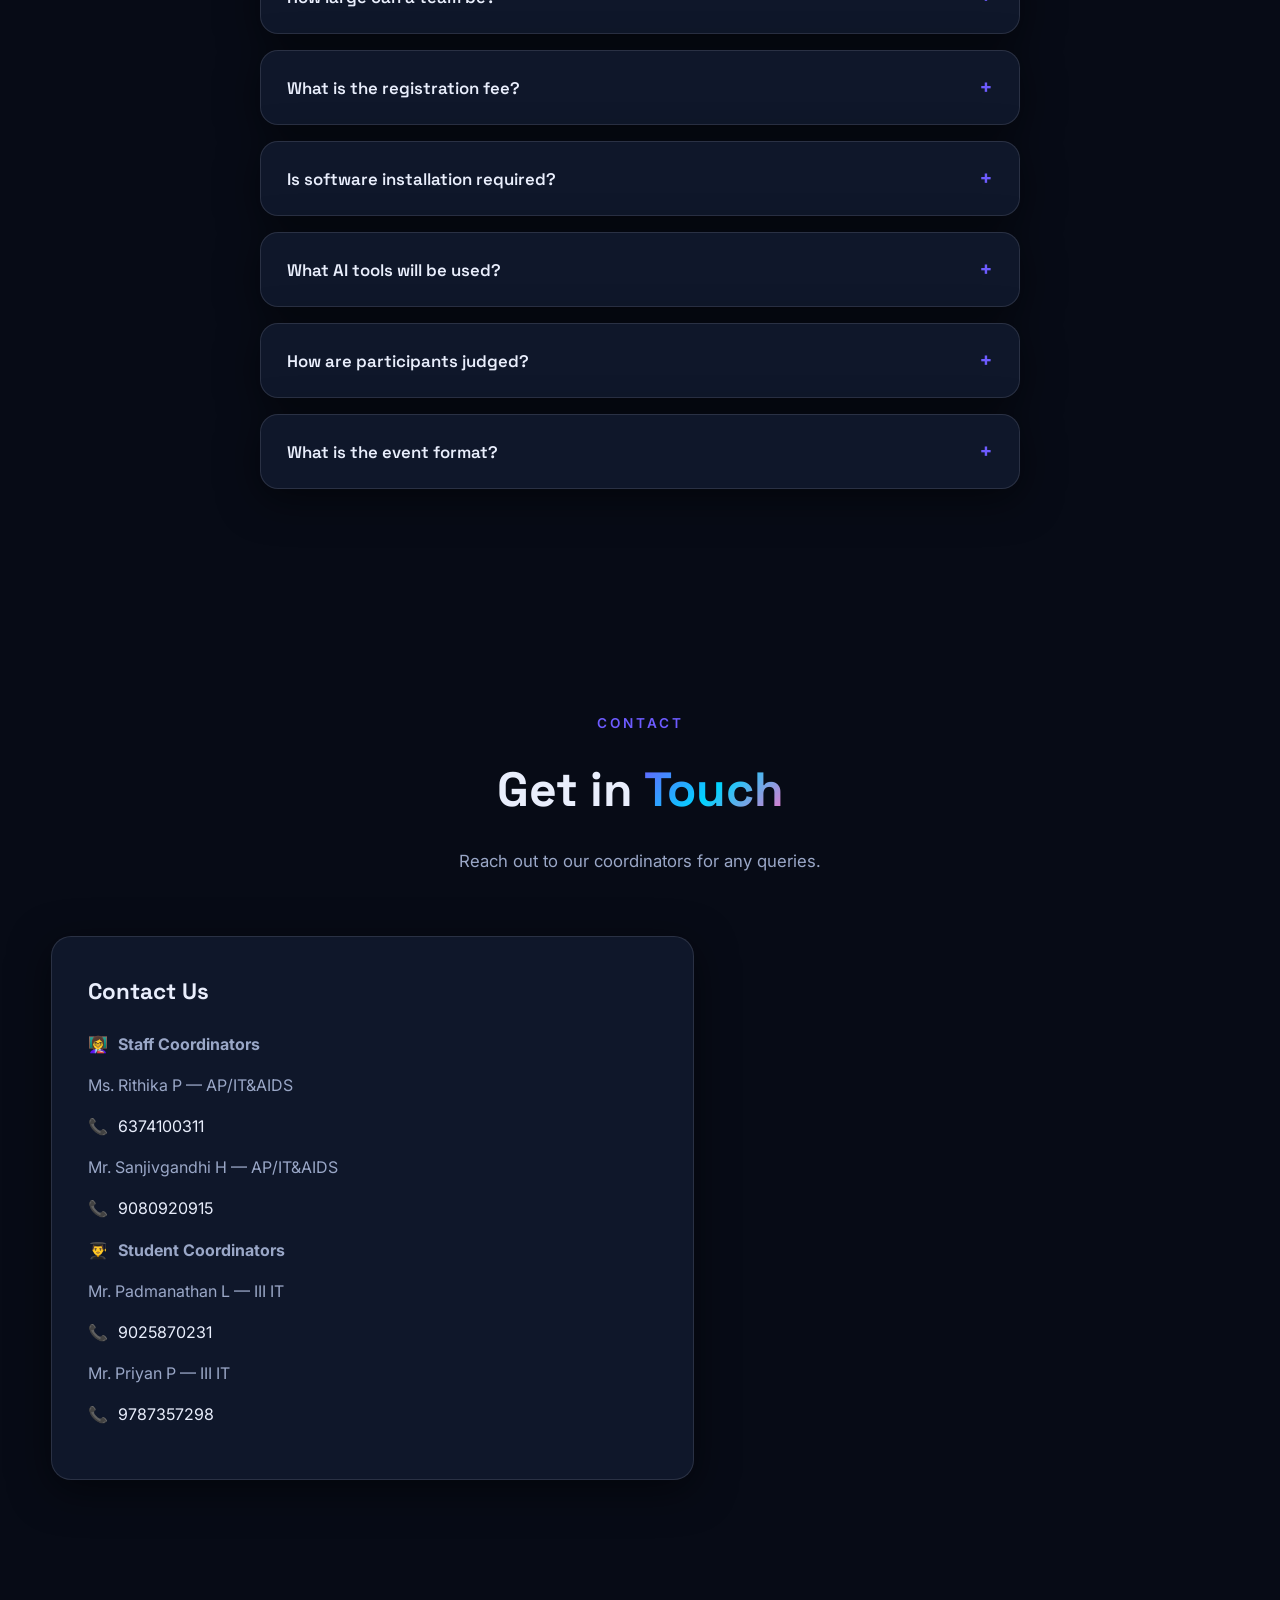
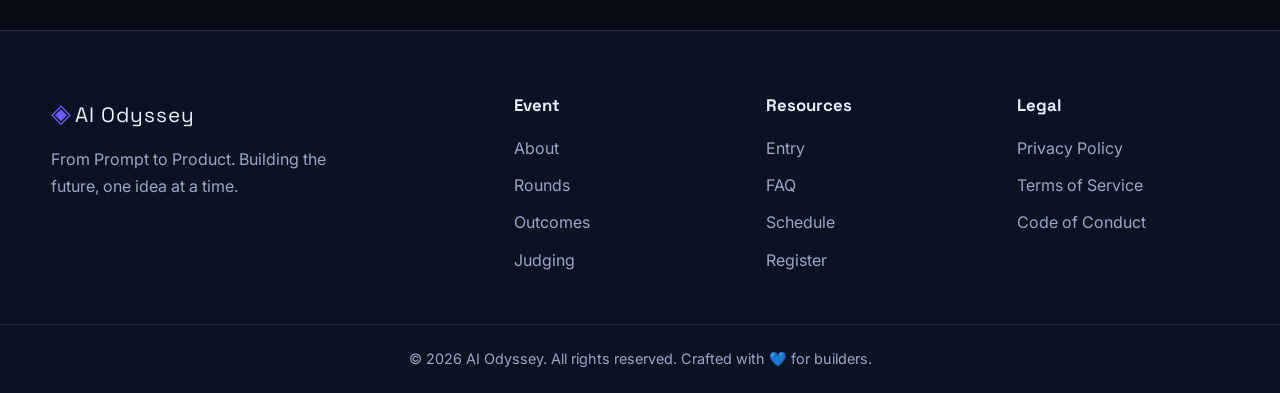
==== commit b44e9db3: "Update AI ODYSSEY website" ====
--- a/index.html
+++ b/index.html
@@ -3,7 +3,9 @@
 <head>
   <meta charset="UTF-8" />
   <meta name="viewport" content="width=device-width, initial-scale=1.0" />
-  <title>AI Odyssey 2026 — From Prompt to Product</title>
+  <link rel="icon" type="image/svg+xml" href="favicon.svg" />
+  <link rel="icon" href="data:image/svg+xml,<svg xmlns='http://www.w3.org/2000/svg' viewBox='0 0 64 64'><rect width='64' height='64' rx='14' fill='%230f172a'/><text x='32' y='44' font-family='Arial,sans-serif' font-size='38' font-weight='700' fill='url(%23grad)' text-anchor='middle'>◈</text><defs><linearGradient id='grad' x1='0%' y1='0%' x2='100%' y2='100%'><stop offset='0%' stop-color='%236d5bff'/><stop offset='100%' stop-color='%2300d4ff'/></linearGradient></defs></svg>" />
+  <title>◈ AI Odyssey 2026 — From Prompt to Product</title>
   <meta name="description" content="AI Odyssey 2026 — An AI Workflow Championship. Think Smarter. Build Faster. Innovate Together." />
   <link rel="preconnect" href="https://fonts.googleapis.com" />
   <link rel="preconnect" href="https://fonts.gstatic.com" crossorigin />
@@ -43,7 +45,6 @@
   <!-- ===== BACKGROUND EFFECTS ===== -->
   <div class="bg-effects">
     <canvas id="grid-canvas" class="grid-canvas"></canvas>
-    <canvas id="neural-canvas" class="neural-canvas"></canvas>
     <canvas id="particles-canvas" class="particles-canvas"></canvas>
     <div class="glow-orb glow-orb-1"></div>
     <div class="glow-orb glow-orb-2"></div>
@@ -131,7 +132,7 @@
         <div class="cd-box"><span class="cd-num" id="cd-secs">00</span><span class="cd-label">Seconds</span></div>
       </div>
 <div class="hero-meta reveal">
-        <span class="meta-item">📅 12 September 2026</span>
+        <span class="meta-item">📅 29/08/2026</span>
         <span class="meta-item">⏰ 9:00 AM</span>
       </div>
       <div class="hero-cta reveal">
@@ -197,8 +198,8 @@
         </div>
         <div class="about-stats reveal">
           <div class="stat-card"><span class="stat-num" data-count="4">0</span><span class="stat-label">Rounds</span></div>
-          <div class="stat-card"><span class="stat-num" data-count="40">0</span><span class="stat-label">Teams</span></div>
-          <div class="stat-card"><span class="stat-num" data-count="120">0</span><span class="stat-label">Participants</span></div>
+          <div class="stat-card"><span class="stat-num" data-count="50">0</span><span class="stat-label">Teams</span></div>
+          <div class="stat-card"><span class="stat-num" data-count="150">0</span><span class="stat-label">Participants</span></div>
           <div class="stat-card"><span class="stat-num" data-count="100">0</span><span class="stat-label">Total Marks</span></div>
         </div>
       </div>
@@ -337,9 +338,9 @@
       <div class="entry-grid">
         <div class="entry-card reveal"><span class="entry-icon">👥</span><span class="entry-label">Team Size</span><span class="entry-value">2 – 3 Students</span></div>
         <div class="entry-card reveal"><span class="entry-icon">🎓</span><span class="entry-label">Open To</span><span class="entry-value">II & III Year</span></div>
-        <div class="entry-card reveal"><span class="entry-icon">🏆</span><span class="entry-label">Max Teams</span><span class="entry-value">~40</span></div>
-        <div class="entry-card reveal"><span class="entry-icon">🧑‍🤝‍🧑</span><span class="entry-label">Max Participants</span><span class="entry-value">~120</span></div>
-        <div class="entry-card reveal"><span class="entry-icon">💰</span><span class="entry-label">Registration Fee</span><span class="entry-value">₹200 / team</span></div>
+        <div class="entry-card reveal"><span class="entry-icon">🏆</span><span class="entry-label">Max Teams</span><span class="entry-value">50</span></div>
+        <div class="entry-card reveal"><span class="entry-icon">🧑‍🤝‍🧑</span><span class="entry-label">Max Participants</span><span class="entry-value">150</span></div>
+        <div class="entry-card reveal"><span class="entry-icon">💰</span><span class="entry-label">Registration Fee</span><span class="entry-value">₹120 / team</span></div>
       </div>
     </div>
   </section>
@@ -366,67 +367,20 @@
 <!-- ===== SCHEDULE ===== -->
   <section id="schedule" class="section schedule">
     <div class="container">
-<div class="section-head reveal">
-        <span class="section-tag">Mission Timeline</span>
-        <h2 class="section-title">The <span class="gradient-text">Neural</span> Route</h2>
-<p class="section-sub">Drag the rocket along the route, click the path to fly, or tap a stop to jump there.</p>
-      </div>
-
-      <div class="journey reveal">
-        <div class="journey-stage">
-          <div class="journey-info" id="journey-info">
-            <span class="journey-stop-num" id="journey-stop-num">NODE 1</span>
-            <span class="journey-stop-time" id="journey-stop-time">9.00 – 9.45 AM</span>
-            <h3 class="journey-stop-title" id="journey-stop-title">Inauguration</h3>
-          </div>
-
-          <svg class="journey-svg" viewBox="0 0 1000 620" preserveAspectRatio="none">
-            <defs>
-              <linearGradient id="journeyGrad" x1="0%" y1="0%" x2="100%" y2="0%">
-                <stop offset="0%" stop-color="#6d5bff" />
-                <stop offset="50%" stop-color="#00d4ff" />
-                <stop offset="100%" stop-color="#ff6ec7" />
-              </linearGradient>
-              <radialGradient id="nodeHalo" cx="50%" cy="50%" r="50%">
-                <stop offset="0%" stop-color="#00d4ff" stop-opacity="0.9" />
-                <stop offset="100%" stop-color="#6d5bff" stop-opacity="0" />
-              </radialGradient>
-              <filter id="pathGlow" x="-20%" y="-20%" width="140%" height="140%">
-                <feGaussianBlur stdDeviation="8" result="blur" />
-                <feMerge>
-                  <feMergeNode in="blur" />
-                  <feMergeNode in="SourceGraphic" />
-                </feMerge>
-              </filter>
-            </defs>
-            <path class="journey-path-glow"
-                  d="M 70 520 C 180 520 210 300 330 300 C 450 300 480 540 600 540 C 720 540 750 200 900 200"
-                  fill="none" />
-            <path class="journey-path-grid"
-                  d="M 70 520 C 180 520 210 300 330 300 C 450 300 480 540 600 540 C 720 540 750 200 900 200"
-                  fill="none" />
-            <path class="journey-path-full"
-                  d="M 70 520 C 180 520 210 300 330 300 C 450 300 480 540 600 540 C 720 540 750 200 900 200"
-                  fill="none" />
-            <path id="journey-path-progress" class="journey-path-progress"
-                  d="M 70 520 C 180 520 210 300 330 300 C 450 300 480 540 600 540 C 720 540 750 200 900 200"
-                  fill="none" />
-          </svg>
-
-          <div class="circuit-stars">
-            <span class="cstar" style="left:8%;top:22%;--d:0s"></span>
-            <span class="cstar" style="left:22%;top:68%;--d:.6s"></span>
-            <span class="cstar" style="left:38%;top:30%;--d:1.2s"></span>
-            <span class="cstar" style="left:55%;top:74%;--d:.3s"></span>
-            <span class="cstar" style="left:70%;top:26%;--d:.9s"></span>
-            <span class="cstar" style="left:86%;top:60%;--d:1.5s"></span>
-            <span class="cstar" style="left:95%;top:18%;--d:.4s"></span>
-          </div>
-
-<div class="journey-marker" id="journey-marker">🚀<span class="comet-core"></span><span class="comet-trail"></span></div>
-<div class="journey-nodes" id="journey-nodes"><!-- injected by JS --></div>
-          <div class="journey-popup" id="journey-popup"><!-- injected by JS --></div>
-        </div>
+      <div class="section-head reveal">
+        <span class="section-tag">Schedule</span>
+        <h2 class="section-title">Event <span class="gradient-text">Schedule</span></h2>
+        <p class="section-sub">One packed day of AI challenges, breaks, and prize distribution.</p>
+      </div>
+      <div class="schedule-list">
+        <div class="schedule-row reveal"><span class="sched-time">9.00 – 9.45 AM</span><div><p class="sched-title">Inauguration</p><p class="sched-desc">Opening ceremony and welcome address.</p></div></div>
+        <div class="schedule-row reveal"><span class="sched-time">9.45 – 10.00 AM</span><div><p class="sched-title">Break Time</p><p class="sched-desc">Short break before the competition begins.</p></div></div>
+        <div class="schedule-row reveal"><span class="sched-time">10.00 – 10.45 AM</span><div><p class="sched-title">Round 1 · Scan & Create</p><p class="sched-desc">AI image generation challenge.</p></div></div>
+        <div class="schedule-row reveal"><span class="sched-time">10.45 AM – 12.00 PM</span><div><p class="sched-title">Round 2 · Bug Battle</p><p class="sched-desc">Debugging challenge with live leaderboard.</p></div></div>
+        <div class="schedule-row reveal"><span class="sched-time">12.00 – 12.45 PM</span><div><p class="sched-title">Lunch</p><p class="sched-desc">Break for lunch and networking.</p></div></div>
+        <div class="schedule-row reveal"><span class="sched-time">1.00 – 2.00 PM</span><div><p class="sched-title">Round 3 · Motion Rush</p><p class="sched-desc">Animated UI recreation challenge.</p></div></div>
+        <div class="schedule-row reveal"><span class="sched-time">2.00 – 3.45 PM</span><div><p class="sched-title">Round 4 · Build Blitz</p><p class="sched-desc">Build a fully functional web application.</p></div></div>
+        <div class="schedule-row reveal"><span class="sched-time">4.00 – 4.30 PM</span><div><p class="sched-title">Prize Distribution</p><p class="sched-desc">Awards and closing ceremony.</p></div></div>
       </div>
     </div>
   </section>
@@ -477,7 +431,7 @@
             <div class="polaroid" data-initials="K">
               <div class="polaroid-photo photo-front">
 <span class="photo-initials">K</span>
-                <img src="kumaravel.jpg" data-src="kumaravel.jpg" class="loaded" alt="Head of the Department" />
+                <img src="assets/images/kumaravel.jpg" data-src="assets/images/kumaravel.jpg" class="loaded" alt="Head of the Department" />
               </div>
               <div class="polaroid-quote photo-back">
                 <span class="quote-mark">"</span>
@@ -500,7 +454,7 @@
             <div class="polaroid" data-initials="R">
               <div class="polaroid-photo photo-front">
                 <span class="photo-initials">R</span>
-                <img src="#" data-src="images/rithika.jpg" alt="Assistant Professor IT & AIDS" loading="lazy" />
+                <img src="#" data-src="assets/images/rithika.jpeg" alt="Assistant Professor IT & AIDS" loading="lazy" />
               </div>
               <div class="polaroid-quote photo-back">
                 <span class="quote-mark">"</span>
@@ -520,7 +474,7 @@
             <div class="polaroid" data-initials="S">
               <div class="polaroid-photo photo-front">
                 <span class="photo-initials">S</span>
-                <img src="#" data-src="images/sanjiv.jpg" alt="Assistant Professor IT & AIDS" loading="lazy" />
+                <img src="#" data-src="assets/images/sanjiv.jpeg" alt="Assistant Professor IT & AIDS" loading="lazy" />
               </div>
               <div class="polaroid-quote photo-back">
                 <span class="quote-mark">"</span>
@@ -543,7 +497,7 @@
             <div class="polaroid" data-initials="P">
               <div class="polaroid-photo photo-front">
                 <span class="photo-initials">P</span>
-                <img src="#" data-src="images/padmanathan.jpg" alt="Student Coordinator" loading="lazy" />
+                <img src="#" data-src="assets/images/padmanathan.jpeg" alt="Student Coordinator" loading="lazy" />
               </div>
               <div class="polaroid-quote photo-back">
                 <span class="quote-mark">"</span>
@@ -563,7 +517,7 @@
             <div class="polaroid" data-initials="P">
               <div class="polaroid-photo photo-front">
                 <span class="photo-initials">P</span>
-                <img src="#" data-src="images/priyan.jpg" alt="Student Coordinator" loading="lazy" />
+                <img src="#" data-src="assets/images/priyan.jpeg" alt="Student Coordinator" loading="lazy" />
               </div>
               <div class="polaroid-quote photo-back">
                 <span class="quote-mark">"</span>
@@ -589,7 +543,7 @@
       <div class="register-cta-box reveal">
         <span class="section-tag">Ready When You Are</span>
         <h2 class="section-title">Don't Miss Your <span class="gradient-text">Spot</span></h2>
-        <p class="register-cta-sub">Registration is open to ~40 teams. Secure your place in the AI Workflow Championship today.</p>
+        <p class="register-cta-sub">Registration is open to 50 teams. Secure your place in the AI Workflow Championship today.</p>
         <a href="register.html" class="btn btn-primary btn-lg">Register Now</a>
       </div>
     </div>
@@ -617,7 +571,7 @@
         </div>
         <div class="faq-item">
           <button class="faq-question"><span>What is the registration fee?</span><span class="faq-icon">+</span></button>
-          <div class="faq-answer"><p>The registration fee is ₹200 per team. Maximum of ~30 teams (~90 students) can participate.</p></div>
+          <div class="faq-answer"><p>The registration fee is ₹120 per team. Maximum of 50 teams (~150 students) can participate.</p></div>
         </div>
         <div class="faq-item">
           <button class="faq-question"><span>Is software installation required?</span><span class="faq-icon">+</span></button>
@@ -650,16 +604,16 @@
       <div class="contact-grid reveal">
         <div class="contact-info">
           <h3>Contact Us</h3>
+          <p class="contact-line">👩‍🏫 <strong>Staff Coordinators</strong></p>
+          <p class="contact-line">Ms. Rithika P — AP/IT&amp;AIDS</p>
+          <p class="contact-line">📞 <a href="tel:+916374100311">6374100311</a></p>
+          <p class="contact-line">Mr. Sanjivgandhi H — AP/IT&amp;AIDS</p>
+          <p class="contact-line">📞 <a href="tel:+919080920915">9080920915</a></p>
           <p class="contact-line">👨‍🎓 <strong>Student Coordinators</strong></p>
-          <p class="contact-line">Padmanathan L — III IT</p>
-          <p class="contact-line">📞 <a href="tel:+919025870231">90258 70231</a></p>
-          <p class="contact-line">Priyan P — III IT</p>
-          <p class="contact-line">📞 <a href="tel:+9187865754343">87865 754343</a></p>
-          <p class="contact-line">👩‍🏫 <strong>Staff Coordinators</strong></p>
-          <p class="contact-line">Rithika P — AP / IT &amp; AIDS</p>
-          <p class="contact-line">📞 <a href="tel:+9167687557">67687 557</a></p>
-          <p class="contact-line">Sanjiv Gandhi H — AP / IT &amp; AIDS</p>
-          <p class="contact-line">📞 <a href="tel:+9167687557">67687 557</a></p>
+          <p class="contact-line">Mr. Padmanathan L — III IT</p>
+          <p class="contact-line">📞 <a href="tel:+919025870231">9025870231</a></p>
+          <p class="contact-line">Mr. Priyan P — III IT</p>
+          <p class="contact-line">📞 <a href="tel:+919787357298">9787357298</a></p>
         </div>
       </div>
     </div>
--- a/css/style.css
+++ b/css/style.css
@@ -622,16 +622,9 @@
     var(--bg) 100%);
 }
 
-/* Neural network canvas */
-.neural-canvas {
-  position: absolute;
-  inset: 0;
-  width: 100%;
-  height: 100%;
-  opacity: 0.5;
-}
-
-/* Floating elements */
+/* ============================================================
+   HERO
+   ============================================================ */
 .hero-floating { position: absolute; inset: 0; z-index: 1; pointer-events: none; }
 .float-orb {
   position: absolute;
@@ -667,6 +660,12 @@
 .chip-4 { bottom: 34%; right: 8%; animation-delay: -4s; border-color: var(--accent); }
 .chip-5 { top: 12%; left: 22%; animation-delay: -5s; }
 
+/* Hero parallax layers */
+.hero-bg,
+.hero-floating {
+  will-change: transform;
+}
+
 /* Gradient border helper */
 .gradient-border {
   position: relative;
@@ -753,7 +752,7 @@
    CARD BASE
    ============================================================ */
 .objective-item, .round-card, .entry-card, .judge-card,
-.outcome-item, .req-card, .person-card, .faq-item, .schedule-day {
+.outcome-item, .req-card, .person-card, .faq-item {
   background: var(--surface);
   border: 1px solid var(--border);
   border-radius: 18px;
@@ -1022,8 +1021,6 @@
 /* ============================================================
    SCHEDULE
    ============================================================ */
-.schedule-day { padding: 30px; }
-.schedule-day h3 { font-size: 1.4rem; margin-bottom: 20px; }
 .schedule-list { display: flex; flex-direction: column; gap: 16px; }
 .schedule-row {
   display: flex;
@@ -1044,340 +1041,6 @@
 }
 .sched-title { font-weight: 600; }
 .sched-desc { color: var(--text-2); font-size: 0.9rem; }
-
-/* ============================================================
-   JOURNEY MAP (Interactive Schedule)
-   ============================================================ */
-.journey {
-  position: relative;
-  max-width: 1000px;
-  margin: 0 auto;
-}
-.journey-stage {
-  position: relative;
-  width: 100%;
-  height: 0;
-  padding-bottom: 55%;
-  border-radius: 24px;
-  overflow: hidden;
-  background: var(--surface);
-  border: 1px solid var(--border);
-  box-shadow: var(--shadow);
-}
-.journey-svg {
-  position: absolute;
-  inset: 0;
-  width: 100%;
-  height: 100%;
-}
-.journey-stage {
-  background:
-    radial-gradient(circle at 20% 20%, rgba(109,91,255,0.12), transparent 45%),
-    radial-gradient(circle at 80% 70%, rgba(0,212,255,0.12), transparent 45%),
-    radial-gradient(circle at 60% 30%, rgba(255,110,199,0.08), transparent 40%),
-    var(--surface);
-}
-.journey-path-glow {
-  fill: none;
-  stroke: var(--primary);
-  stroke-width: 10;
-  stroke-linecap: round;
-  opacity: 0.25;
-  filter: blur(6px);
-}
-/* Circuit grid underlay along the route */
-.journey-path-grid {
-  fill: none;
-  stroke: rgba(109, 91, 255, 0.18);
-  stroke-width: 1.5;
-  stroke-linecap: round;
-  stroke-dasharray: 2 6;
-  animation: gridFlow 3s linear infinite;
-}
-@keyframes gridFlow {
-  to { stroke-dashoffset: -8; }
-}
-.journey-path-full {
-  fill: none;
-  stroke: var(--border);
-  stroke-width: 3;
-  stroke-linecap: round;
-  stroke-dasharray: 6 8;
-}
-.journey-path-progress {
-  fill: none;
-  stroke: url(#journeyGrad);
-  stroke-width: 5;
-  stroke-linecap: round;
-  stroke-dasharray: 2000;
-  stroke-dashoffset: 2000;
-  transition: stroke-dashoffset 0.1s linear;
-}
-.journey-marker {
-  position: absolute;
-  width: 44px;
-  height: 44px;
-  transform: translate(-50%, -50%);
-  will-change: left, top;
-  z-index: 3;
-  transition: transform 0.15s ease;
-}
-.journey-marker:hover { transform: translate(-50%, -50%) scale(1.25); }
-.journey-marker.dragging { transform: translate(-50%, -50%) scale(1.35); }
-
-/* Comet / energy pulse marker */
-.comet-core {
-  position: absolute;
-  top: 50%;
-  left: 50%;
-  width: 18px;
-  height: 18px;
-  transform: translate(-50%, -50%);
-  border-radius: 50%;
-  background: radial-gradient(circle, #ffffff 0%, var(--primary-2) 45%, var(--primary) 100%);
-  box-shadow: 0 0 18px 6px rgba(0, 212, 255, 0.75), 0 0 40px 12px rgba(109, 91, 255, 0.5);
-  animation: cometPulse 1.4s ease-in-out infinite;
-}
-@keyframes cometPulse {
-  0%, 100% { transform: translate(-50%, -50%) scale(1); }
-  50% { transform: translate(-50%, -50%) scale(1.35); }
-}
-.comet-trail {
-  position: absolute;
-  top: 50%;
-  left: 50%;
-  width: 60px;
-  height: 60px;
-  transform: translate(-50%, -50%);
-  border-radius: 50%;
-  background: radial-gradient(circle, rgba(0, 212, 255, 0.5), transparent 70%);
-  animation: trailPulse 1.4s ease-in-out infinite;
-}
-@keyframes trailPulse {
-  0%, 100% { transform: translate(-50%, -50%) scale(0.7); opacity: 0.4; }
-  50% { transform: translate(-50%, -50%) scale(1.6); opacity: 0; }
-}
-
-/* Twinkling circuit stars */
-.circuit-stars {
-  position: absolute;
-  inset: 0;
-  z-index: 1;
-  pointer-events: none;
-}
-.cstar {
-  position: absolute;
-  width: 6px;
-  height: 6px;
-  border-radius: 50%;
-  background: var(--primary-2);
-  box-shadow: 0 0 10px 2px rgba(0, 212, 255, 0.7);
-  animation: twinkle 2.4s ease-in-out infinite;
-  animation-delay: var(--d, 0s);
-}
-@keyframes twinkle {
-  0%, 100% { opacity: 0.15; transform: scale(0.6); }
-  50% { opacity: 1; transform: scale(1.4); }
-}
-
-/* Stage info card (top-left) */
-.journey-info {
-  position: absolute;
-  top: 18px;
-  left: 18px;
-  z-index: 6;
-  background: var(--glass);
-  border: 1px solid var(--border);
-  border-radius: 16px;
-  padding: 14px 20px;
-  backdrop-filter: blur(10px);
-  box-shadow: var(--shadow);
-  max-width: 260px;
-  pointer-events: none;
-  opacity: 0;
-  visibility: hidden;
-  transform: translateY(-10px);
-  transition: opacity 0.35s ease, transform 0.35s ease, visibility 0.35s ease;
-}
-.journey-info.show {
-  opacity: 1;
-  visibility: visible;
-  transform: translateY(0);
-}
-.journey-stop-num {
-  display: block;
-  font-family: 'Space Grotesk', sans-serif;
-  font-size: 0.7rem;
-  font-weight: 700;
-  letter-spacing: 2px;
-  color: var(--primary);
-}
-.journey-stop-time {
-  display: block;
-  font-size: 0.78rem;
-  color: var(--text-2);
-  margin: 2px 0 4px;
-}
-.journey-stop-title {
-  font-size: 1.15rem;
-  font-weight: 700;
-  background: var(--gradient-text);
-  -webkit-background-clip: text;
-  background-clip: text;
-  -webkit-text-fill-color: transparent;
-}
-.journey-nodes { position: absolute; inset: 0; z-index: 2; }
-.journey-node {
-  position: absolute;
-  transform: translate(-50%, -50%);
-  text-align: center;
-  width: 130px;
-  cursor: pointer;
-}
-.journey-node .node-dot {
-  width: 18px; height: 18px;
-  border-radius: 50%;
-  background: var(--surface);
-  border: 3px solid var(--primary);
-  margin: 0 auto 6px;
-  box-shadow: 0 0 0 4px rgba(109,91,255,0.15);
-  transition: all 0.3s ease;
-}
-.journey-node .node-label {
-  font-family: 'Space Grotesk', sans-serif;
-  font-size: 0.78rem;
-  font-weight: 600;
-  color: var(--text-2);
-  line-height: 1.2;
-  background: var(--glass);
-  padding: 4px 8px;
-  border-radius: 8px;
-  backdrop-filter: blur(6px);
-}
-.journey-node.reached .node-dot { background: var(--gradient); box-shadow: 0 0 0 6px rgba(109,91,255,0.25); }
-.journey-node.reached .node-label { color: var(--primary); }
-.journey-node.current .node-dot { background: var(--accent); border-color: var(--accent); transform: scale(1.35); }
-.journey-node.current .node-label { color: var(--accent); font-weight: 700; }
-
-/* Popup */
-.journey-popup {
-  position: absolute;
-  z-index: 5;
-  width: 300px;
-  max-width: 80%;
-  background: var(--surface);
-  border: 1px solid var(--border);
-  border-radius: 16px;
-  padding: 20px 22px;
-  box-shadow: 0 20px 50px rgba(0,0,0,0.35);
-  opacity: 0;
-  visibility: hidden;
-  transform: translateY(16px) scale(0.95);
-  transition: opacity 0.35s ease, transform 0.35s ease, visibility 0.35s ease;
-  pointer-events: none;
-}
-.journey-popup.show { opacity: 1; visibility: visible; transform: translateY(0) scale(1); }
-.journey-popup .popup-num {
-  font-family: 'Space Grotesk', sans-serif;
-  font-size: 0.75rem;
-  font-weight: 700;
-  letter-spacing: 1px;
-  color: var(--primary);
-  margin-bottom: 6px;
-}
-.journey-popup .popup-title {
-  font-family: 'Space Grotesk', sans-serif;
-  font-size: 1.25rem;
-  font-weight: 700;
-  margin-bottom: 8px;
-  background: var(--gradient-text);
-  -webkit-background-clip: text;
-  background-clip: text;
-  -webkit-text-fill-color: transparent;
-}
-.journey-popup .popup-desc { color: var(--text-2); font-size: 0.92rem; line-height: 1.5; }
-.journey-popup .popup-arrow {
-  position: absolute;
-  width: 12px; height: 12px;
-  background: var(--surface);
-  border-left: 1px solid var(--border);
-  border-bottom: 1px solid var(--border);
-  transform: rotate(-45deg);
-  top: -7px;
-  left: 50%;
-  margin-left: -6px;
-}
-
-/* Interaction hint beneath the journey map */
-.journey-hint {
-  display: flex;
-  align-items: center;
-  justify-content: center;
-  flex-wrap: wrap;
-  gap: 8px 14px;
-  margin-top: 20px;
-  padding: 14px 20px;
-  border-radius: 40px;
-  background: var(--glass);
-  border: 1px solid var(--border);
-  color: var(--text-2);
-  font-size: 0.95rem;
-  text-align: center;
-  backdrop-filter: blur(8px);
-  box-shadow: var(--shadow);
-}
-.hint-ico { font-size: 1.1rem; }
-.hint-keys { display: inline-flex; gap: 6px; align-items: center; }
-.hint-keys kbd {
-  display: inline-block;
-  min-width: 26px;
-  padding: 3px 8px;
-  border-radius: 6px;
-  background: var(--surface-2);
-  border: 1px solid var(--border);
-  border-bottom-width: 3px;
-  font-family: 'Space Grotesk', sans-serif;
-  font-size: 0.8rem;
-  font-weight: 700;
-  color: var(--text);
-}
-
-.journey-controls {
-  display: flex;
-  justify-content: center;
-  align-items: center;
-  gap: 14px;
-  margin-top: 22px;
-}
-.journey-nav-btn {
-  width: 52px;
-  height: 52px;
-  border-radius: 50%;
-  border: 1px solid var(--border);
-  background: var(--surface);
-  color: var(--text);
-  font-size: 1.4rem;
-  cursor: pointer;
-  display: flex;
-  align-items: center;
-  justify-content: center;
-  box-shadow: var(--shadow);
-  transition: transform 0.25s ease, background 0.25s ease, color 0.25s ease, border-color 0.25s ease;
-}
-.journey-nav-btn:hover {
-  transform: translateY(-3px) scale(1.05);
-  border-color: var(--primary);
-  color: var(--primary);
-}
-
-@media (max-width: 640px) {
-  .journey-stage { padding-bottom: 70%; }
-  .journey-node { width: 90px; }
-  .journey-node .node-label { font-size: 0.62rem; }
-  .journey-popup { width: 240px; }
-  .journey-info { top: 10px; left: 10px; padding: 10px 14px; max-width: 200px; }
-  .journey-stop-title { font-size: 0.95rem; }
-}
 
 /* ============================================================
    REQUIREMENTS
@@ -1654,20 +1317,71 @@
 }
 
 @media (max-width: 700px) {
-  .rank-hierarchy { min-height: auto; }
-  .rank-lines { display: none; }
+  .rank-hierarchy {
+    --rh-scale: 0.33;
+    zoom: var(--rh-scale);
+    transform: scale(var(--rh-scale));
+    transform-origin: top center;
+  }
+  .rank-lines { display: block; }
   .rank-level {
-    position: relative;
-    top: auto;
-    left: auto;
-    right: auto;
-    flex-direction: column;
-    align-items: center;
-    gap: 30px;
-    margin-bottom: 30px;
-  }
-  .rank-level-2, .rank-level-3 { margin-top: 30px; }
-  .hierarchy-card, .hierarchy-hod { width: 240px; }
+    position: absolute;
+    left: 0;
+    right: 0;
+    display: flex;
+    justify-content: center;
+    z-index: 1;
+  }
+  .rank-level-1 { top: 20px; }
+  .rank-level-2 { top: 420px; }
+  .rank-level-3 { top: 820px; }
+  .hierarchy-card, .hierarchy-hod {
+    width: 230px;
+    padding: 18px 16px 20px;
+    border-radius: 18px;
+  }
+  .hierarchy-hod {
+    width: 260px;
+  }
+  .polaroid {
+    width: 160px;
+    height: 180px;
+    margin: 0 auto 14px;
+  }
+  .rank-badge {
+    font-size: 0.72rem;
+    padding: 4px 14px;
+    margin-bottom: 14px;
+  }
+  .rank-name {
+    font-size: 1.05rem;
+  }
+  .rank-role {
+    font-size: 0.78rem;
+  }
+  .rank-stars {
+    font-size: 1.05rem;
+    margin-bottom: 6px;
+  }
+  .photo-initials {
+    font-size: 2.6rem;
+  }
+  .polaroid-quote p {
+    font-size: 0.72rem;
+    line-height: 1.5;
+  }
+  .quote-mark {
+    font-size: 2rem;
+  }
+  .polaroid-photo {
+    padding: 8px;
+  }
+  .polaroid-photo img {
+    border-radius: 10px;
+  }
+  .polaroid-caption {
+    padding-top: 4px;
+  }
 }
 
 /* ============================================================
@@ -1909,31 +1623,627 @@
 }
 
 /* ============================================================
-   RESPONSIVE
+   GLOBAL INTERACTIONS & MICRO-ANIMATIONS
+   ============================================================ */
+* {
+  transition: background-color 0.3s ease, border-color 0.3s ease, box-shadow 0.3s ease;
+}
+
+a, button, .btn {
+  transition: all 0.3s cubic-bezier(0.4, 0, 0.2, 1);
+}
+
+/* Smooth reveal animations */
+.reveal {
+  opacity: 0;
+  transform: translateY(40px);
+  transition: opacity 0.8s cubic-bezier(0.4, 0, 0.2, 1),
+              transform 0.8s cubic-bezier(0.4, 0, 0.2, 1);
+}
+
+.reveal.visible {
+  opacity: 1;
+  transform: translateY(0);
+}
+
+/* Staggered reveal delays */
+.reveal:nth-child(1) { transition-delay: 0.05s; }
+.reveal:nth-child(2) { transition-delay: 0.1s; }
+.reveal:nth-child(3) { transition-delay: 0.15s; }
+.reveal:nth-child(4) { transition-delay: 0.2s; }
+.reveal:nth-child(5) { transition-delay: 0.25s; }
+.reveal:nth-child(6) { transition-delay: 0.3s; }
+
+/* Card hover lift effect */
+.round-card, .stat-card, .entry-card, .judge-card,
+.outcome-item, .req-card, .person-card, .hierarchy-card,
+.faq-item, .objective-item {
+  transition: transform 0.4s cubic-bezier(0.4, 0, 0.2, 1),
+              box-shadow 0.4s cubic-bezier(0.4, 0, 0.2, 1),
+              border-color 0.3s ease;
+}
+
+.round-card:hover, .stat-card:hover, .entry-card:hover, .judge-card:hover,
+.outcome-item:hover, .req-card:hover, .person-card:hover, .hierarchy-card:hover {
+  transform: translateY(-8px) scale(1.01);
+  box-shadow: 0 24px 48px rgba(109, 91, 255, 0.2);
+}
+
+/* Button ripple effect */
+.btn {
+  position: relative;
+  overflow: hidden;
+}
+
+.btn::after {
+  content: '';
+  position: absolute;
+  top: 50%;
+  left: 50%;
+  width: 0;
+  height: 0;
+  border-radius: 50%;
+  background: rgba(255, 255, 255, 0.2);
+  transform: translate(-50%, -50%);
+  transition: width 0.6s ease, height 0.6s ease;
+}
+
+.btn:active::after {
+  width: 300px;
+  height: 300px;
+}
+
+/* Nav link underline animation */
+.nav-link {
+  position: relative;
+}
+
+.nav-link::before {
+  content: '';
+  position: absolute;
+  bottom: -2px;
+  left: 0;
+  width: 0;
+  height: 2px;
+  background: var(--gradient);
+  border-radius: 2px;
+  transition: width 0.3s cubic-bezier(0.4, 0, 0.2, 1);
+}
+
+.nav-link:hover::before,
+.nav-link.active::before {
+  width: 100%;
+}
+
+/* Section heading animation */
+.section-head {
+  opacity: 0;
+  transform: translateY(30px);
+  transition: opacity 0.8s ease, transform 0.8s ease;
+}
+
+.section-head.visible {
+  opacity: 1;
+  transform: translateY(0);
+}
+
+/* Smooth image hover */
+.polaroid-photo img {
+  transition: transform 0.6s cubic-bezier(0.4, 0, 0.2, 1),
+              opacity 0.4s ease;
+}
+
+.polaroid:hover .polaroid-photo img {
+  transform: scale(1.05);
+}
+
+/* Skill tags interaction */
+.skill-tag {
+  transition: all 0.3s cubic-bezier(0.4, 0, 0.2, 1);
+  cursor: default;
+}
+
+.skill-tag:hover {
+  transform: translateY(-2px) scale(1.05);
+  box-shadow: 0 4px 12px rgba(109, 91, 255, 0.2);
+}
+
+/* Floating animation enhancement */
+@keyframes floaty {
+  0%, 100% { transform: translateY(0px) rotate(0deg); }
+  25% { transform: translateY(-15px) rotate(2deg); }
+  50% { transform: translateY(-8px) rotate(-1deg); }
+  75% { transform: translateY(-20px) rotate(1deg); }
+}
+
+/* Pulse animation for interactive elements */
+@keyframes pulse {
+  0%, 100% { transform: scale(1); }
+  50% { transform: scale(1.05); }
+}
+
+/* Glow effect on hover */
+.glow-hover {
+  position: relative;
+}
+
+.glow-hover::before {
+  content: '';
+  position: absolute;
+  inset: -2px;
+  border-radius: inherit;
+  background: var(--gradient);
+  opacity: 0;
+  z-index: -1;
+  transition: opacity 0.3s ease;
+  filter: blur(8px);
+}
+
+.glow-hover:hover::before {
+  opacity: 0.4;
+}
+
+/* ============================================================
+   ENHANCED RESPONSIVE DESIGN
    ============================================================ */
 @media (max-width: 1024px) {
+  .container { width: min(960px, 94%); }
   .entry-grid { grid-template-columns: repeat(3, 1fr); }
   .footer-grid { grid-template-columns: 1fr 1fr; }
-}
+  .rounds-grid { gap: 20px; }
+  .objectives-grid { gap: 16px; }
+}
+
 @media (max-width: 900px) {
   .nav-links, .nav-register { display: none; }
   .hamburger { display: flex; }
-  .about-grid, .contact-grid { grid-template-columns: 1fr; }
-  .req-grid { grid-template-columns: 1fr; }
-}
+  .about-grid, .contact-grid, .req-grid { grid-template-columns: 1fr; }
+  .container { width: min(100%, 94%); }
+  .section { padding: 80px 0; }
+  .hero-countdown { gap: 8px; }
+  .cd-box { min-width: 80px; padding: 16px 14px; }
+  .cd-num { font-size: 2rem; }
+}
+
+@media (max-width: 768px) {
+  .section { padding: 70px 0; }
+  .section-title { font-size: clamp(1.6rem, 5vw, 2.2rem); }
+  .hero-title { font-size: clamp(2.5rem, 8vw, 4rem); }
+  .hero-tagline { font-size: 1.1rem; }
+  .hero-motto { font-size: 0.95rem; }
+  .btn-lg { padding: 12px 28px; font-size: 0.95rem; }
+  .rounds-grid { grid-template-columns: 1fr; }
+  .objectives-grid { grid-template-columns: 1fr; }
+  .outcomes-grid { grid-template-columns: 1fr; }
+  .entry-grid { grid-template-columns: repeat(2, 1fr); }
+  .judging-grid { grid-template-columns: 1fr; }
+  .people-grid { grid-template-columns: 1fr; }
+  .hero-countdown { flex-wrap: wrap; }
+  .hero-meta { flex-direction: column; gap: 12px; }
+  .hero-cta { flex-direction: column; align-items: center; }
+  .about-stats { grid-template-columns: 1fr 1fr; }
+  .stat-card { padding: 20px 16px; }
+  .stat-num { font-size: 2.2rem; }
+}
+
 @media (max-width: 640px) {
-  .section { padding: 80px 0; }
+  .section { padding: 60px 0; }
+  .section-head { margin-bottom: 40px; }
   .objectives-grid, .outcomes-grid, .rounds-grid { grid-template-columns: 1fr; }
   .entry-grid, .judging-grid { grid-template-columns: 1fr; }
   .people-grid { grid-template-columns: 1fr; }
   .hero-countdown { gap: 6px; }
   .cd-box { min-width: 70px; padding: 14px 12px; }
   .cd-num { font-size: 1.8rem; }
+  .cd-label { font-size: 0.7rem; }
   .form-row { grid-template-columns: 1fr; }
-  .footer-grid { grid-template-columns: 1fr; }
+  .footer-grid { grid-template-columns: 1fr; gap: 30px; }
   .hero-meta { gap: 14px; }
   .sched-time { min-width: 90px; }
   .ai-chip { display: none; }
+  .float-orb { font-size: 1.5rem; }
+  .container { width: min(100%, 95%); }
+  .btn-lg { padding: 14px 24px; font-size: 0.9rem; }
+  .hero-present { margin-bottom: 16px; }
+  .present-name { font-size: 2rem; }
+  .present-label { font-size: 0.7rem; letter-spacing: 2px; }
+}
+
+@media (max-width: 480px) {
+  .section { padding: 50px 0; }
+  .hero { padding: 100px 0 60px; }
+  .hero-title { font-size: 2rem; }
+  .hero-tagline { font-size: 1rem; }
+  .hero-countdown { gap: 4px; }
+  .cd-box { min-width: 60px; padding: 10px 8px; }
+  .cd-num { font-size: 1.4rem; }
+  .cd-sep { font-size: 1.4rem; }
+  .btn-sm { padding: 8px 16px; font-size: 0.85rem; }
+  .btn-lg { padding: 12px 20px; font-size: 0.85rem; }
+  .about-stats { grid-template-columns: 1fr; }
+  .stat-num { font-size: 2rem; }
+  .entry-grid { grid-template-columns: 1fr; }
+  .round-card { padding: 24px; }
+  .objective-item { padding: 18px; }
+  .section-title { font-size: 1.6rem; }
+  .nav-container { height: 64px; }
+  .hero-meta { font-size: 0.9rem; }
+  .schedule-row { flex-direction: column; gap: 8px; }
+  .sched-time { min-width: auto; }
+  .contact-form { padding: 24px; }
+  .footer-grid { gap: 24px; }
+}
+
+/* ============================================================
+   ENHANCED MOBILE RESPONSIVENESS
+   ============================================================ */
+@media (max-width: 768px) {
+  .hero-content { padding: 0 16px; }
+  .hero-title { letter-spacing: 1px; }
+  .hero-floating { display: none; }
+  .nav-container { padding: 0 16px; }
+  .container { padding: 0 16px; }
+  .round-card, .stat-card, .entry-card, .judge-card,
+  .objective-item, .outcome-item, .req-card, .person-card,
+  .hierarchy-card, .faq-item {
+    margin-bottom: 16px;
+  }
+  .btn {
+    min-height: 48px;
+    min-width: 48px;
+  }
+  .schedule-row {
+    padding: 16px;
+    flex-direction: column;
+    gap: 8px;
+  }
+  .sched-time {
+    min-width: auto;
+    font-size: 0.9rem;
+  }
+  .contact-form input,
+  .contact-form textarea {
+    font-size: 16px; /* Prevents zoom on iOS */
+    padding: 14px 16px;
+  }
+  .ticker-item {
+    font-size: 0.85rem;
+    padding: 0 20px;
+  }
+  .footer-col a {
+    padding: 8px 0;
+    display: block;
+  }
+  .scroll-top {
+    bottom: 20px;
+    right: 20px;
+    width: 44px;
+    height: 44px;
+  }
+}
+
+@media (max-width: 640px) {
+  .hero { padding: 100px 0 50px; }
+  .hero-countdown {
+    gap: 8px;
+    margin-bottom: 24px;
+  }
+  .cd-box {
+    min-width: 65px;
+    padding: 12px 10px;
+    border-radius: 12px;
+  }
+  .cd-num { font-size: 1.6rem; }
+  .cd-label { font-size: 0.7rem; }
+  .cd-sep { font-size: 1.4rem; }
+  .hero-cta {
+    flex-direction: column;
+    gap: 12px;
+    width: 100%;
+  }
+  .hero-cta .btn {
+    width: 100%;
+    justify-content: center;
+  }
+  .section-head {
+    margin-bottom: 36px;
+  }
+  .section-title {
+    font-size: 1.8rem;
+  }
+  .stat-card {
+    padding: 20px 16px;
+  }
+  .stat-num {
+    font-size: 2.2rem;
+  }
+  .entry-card {
+    padding: 20px 16px;
+  }
+  .round-card {
+    padding: 24px 20px;
+  }
+  .objective-item {
+    padding: 18px 16px;
+    gap: 12px;
+  }
+  .objective-num {
+    font-size: 1.4rem;
+  }
+  .judge-card {
+    padding: 20px;
+  }
+  .judge-marks {
+    font-size: 1.5rem;
+  }
+  .faq-question {
+    padding: 18px 20px;
+    font-size: 1rem;
+  }
+  .contact-form {
+    padding: 24px 20px;
+  }
+  .form-row {
+    grid-template-columns: 1fr;
+    gap: 12px;
+  }
+  .mobile-menu {
+    width: 85vw;
+    max-width: 320px;
+  }
+  .present-name {
+    font-size: 2.2rem;
+  }
+  .present-label {
+    font-size: 0.75rem;
+  }
+}
+
+@media (max-width: 380px) {
+  .hero-title { font-size: 1.8rem; }
+  .hero-tagline { font-size: 0.95rem; }
+  .cd-box { min-width: 55px; padding: 10px 6px; }
+  .cd-num { font-size: 1.3rem; }
+  .section-title { font-size: 1.5rem; }
+  .btn-lg { padding: 14px 20px; font-size: 0.9rem; }
+  .round-card { padding: 20px 16px; }
+  .stat-card { padding: 16px 12px; }
+  .entry-card { padding: 16px 12px; }
+}
+
+/* Tablet portrait */
+@media (min-width: 640px) and (max-width: 1024px) {
+  .hero-content { max-width: 700px; }
+  .rounds-grid { grid-template-columns: repeat(2, 1fr); }
+  .entry-grid { grid-template-columns: repeat(3, 1fr); }
+  .about-stats { grid-template-columns: repeat(2, 1fr); }
+}
+
+/* Large phone / small tablet */
+@media (min-width: 480px) and (max-width: 639px) {
+  .hero-countdown {
+    gap: 10px;
+  }
+  .cd-box {
+    min-width: 75px;
+    padding: 14px 12px;
+  }
+}
+
+/* Ensure images are responsive */
+img {
+  max-width: 100%;
+  height: auto;
+}
+
+.polaroid-photo img {
+  width: 100%;
+  height: 100%;
+  object-fit: cover;
+}
+
+/* Landscape phone optimization */
+@media (max-height: 500px) and (orientation: landscape) {
+  .hero {
+    min-height: 100vh;
+    padding: 60px 0 30px;
+  }
+  .hero-countdown {
+    margin-bottom: 16px;
+  }
+  .hero-cta {
+    margin-bottom: 8px;
+  }
+  .section {
+    padding: 50px 0;
+  }
+}
+
+/* High DPI screens */
+@media (-webkit-min-device-pixel-ratio: 2), (min-resolution: 192dpi) {
+  .polaroid-photo img {
+    image-rendering: -webkit-optimize-contrast;
+  }
+}
+
+/* ============================================================
+   ENHANCED CARD INTERACTIONS
+   ============================================================ */
+.round-card {
+  position: relative;
+  overflow: hidden;
+}
+
+.round-card::before {
+  content: '';
+  position: absolute;
+  top: 0;
+  left: -100%;
+  width: 100%;
+  height: 100%;
+  background: linear-gradient(90deg, transparent, rgba(109, 91, 255, 0.05), transparent);
+  transition: left 0.6s ease;
+}
+
+.round-card:hover::before {
+  left: 100%;
+}
+
+/* FAQ smooth expand */
+.faq-answer {
+  transition: max-height 0.4s cubic-bezier(0.4, 0, 0.2, 1),
+              padding 0.3s ease;
+}
+
+.faq-item.open .faq-answer {
+  padding-bottom: 24px;
+}
+
+/* Scroll top button enhancement */
+.scroll-top {
+  transition: all 0.4s cubic-bezier(0.4, 0, 0.2, 1);
+}
+
+.scroll-top:hover {
+  transform: translateY(-6px) scale(1.1);
+  box-shadow: 0 12px 32px rgba(109, 91, 255, 0.5);
+}
+
+/* Mobile menu slide enhancement */
+.mobile-menu {
+  transition: transform 0.4s cubic-bezier(0.77, 0, 0.175, 1),
+              box-shadow 0.3s ease;
+}
+
+.mobile-menu.open {
+  box-shadow: -10px 0 60px rgba(0, 0, 0, 0.3);
+}
+
+.mobile-link {
+  position: relative;
+  display: inline-block;
+}
+
+.mobile-link::after {
+  content: '';
+  position: absolute;
+  bottom: -2px;
+  left: 0;
+  width: 0;
+  height: 2px;
+  background: var(--gradient);
+  border-radius: 2px;
+  transition: width 0.3s ease;
+}
+
+.mobile-link:hover::after {
+  width: 100%;
+}
+
+/* Loading bar shimmer */
+.loader-progress {
+  position: relative;
+  overflow: hidden;
+}
+
+.loader-progress::after {
+  content: '';
+  position: absolute;
+  top: 0;
+  left: -100%;
+  width: 100%;
+  height: 100%;
+  background: linear-gradient(90deg, transparent, rgba(255, 255, 255, 0.4), transparent);
+  animation: shimmer 2s infinite;
+}
+
+@keyframes shimmer {
+  0% { left: -100%; }
+  100% { left: 100%; }
+}
+
+@keyframes ripple {
+  0% { transform: scale(0); opacity: 1; }
+  100% { transform: scale(4); opacity: 0; }
+}
+
+/* Contact form focus enhancement */
+.contact-form input:focus,
+.contact-form textarea:focus {
+  transform: translateY(-2px);
+  box-shadow: 0 0 0 4px rgba(109, 91, 255, 0.1);
+}
+
+/* Social button interaction */
+.social-btn {
+  position: relative;
+  overflow: hidden;
+}
+
+.social-btn::before {
+  content: '';
+  position: absolute;
+  inset: 0;
+  background: var(--gradient);
+  opacity: 0;
+  transition: opacity 0.3s ease;
+}
+
+.social-btn:hover::before {
+  opacity: 1;
+}
+
+.social-btn span {
+  position: relative;
+  z-index: 1;
+  transition: color 0.3s ease;
+}
+
+.social-btn:hover span {
+  color: #fff;
+}
+
+/* ============================================================
+   INTERACTIVE ELEMENTS
+   ============================================================ */
+.interactive-card {
+  cursor: pointer;
+  transform-style: preserve-3d;
+  perspective: 1000px;
+}
+
+.interactive-card:active {
+  transform: scale(0.98);
+}
+
+/* Smooth image loading */
+img {
+  opacity: 0;
+  transition: opacity 0.5s ease;
+}
+
+img.loaded,
+img[src] {
+  opacity: 1;
+}
+
+/* Focus visible for accessibility */
+a:focus-visible,
+button:focus-visible,
+input:focus-visible,
+textarea:focus-visible {
+  outline: 2px solid var(--primary);
+  outline-offset: 4px;
+  border-radius: 4px;
+}
+
+/* Print styles */
+@media print {
+  .navbar, .scroll-top, .bg-effects, .cursor-dot, .cursor-ring {
+    display: none !important;
+  }
+  body { background: #fff; color: #000; }
+  .section { padding: 40px 0; page-break-inside: avoid; }
 }
 
 /* ============================================================
@@ -2176,3 +2486,26 @@
 @media (max-width: 900px) {
   .reg-wrap { grid-template-columns: 1fr; }
 }
+
+/* ============================================================
+   ACCESSIBILITY
+   ============================================================ */
+@media (prefers-reduced-motion: reduce) {
+  *, *::before, *::after {
+    animation-duration: 0.01ms !important;
+    animation-iteration-count: 1 !important;
+    transition-duration: 0.01ms !important;
+  }
+  html { scroll-behavior: auto; }
+}
+
+@media (forced-colors: active) {
+  .btn-primary {
+    border: 2px solid ButtonText;
+  }
+  .gradient-text {
+    background: none;
+    -webkit-text-fill-color: initial;
+    color: LinkText;
+  }
+}
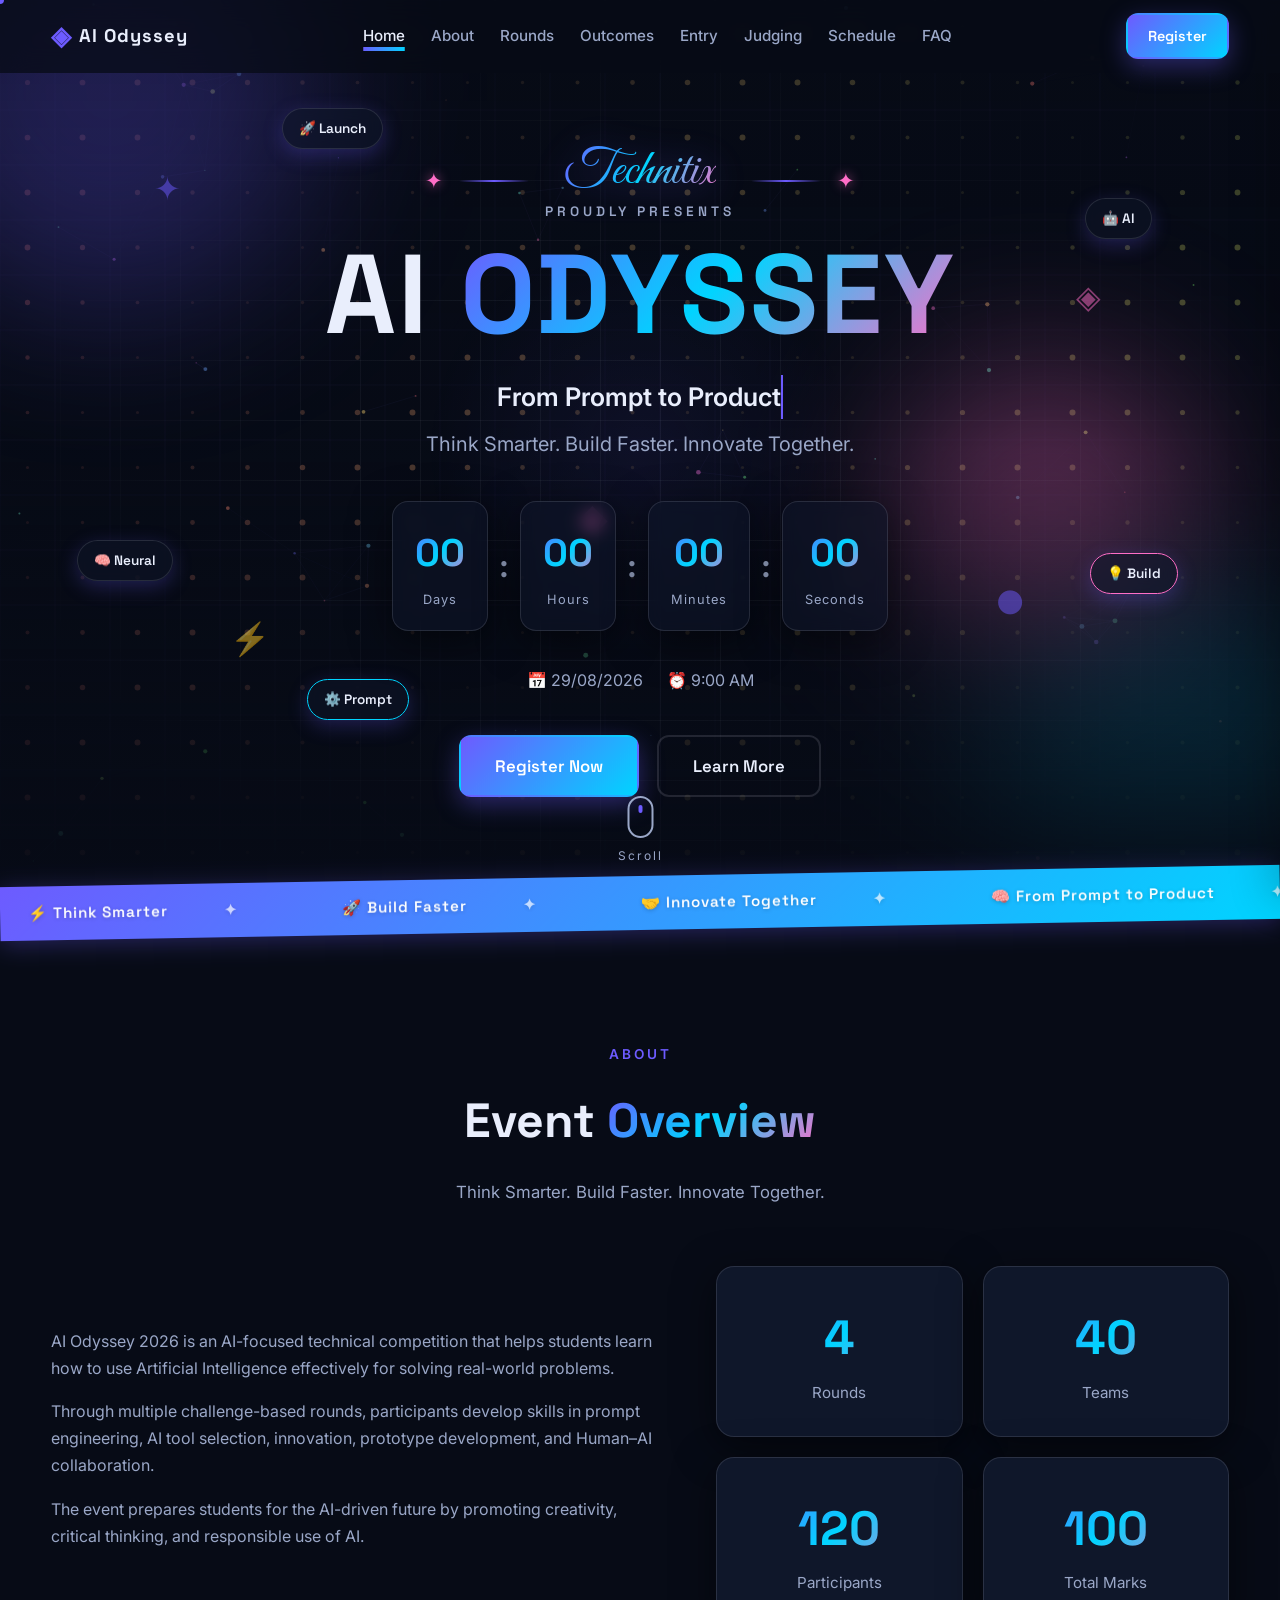
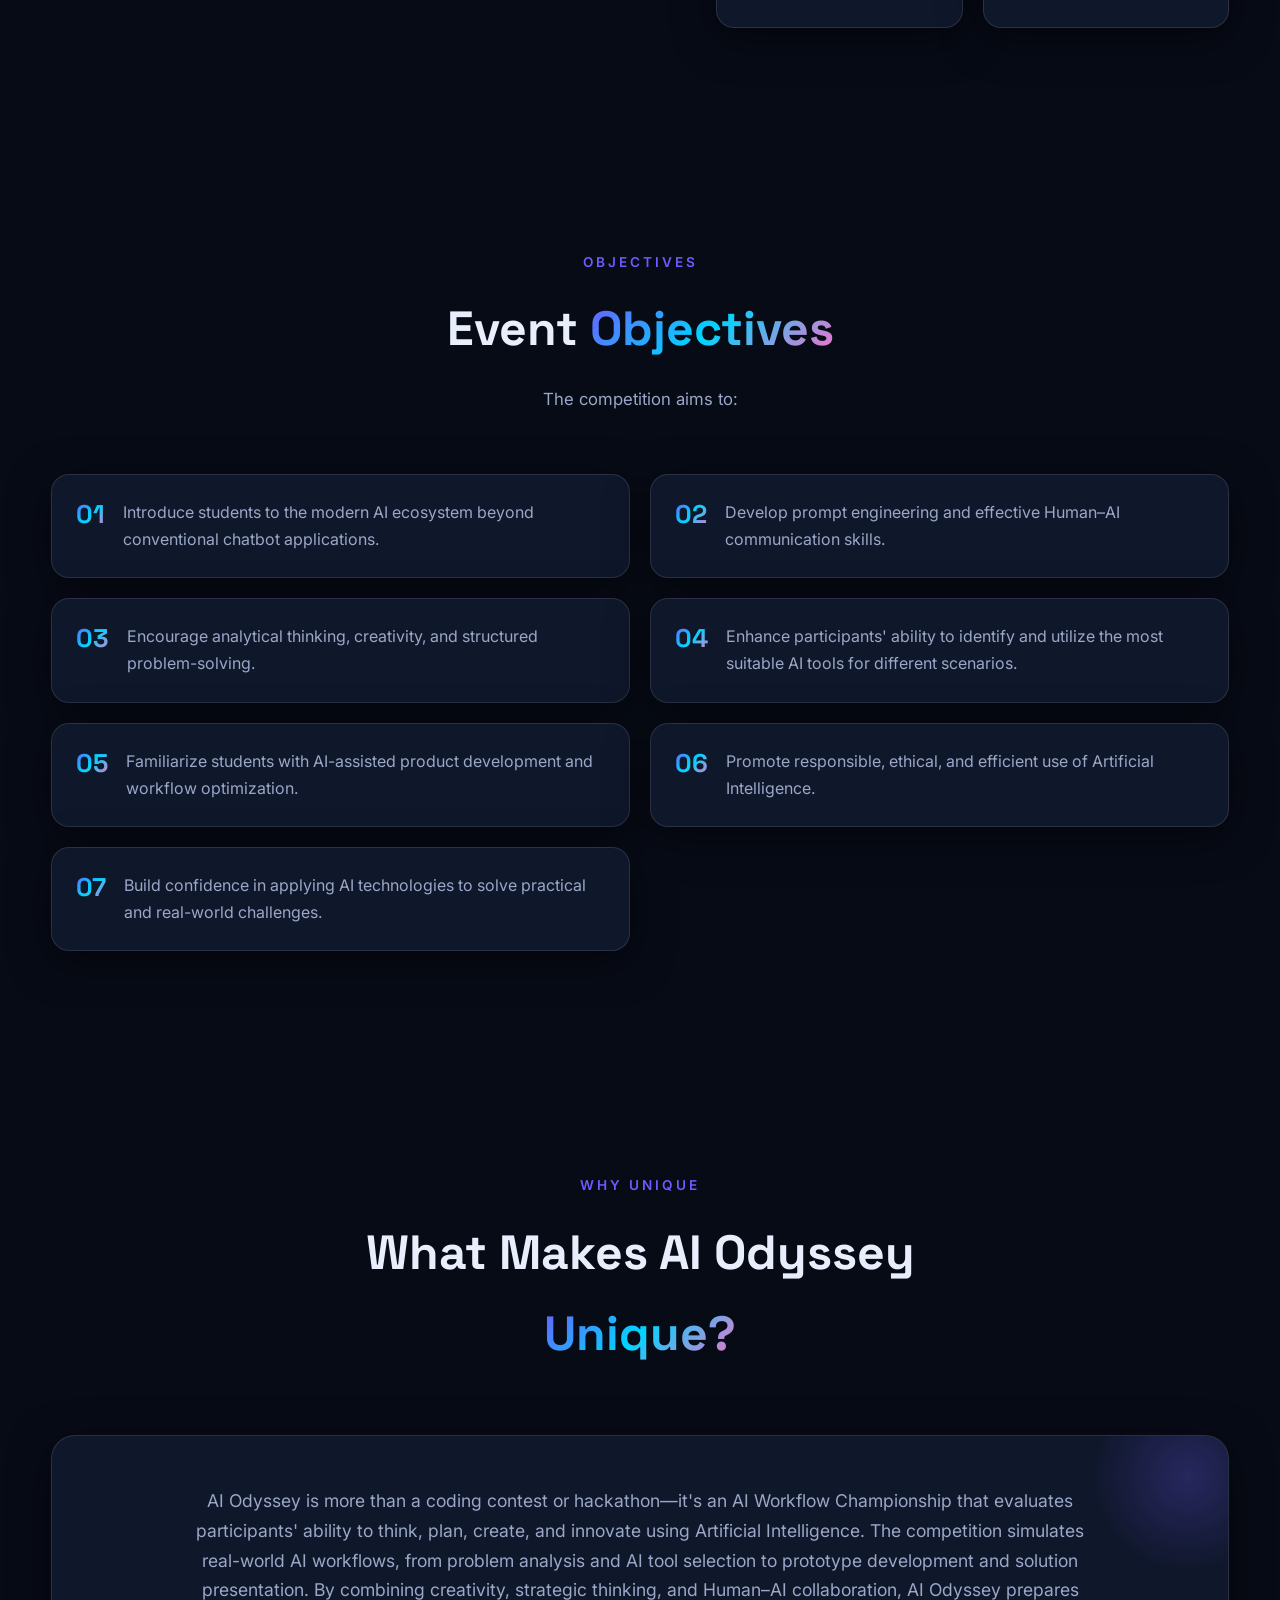
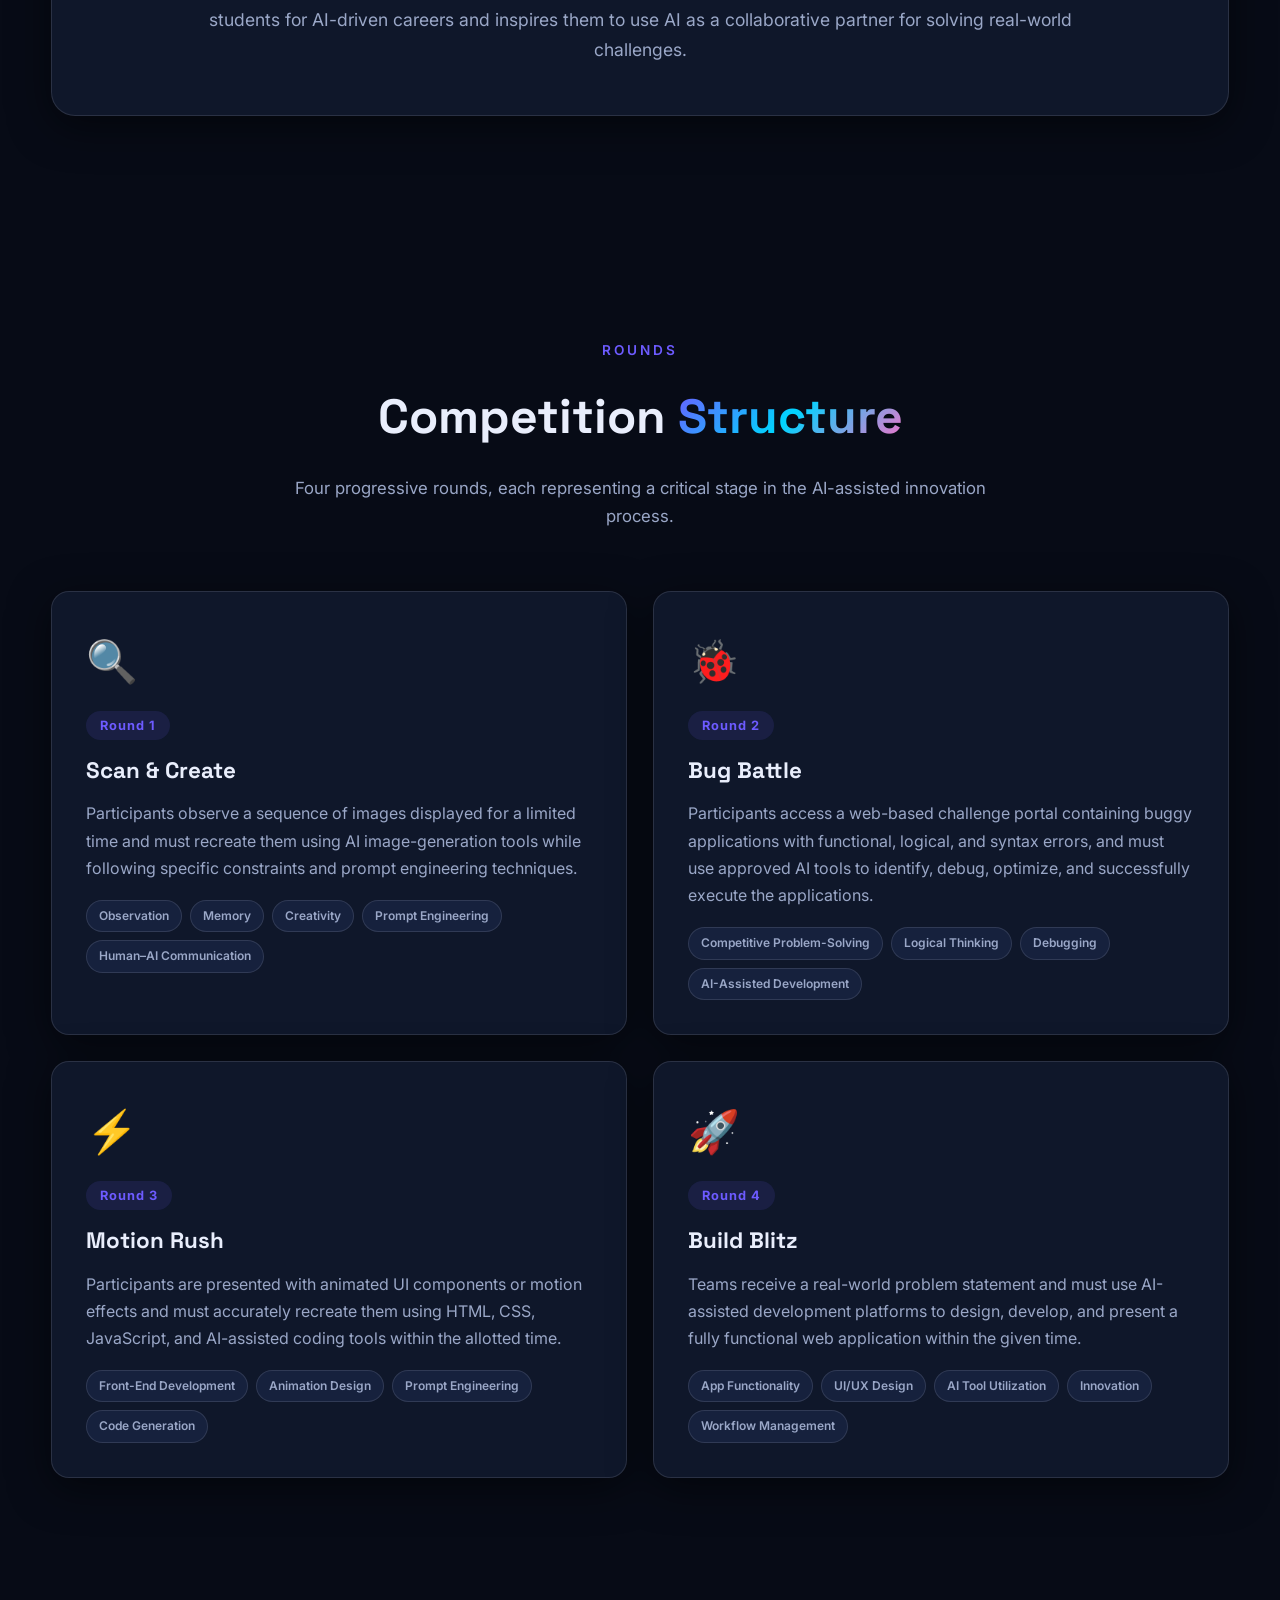
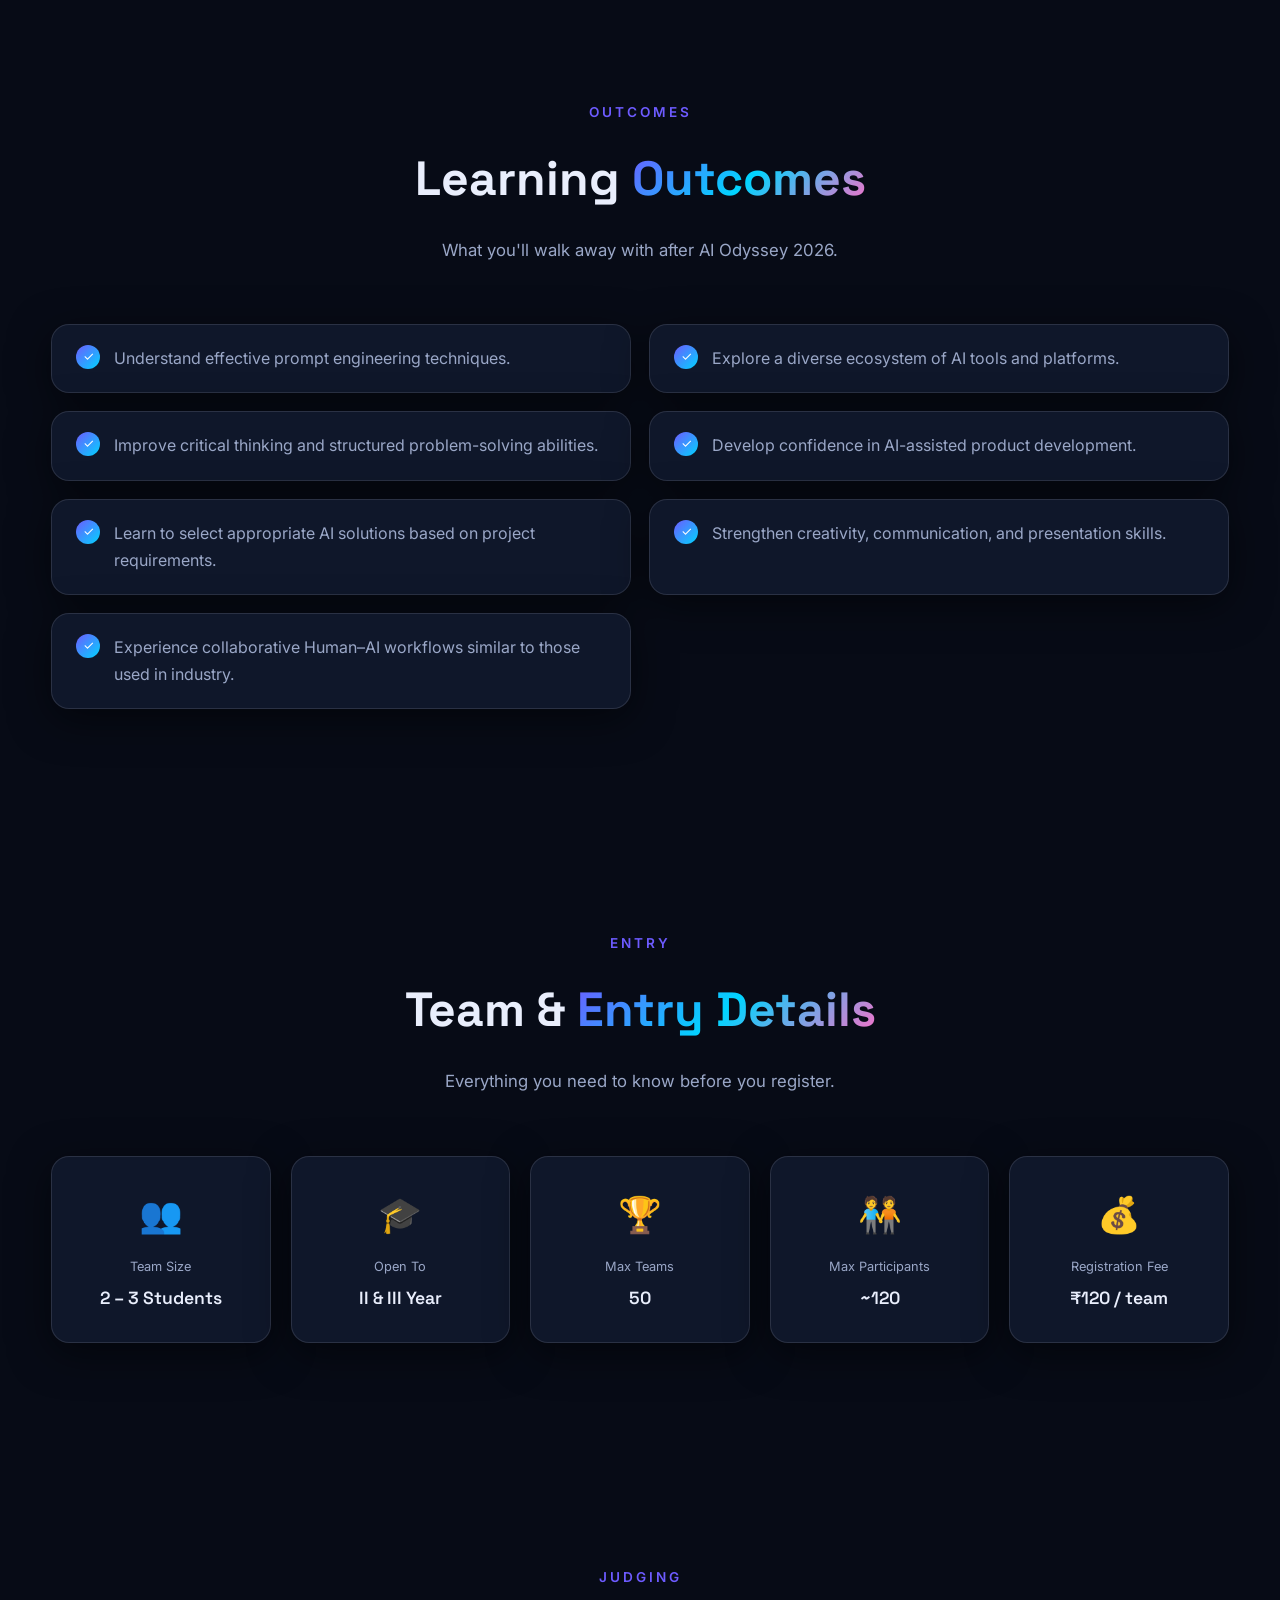
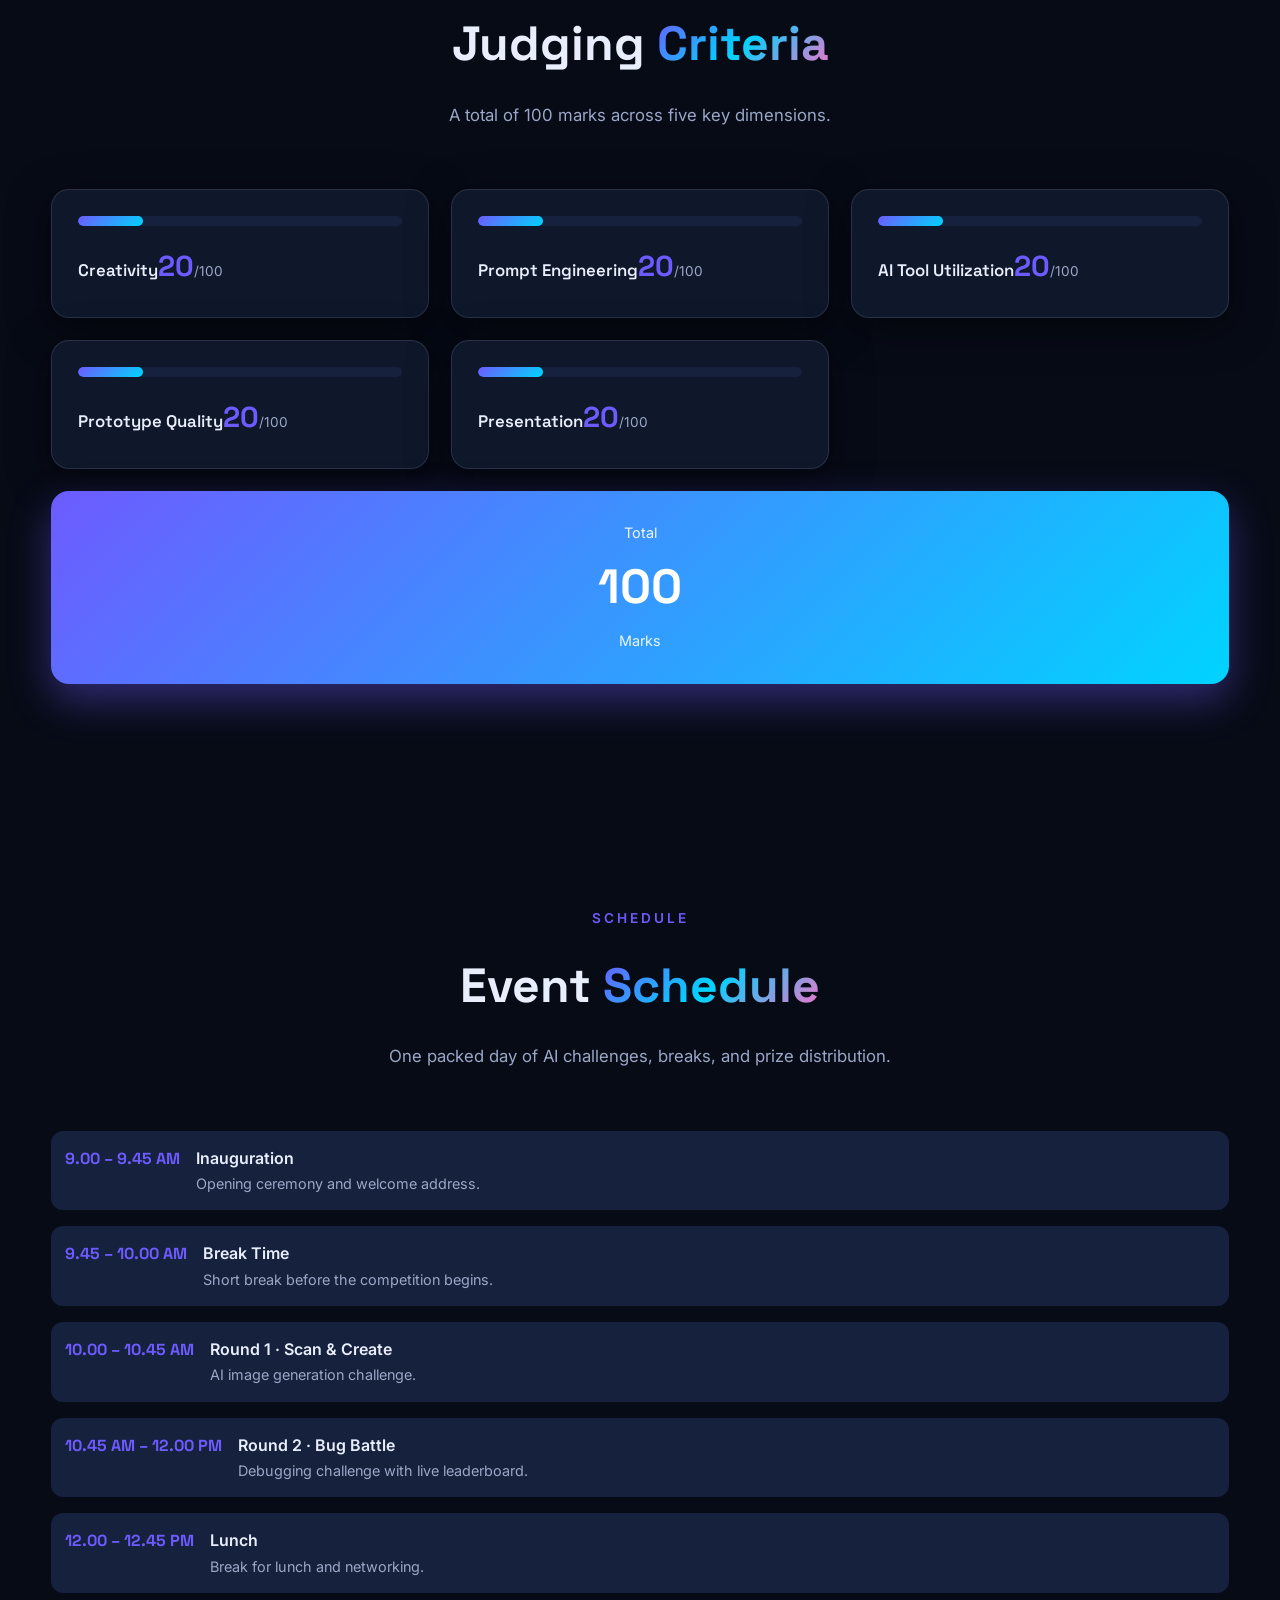
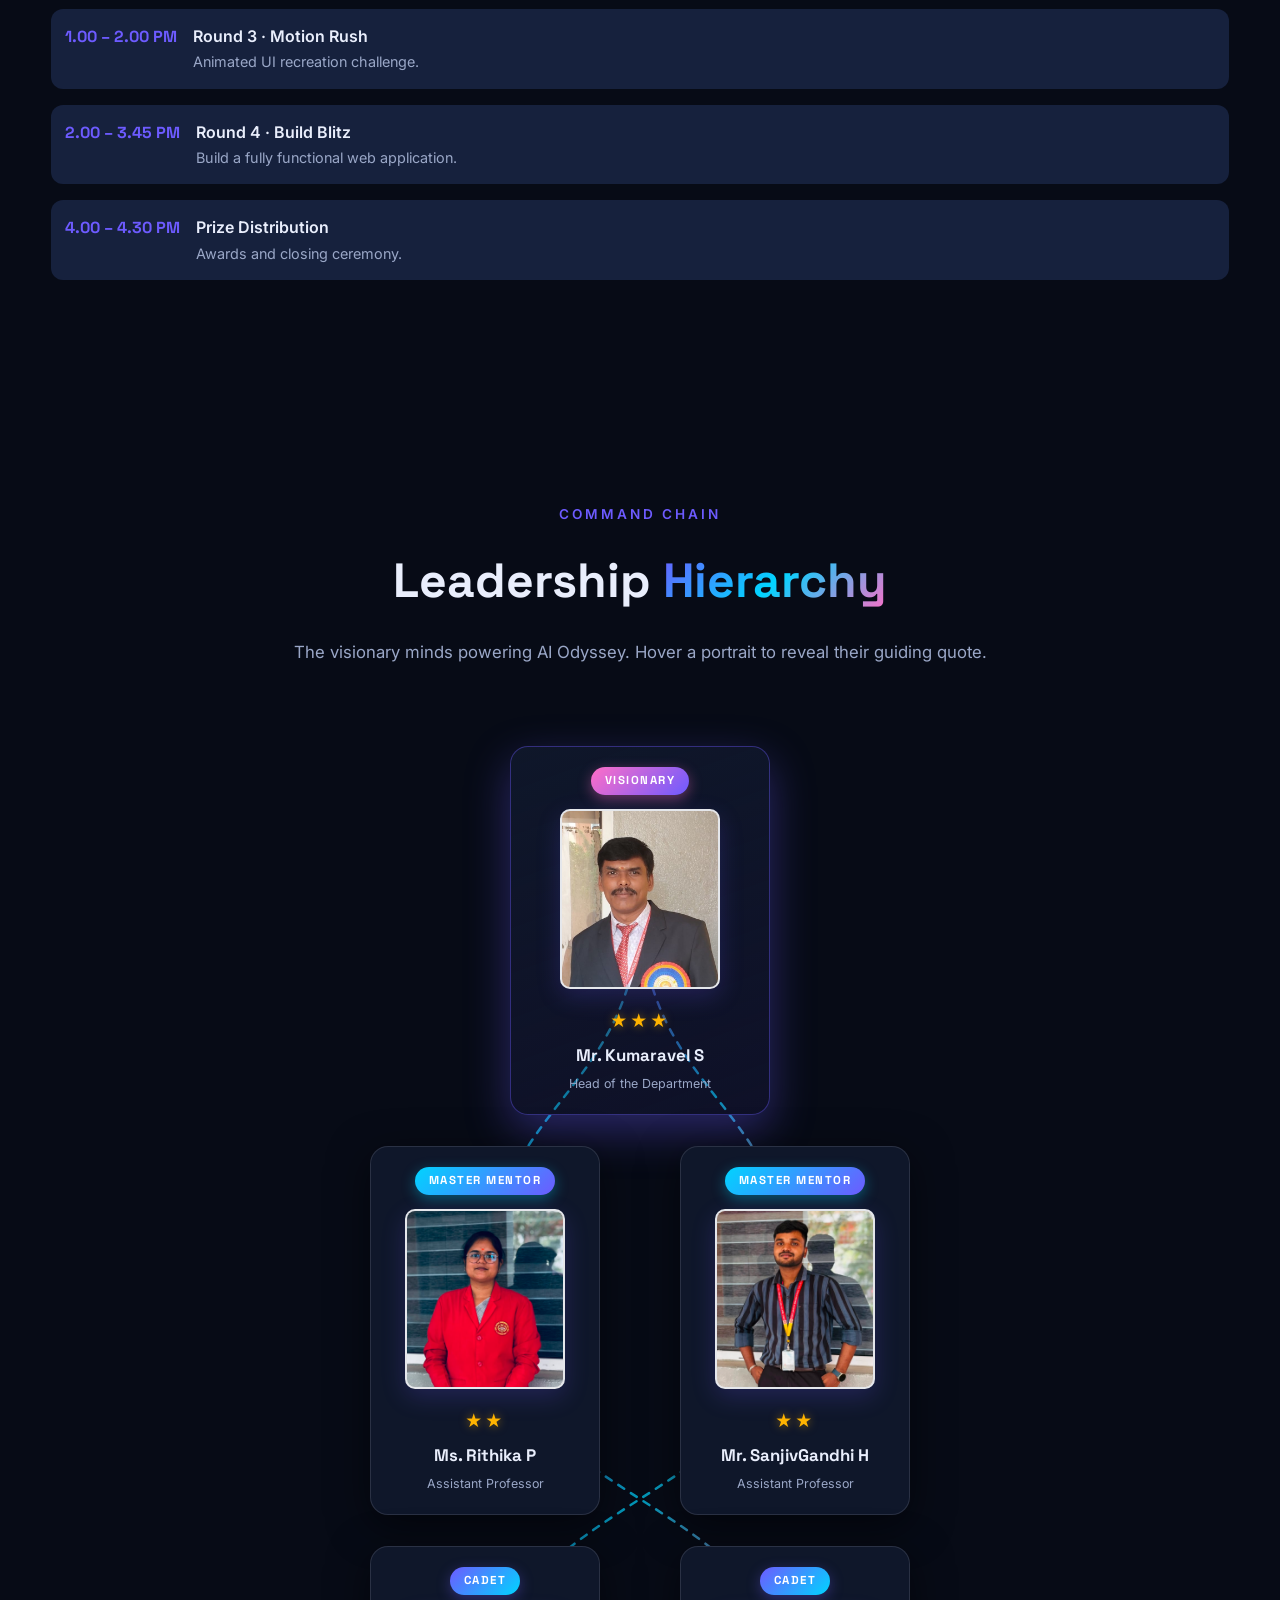
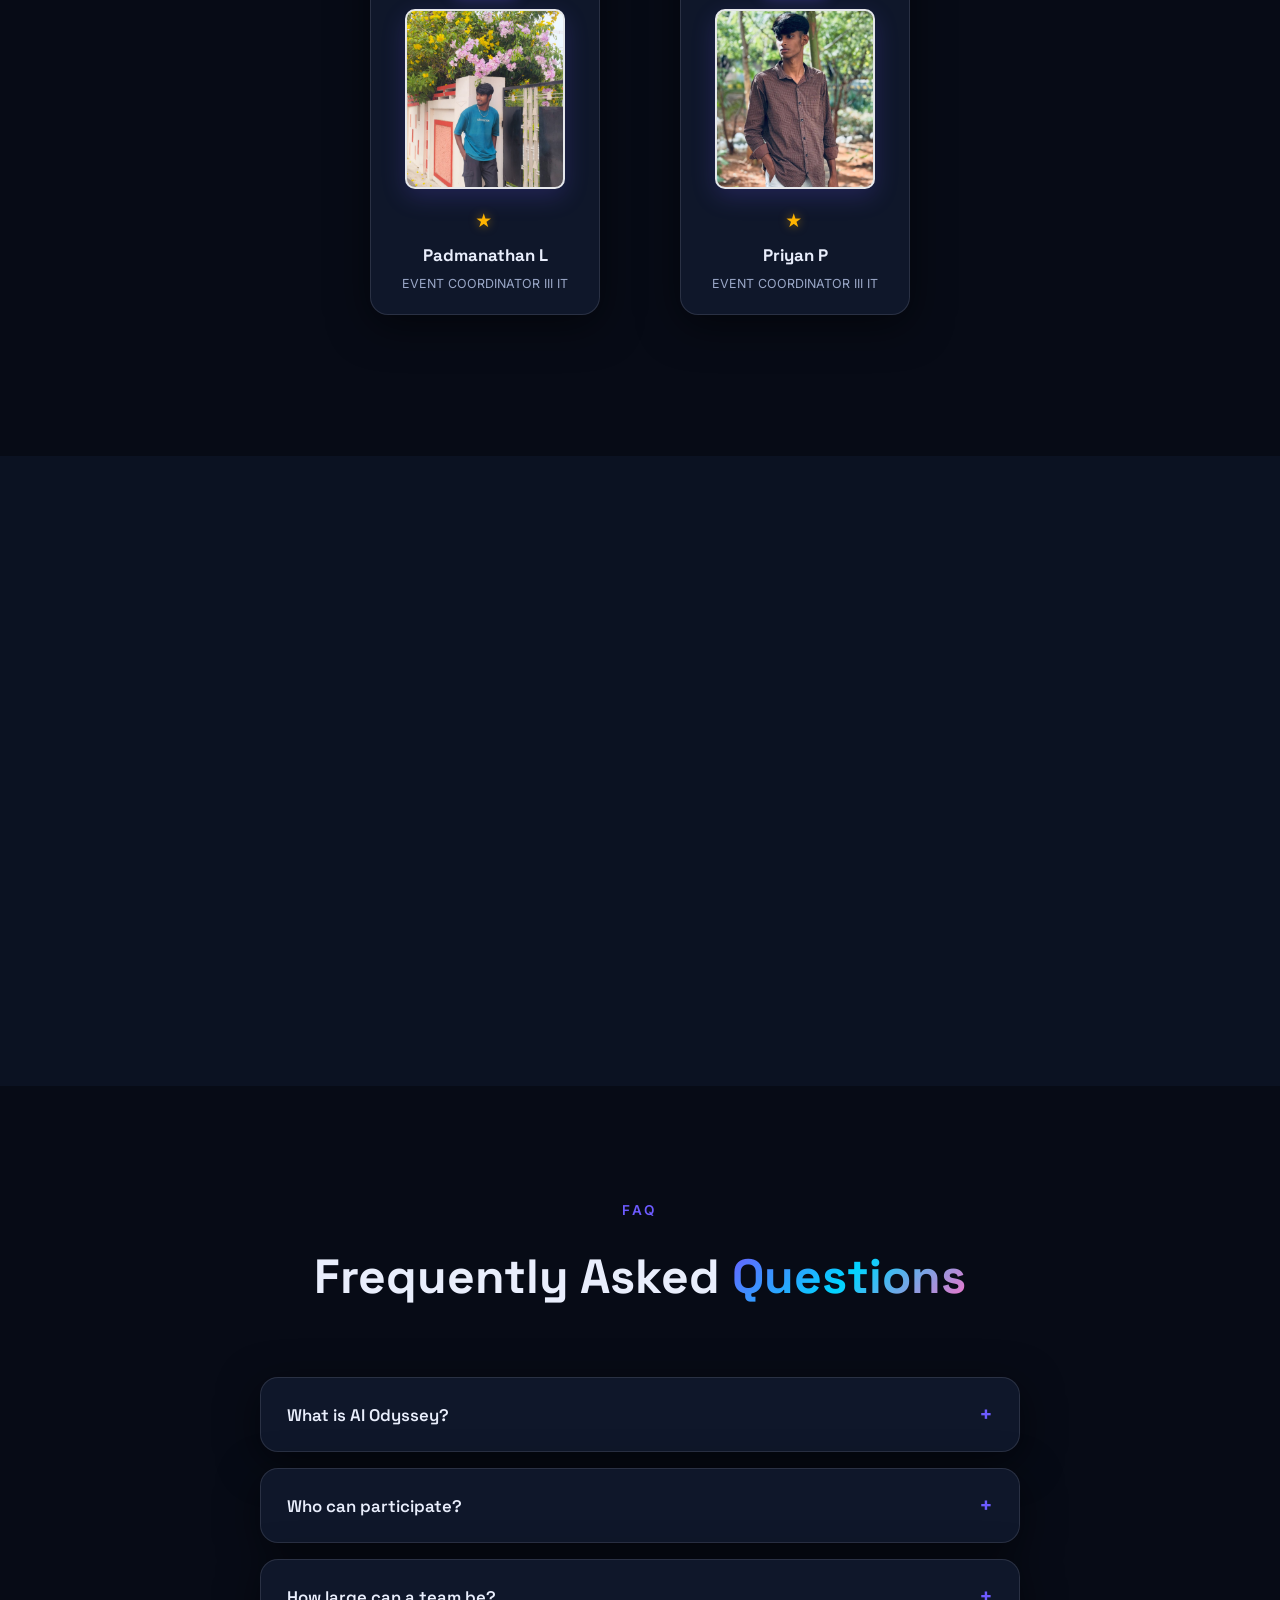
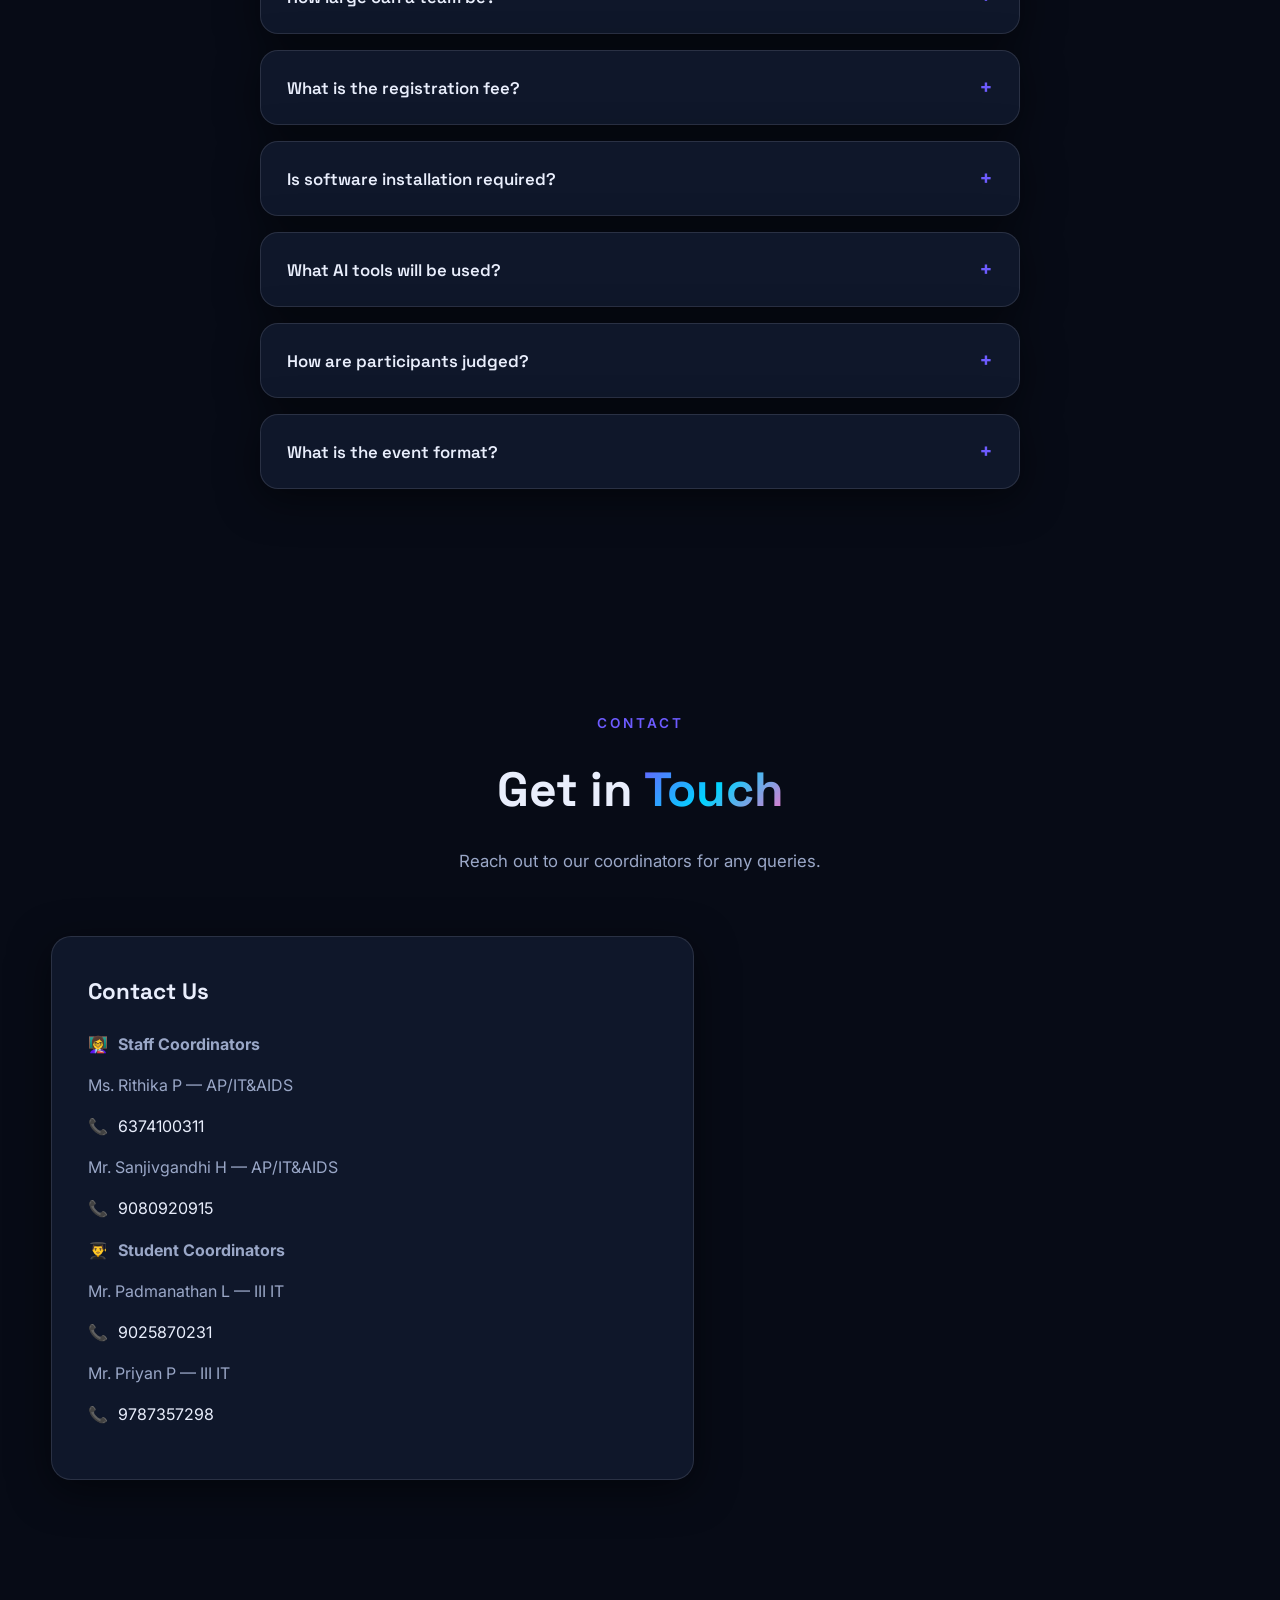
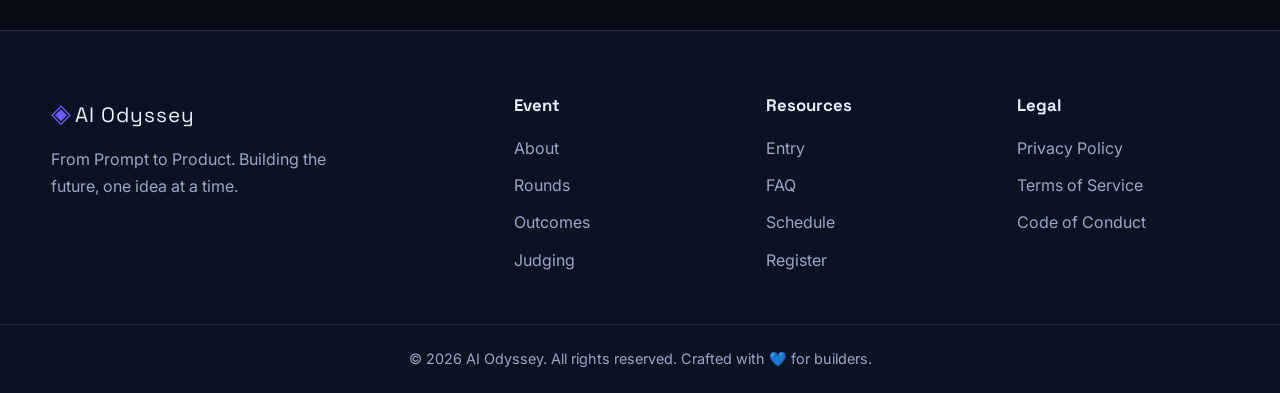
==== commit b7fcd85f: "Updated AI Odyssey project" ====
--- a/index.html
+++ b/index.html
@@ -3,9 +3,7 @@
 <head>
   <meta charset="UTF-8" />
   <meta name="viewport" content="width=device-width, initial-scale=1.0" />
-  <link rel="icon" type="image/svg+xml" href="favicon.svg" />
-  <link rel="icon" href="data:image/svg+xml,<svg xmlns='http://www.w3.org/2000/svg' viewBox='0 0 64 64'><rect width='64' height='64' rx='14' fill='%230f172a'/><text x='32' y='44' font-family='Arial,sans-serif' font-size='38' font-weight='700' fill='url(%23grad)' text-anchor='middle'>◈</text><defs><linearGradient id='grad' x1='0%' y1='0%' x2='100%' y2='100%'><stop offset='0%' stop-color='%236d5bff'/><stop offset='100%' stop-color='%2300d4ff'/></linearGradient></defs></svg>" />
-  <title>◈ AI Odyssey 2026 — From Prompt to Product</title>
+  <title>AI Odyssey 2026 — From Prompt to Product</title>
   <meta name="description" content="AI Odyssey 2026 — An AI Workflow Championship. Think Smarter. Build Faster. Innovate Together." />
   <link rel="preconnect" href="https://fonts.googleapis.com" />
   <link rel="preconnect" href="https://fonts.gstatic.com" crossorigin />
@@ -198,8 +196,8 @@
         </div>
         <div class="about-stats reveal">
           <div class="stat-card"><span class="stat-num" data-count="4">0</span><span class="stat-label">Rounds</span></div>
-          <div class="stat-card"><span class="stat-num" data-count="50">0</span><span class="stat-label">Teams</span></div>
-          <div class="stat-card"><span class="stat-num" data-count="150">0</span><span class="stat-label">Participants</span></div>
+          <div class="stat-card"><span class="stat-num" data-count="40">0</span><span class="stat-label">Teams</span></div>
+          <div class="stat-card"><span class="stat-num" data-count="120">0</span><span class="stat-label">Participants</span></div>
           <div class="stat-card"><span class="stat-num" data-count="100">0</span><span class="stat-label">Total Marks</span></div>
         </div>
       </div>
@@ -339,7 +337,7 @@
         <div class="entry-card reveal"><span class="entry-icon">👥</span><span class="entry-label">Team Size</span><span class="entry-value">2 – 3 Students</span></div>
         <div class="entry-card reveal"><span class="entry-icon">🎓</span><span class="entry-label">Open To</span><span class="entry-value">II & III Year</span></div>
         <div class="entry-card reveal"><span class="entry-icon">🏆</span><span class="entry-label">Max Teams</span><span class="entry-value">50</span></div>
-        <div class="entry-card reveal"><span class="entry-icon">🧑‍🤝‍🧑</span><span class="entry-label">Max Participants</span><span class="entry-value">150</span></div>
+        <div class="entry-card reveal"><span class="entry-icon">🧑‍🤝‍🧑</span><span class="entry-label">Max Participants</span><span class="entry-value">~120</span></div>
         <div class="entry-card reveal"><span class="entry-icon">💰</span><span class="entry-label">Registration Fee</span><span class="entry-value">₹120 / team</span></div>
       </div>
     </div>
@@ -454,7 +452,7 @@
             <div class="polaroid" data-initials="R">
               <div class="polaroid-photo photo-front">
                 <span class="photo-initials">R</span>
-                <img src="#" data-src="assets/images/rithika.jpeg" alt="Assistant Professor IT & AIDS" loading="lazy" />
+                <img src="assets/images/rithika.jpeg" data-src="assets/images/rithika.jpeg" class="loaded" alt="Assistant Professor IT & AIDS" />
               </div>
               <div class="polaroid-quote photo-back">
                 <span class="quote-mark">"</span>
@@ -474,7 +472,7 @@
             <div class="polaroid" data-initials="S">
               <div class="polaroid-photo photo-front">
                 <span class="photo-initials">S</span>
-                <img src="#" data-src="assets/images/sanjiv.jpeg" alt="Assistant Professor IT & AIDS" loading="lazy" />
+                <img src="assets/images/sanjiv.jpeg" data-src="assets/images/sanjiv.jpeg" class="loaded" alt="Assistant Professor IT & AIDS" />
               </div>
               <div class="polaroid-quote photo-back">
                 <span class="quote-mark">"</span>
@@ -484,7 +482,7 @@
             </div>
             <div class="polaroid-caption">
               <span class="rank-stars">★★</span>
-              <span class="rank-name">Mr. Sanjiv Gandhi H</span>
+              <span class="rank-name">Mr. SanjivGandhi H</span>
               <span class="rank-role">Assistant Professor</span>
             </div>
           </div>
@@ -497,7 +495,7 @@
             <div class="polaroid" data-initials="P">
               <div class="polaroid-photo photo-front">
                 <span class="photo-initials">P</span>
-                <img src="#" data-src="assets/images/padmanathan.jpeg" alt="Student Coordinator" loading="lazy" />
+                <img src="assets/images/padmanathan.jpeg" data-src="assets/images/padmanathan.jpeg" class="loaded" alt="Student Coordinator" />
               </div>
               <div class="polaroid-quote photo-back">
                 <span class="quote-mark">"</span>
@@ -517,7 +515,7 @@
             <div class="polaroid" data-initials="P">
               <div class="polaroid-photo photo-front">
                 <span class="photo-initials">P</span>
-                <img src="#" data-src="assets/images/priyan.jpeg" alt="Student Coordinator" loading="lazy" />
+                <img src="assets/images/priyan.jpeg" data-src="assets/images/priyan.jpeg" class="loaded" alt="Student Coordinator" />
               </div>
               <div class="polaroid-quote photo-back">
                 <span class="quote-mark">"</span>
@@ -563,7 +561,7 @@
         </div>
         <div class="faq-item">
           <button class="faq-question"><span>Who can participate?</span><span class="faq-icon">+</span></button>
-          <div class="faq-answer"><p>B.E / B.Tech students from the CSE domain are eligible. Students from other interested departments can also participate (optional).</p></div>
+          <div class="faq-answer"><p>B.E / B.Tech students.</p></div>
         </div>
         <div class="faq-item">
           <button class="faq-question"><span>How large can a team be?</span><span class="faq-icon">+</span></button>
--- a/css/style.css
+++ b/css/style.css
@@ -1268,6 +1268,11 @@
 .polaroid-photo img.loaded { opacity: 1; }
 .polaroid-photo img.loaded ~ .photo-initials { display: none; }
 
+/* Force leadership images visible */
+.rank-hierarchy .polaroid-photo img {
+  opacity: 1 !important;
+}
+
 /* Quote typography */
 .quote-mark {
   font-family: 'Great Vibes', cursive;
@@ -1320,7 +1325,6 @@
   .rank-hierarchy {
     --rh-scale: 0.33;
     zoom: var(--rh-scale);
-    transform: scale(var(--rh-scale));
     transform-origin: top center;
   }
   .rank-lines { display: block; }
